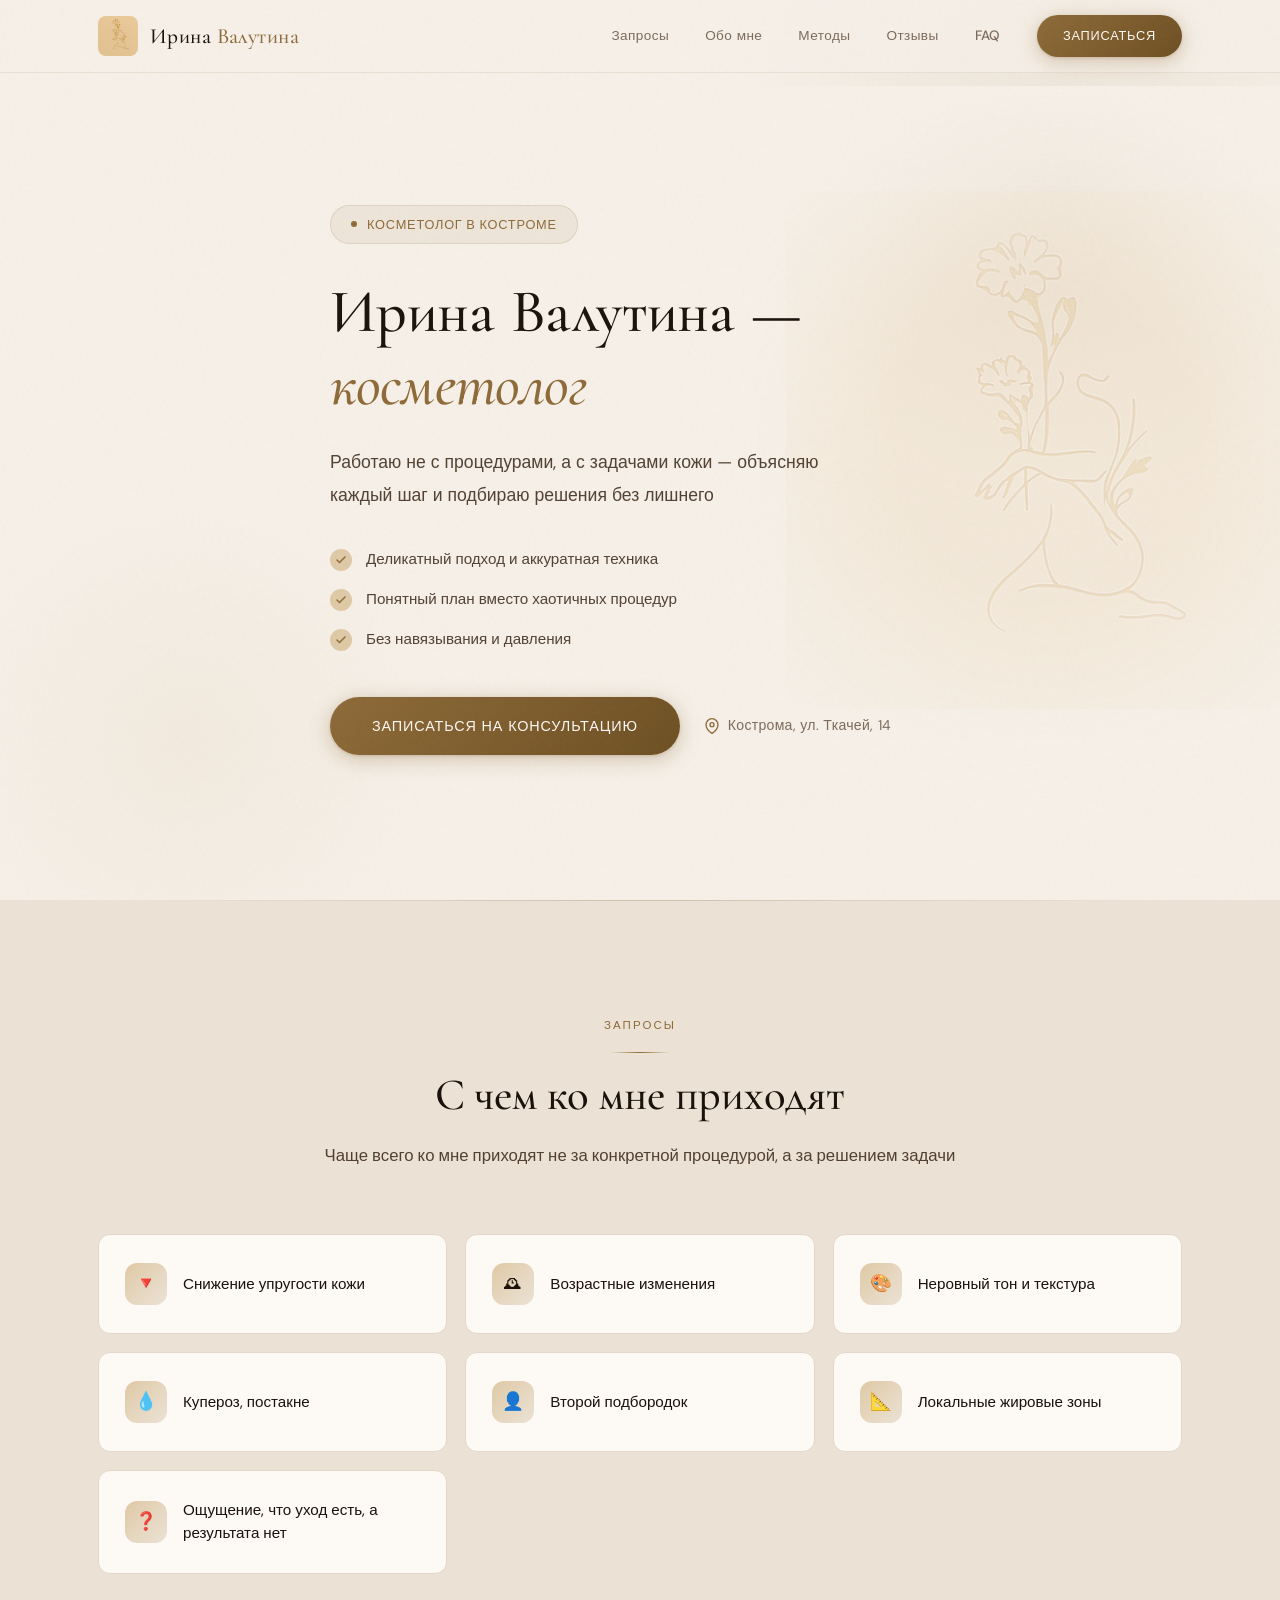
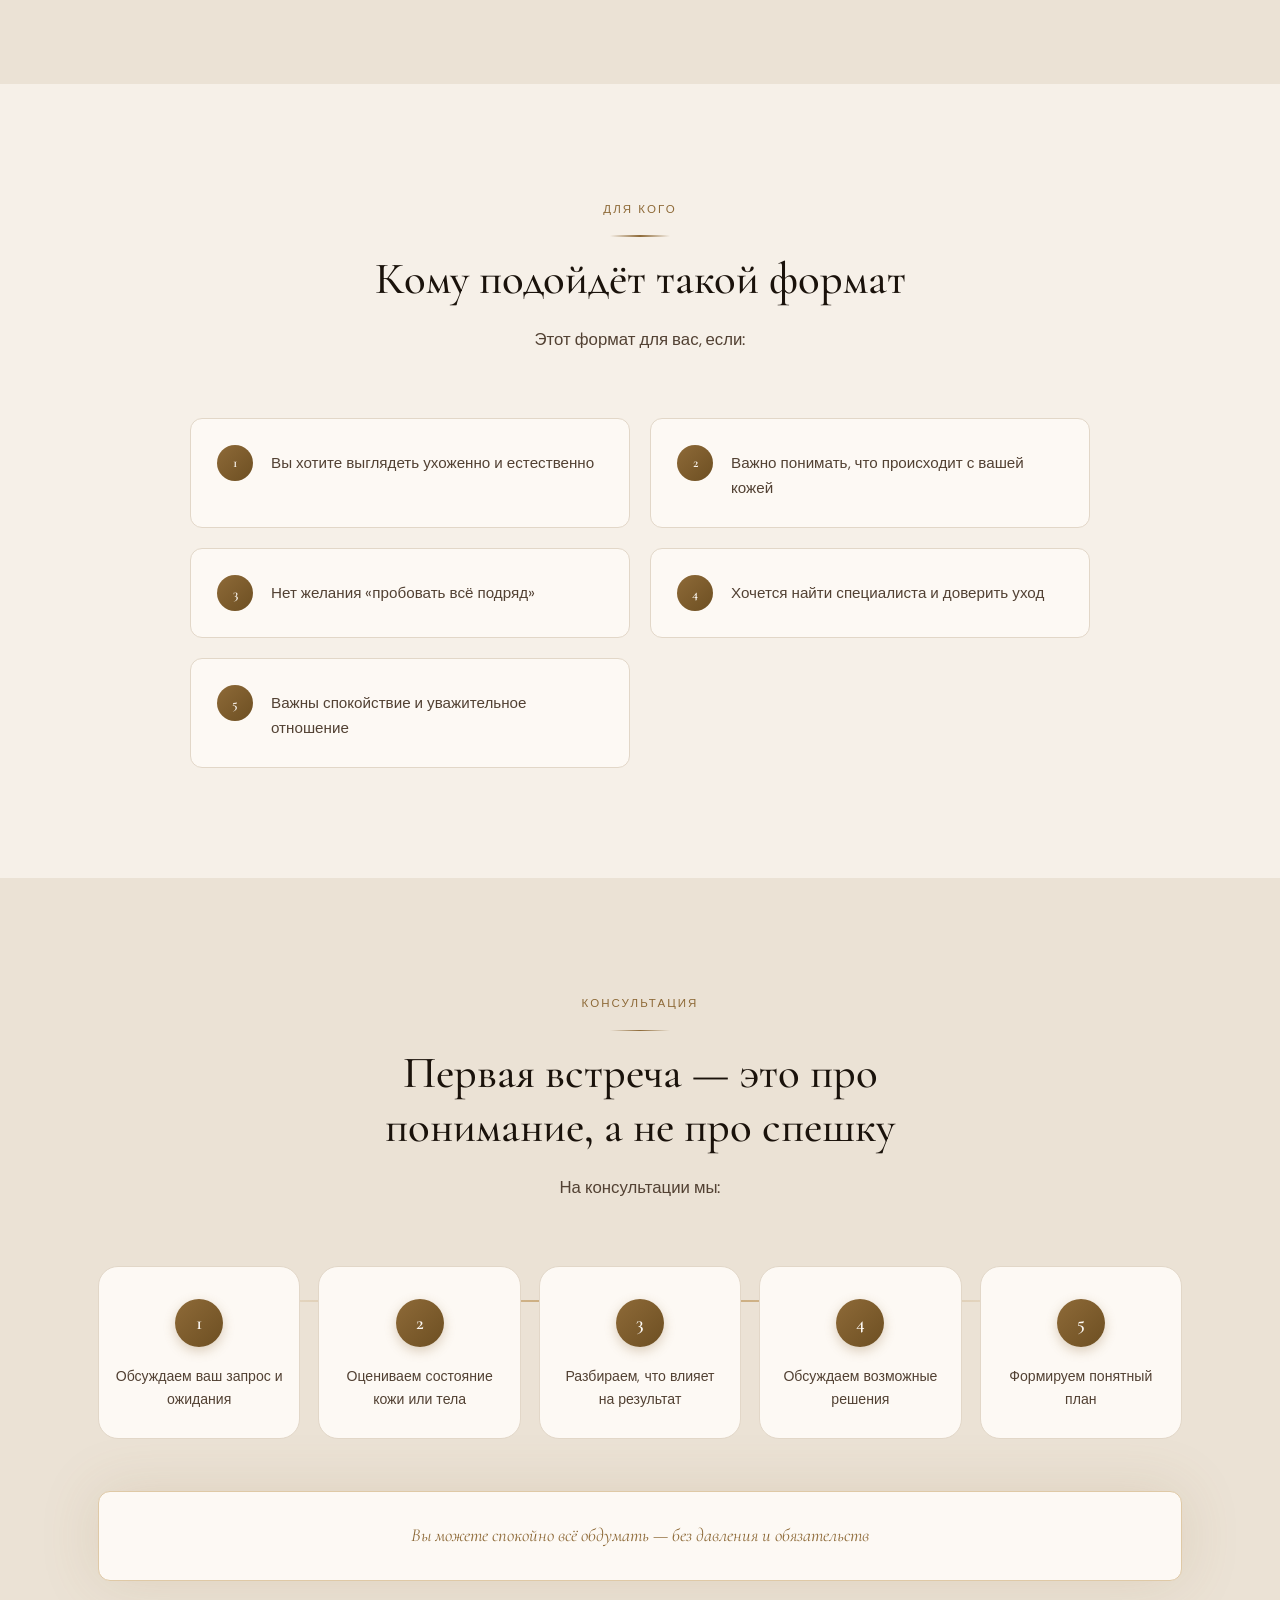
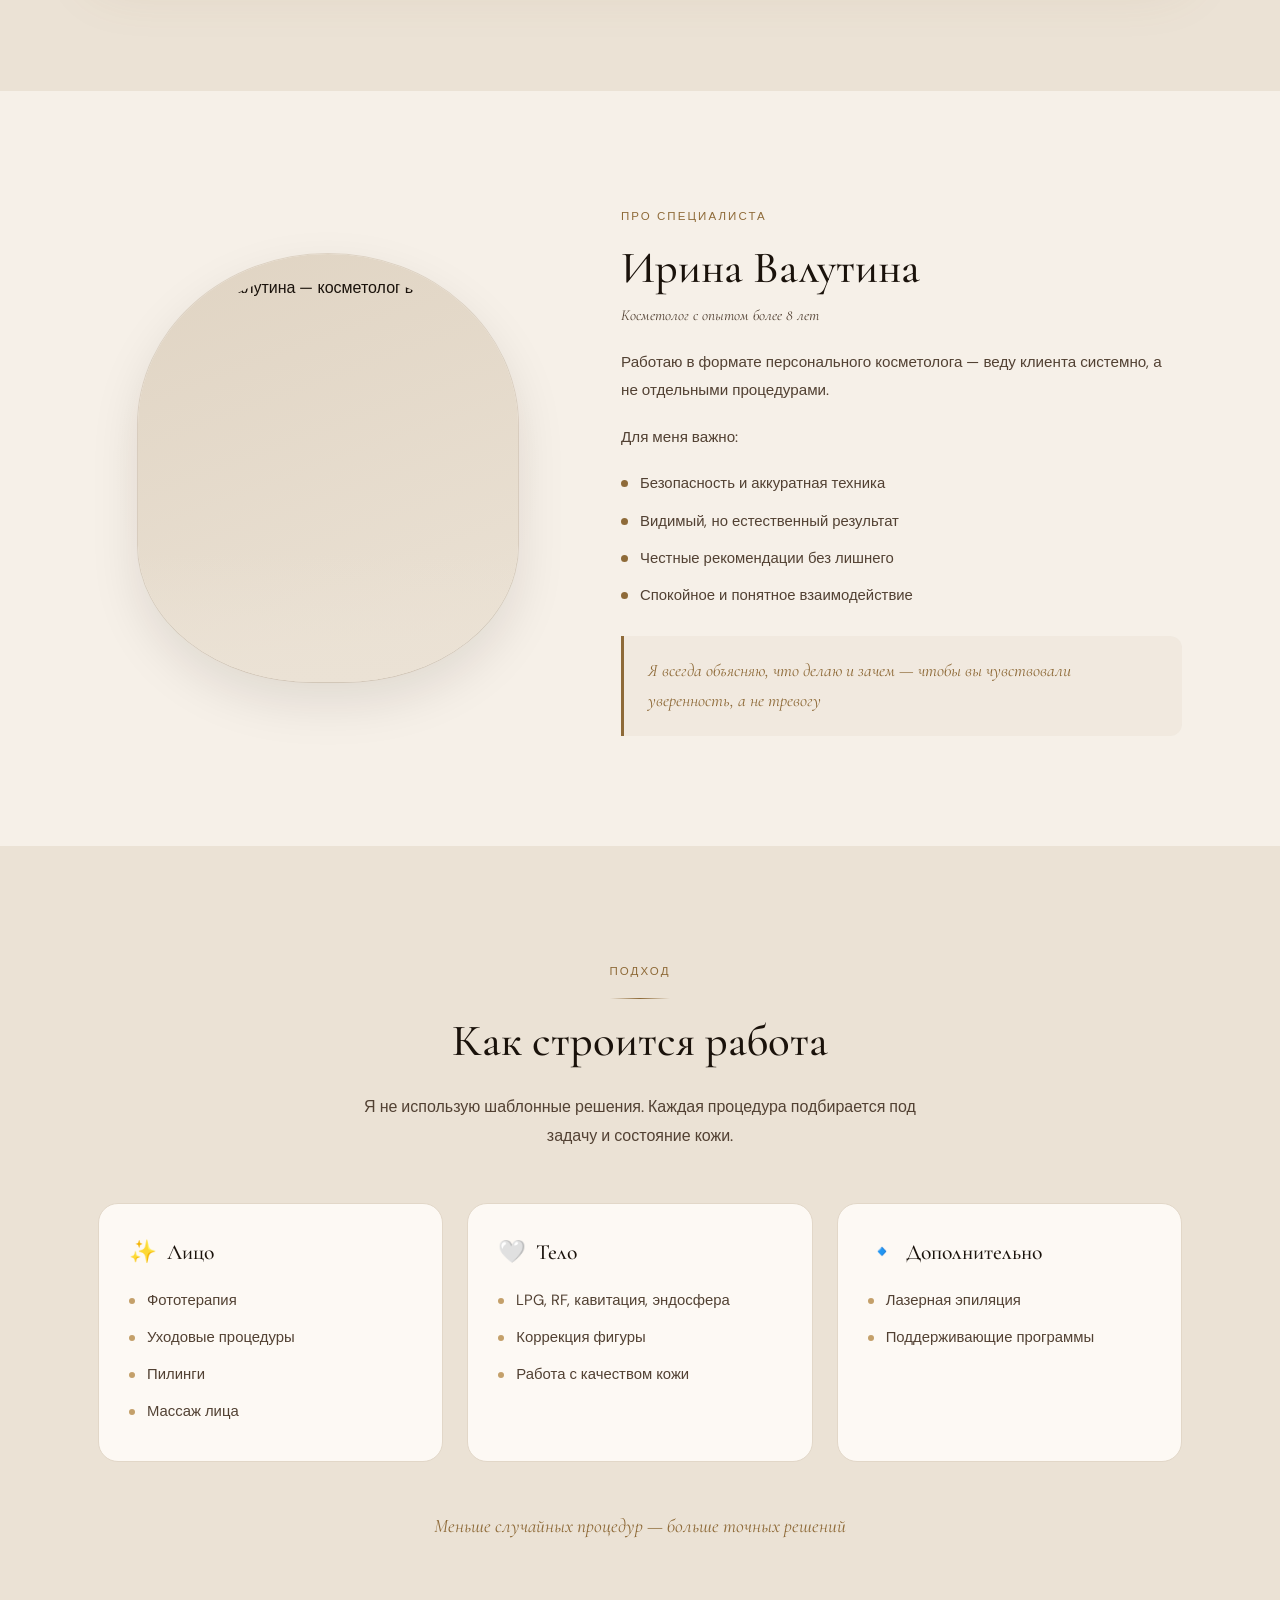
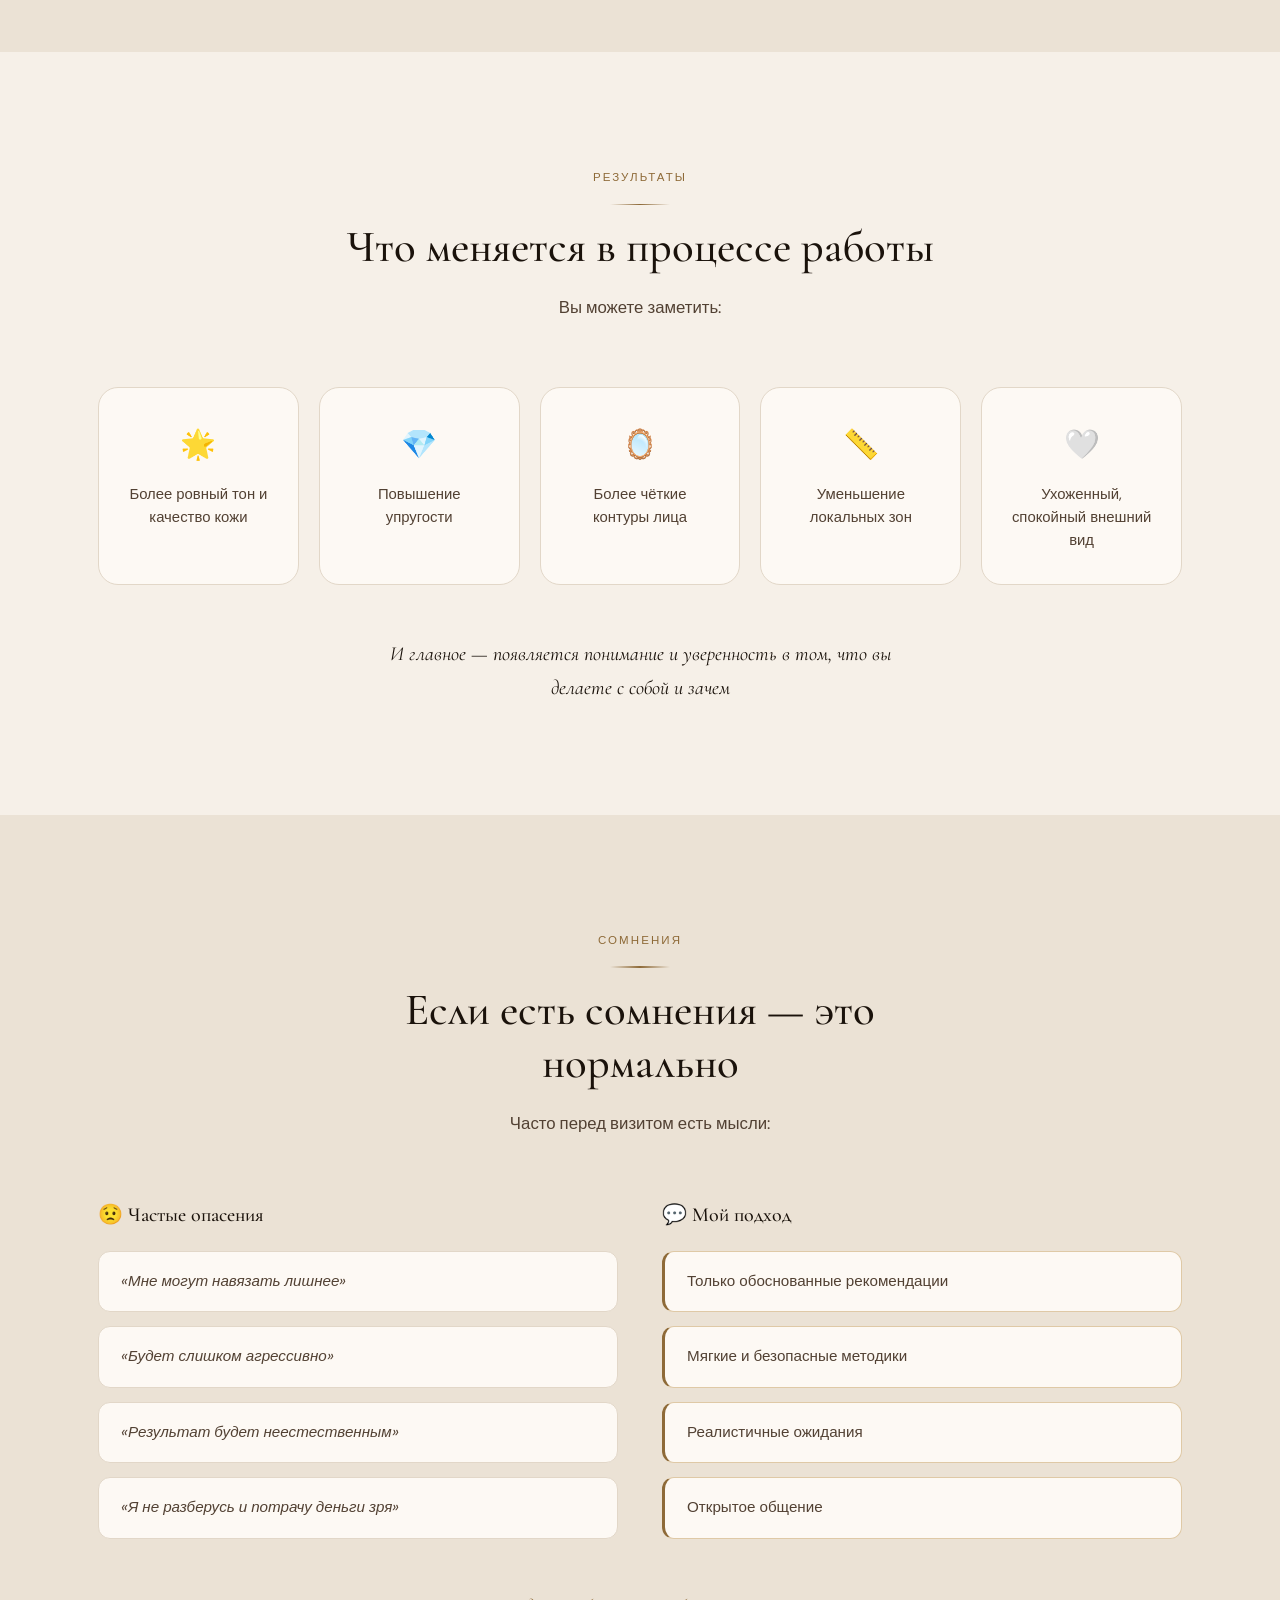
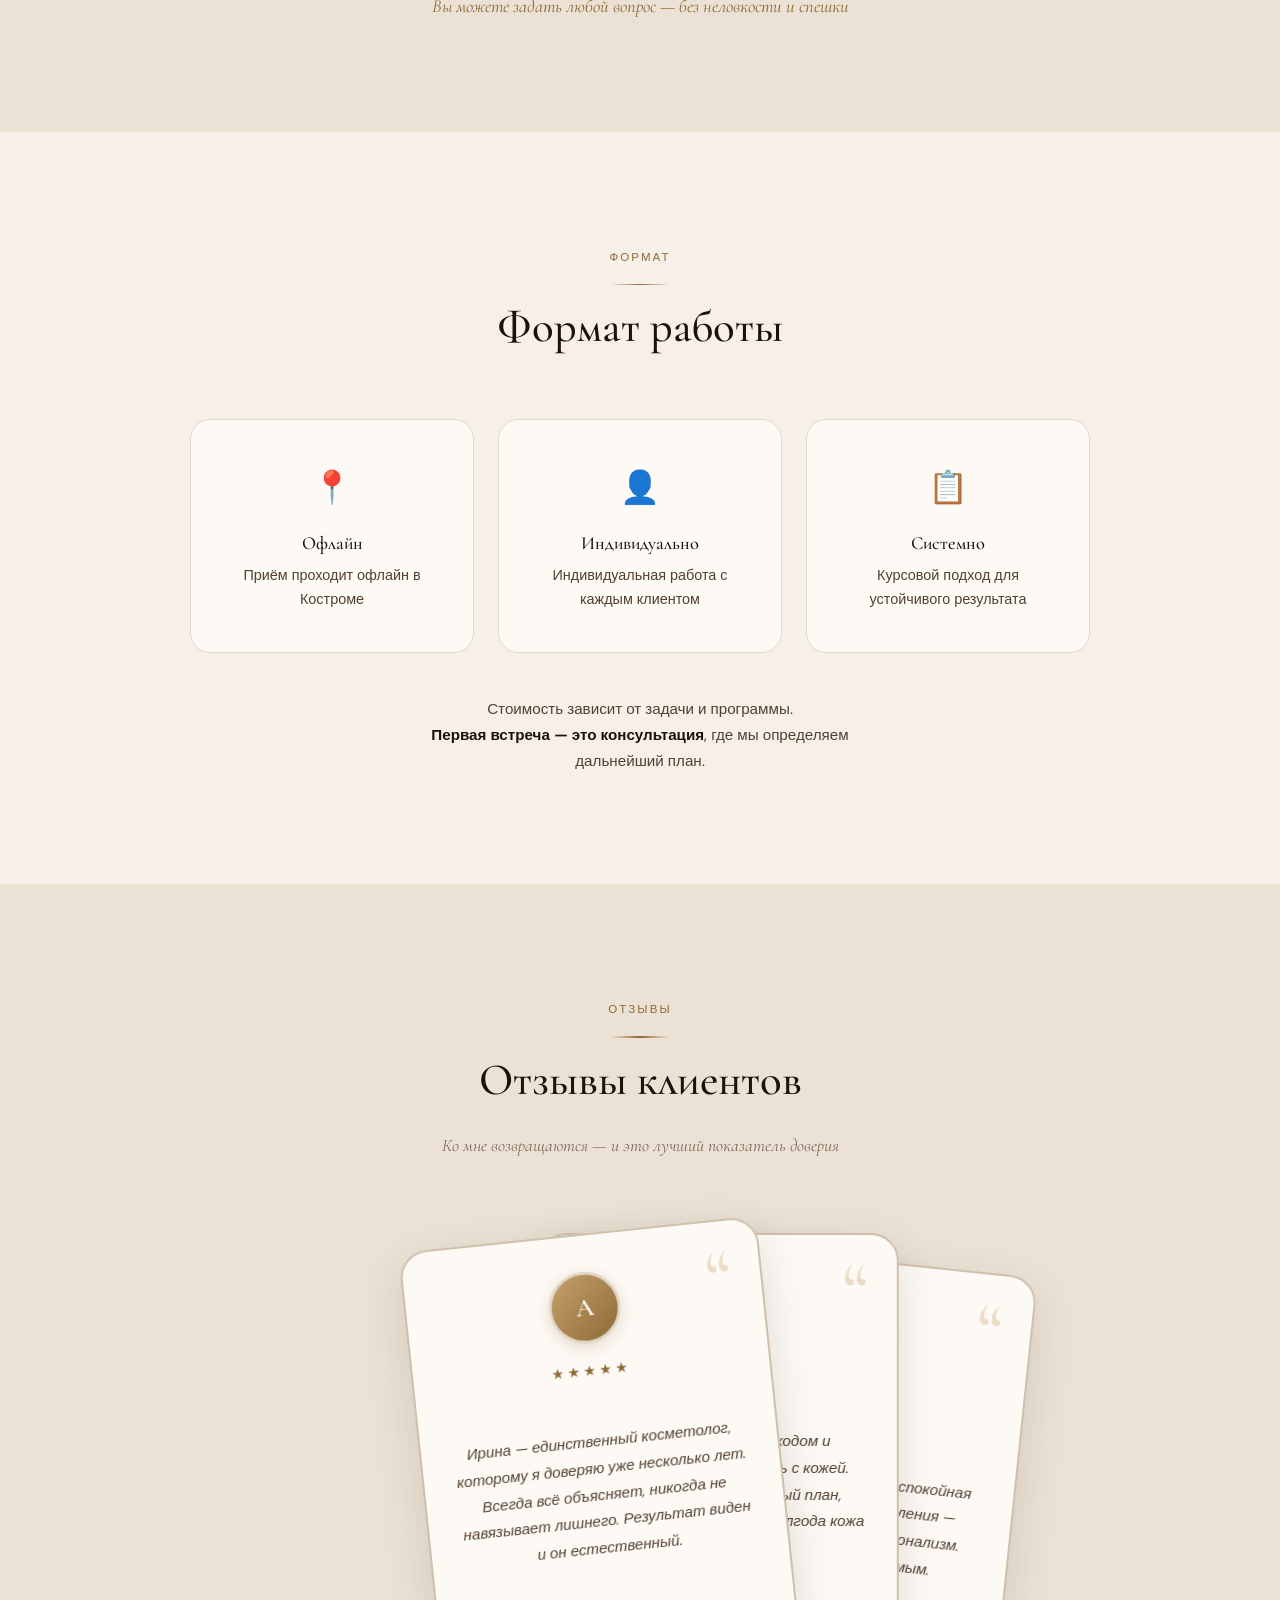
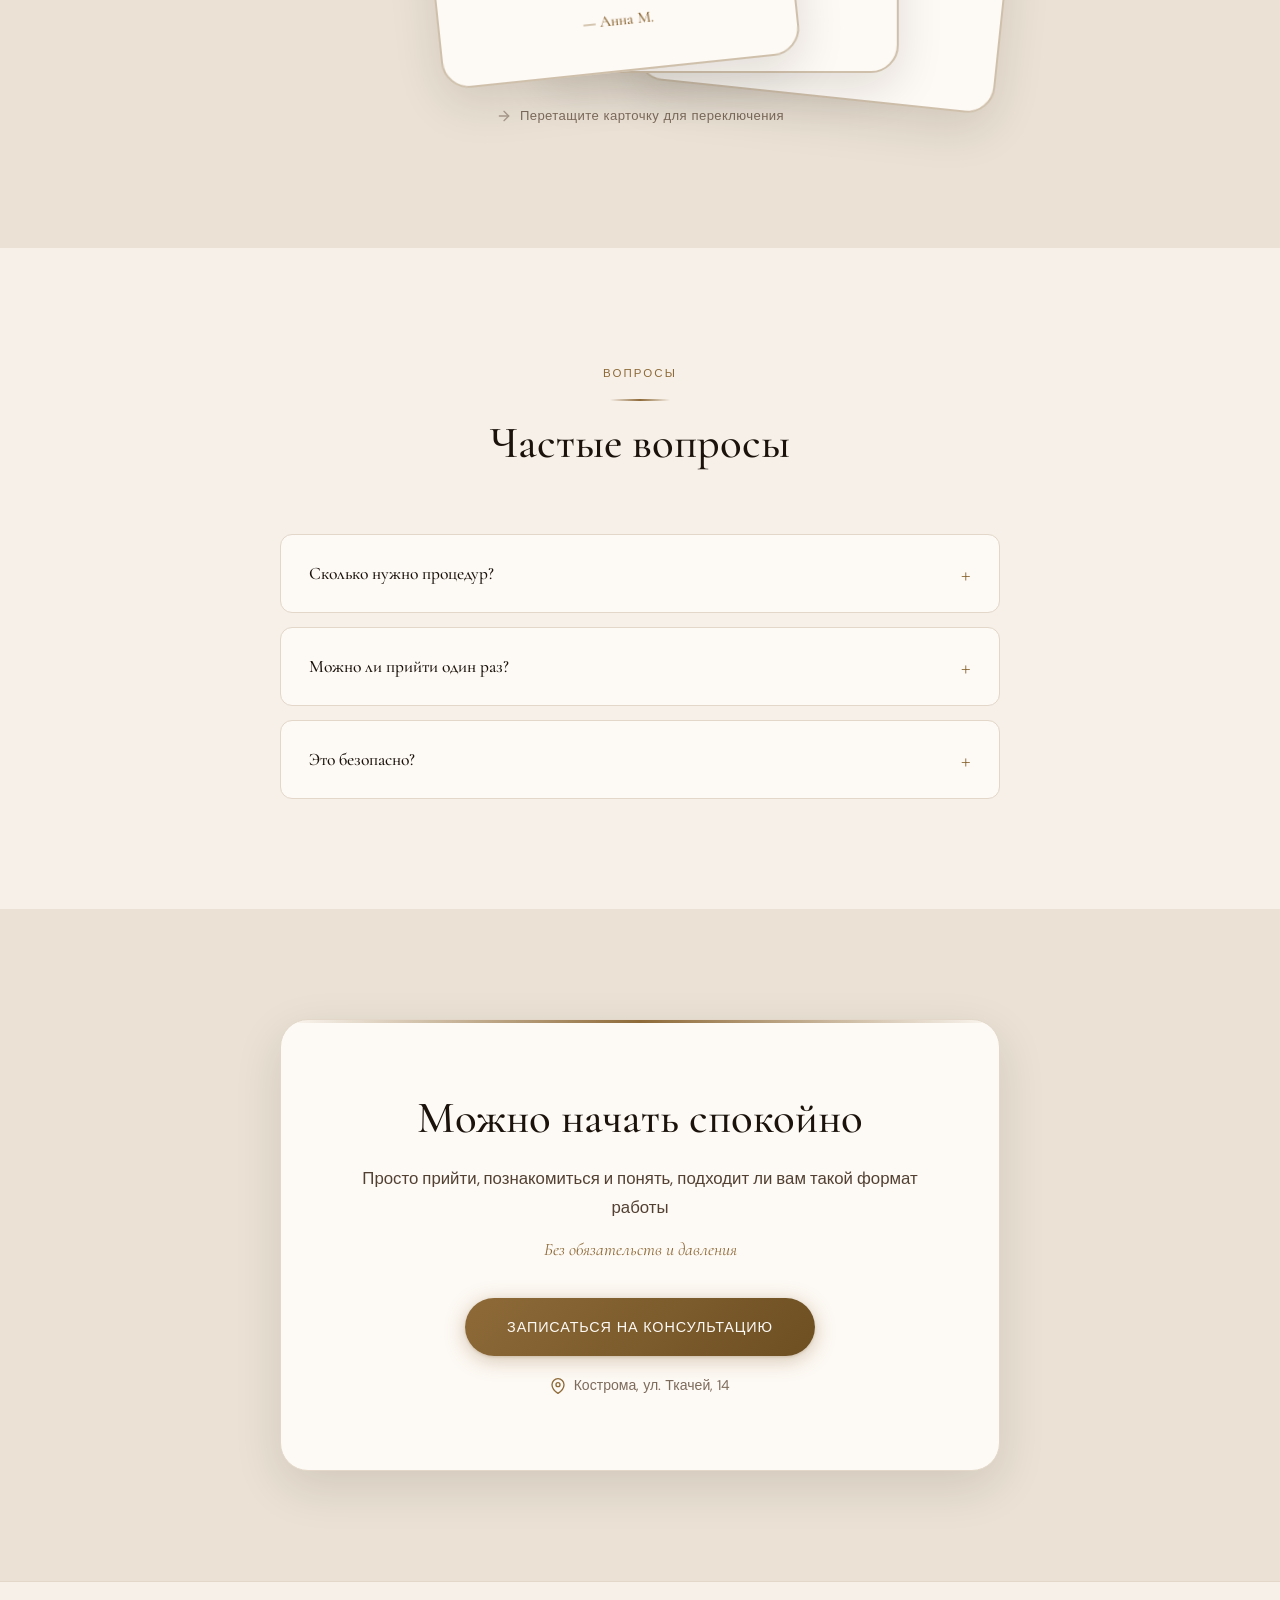
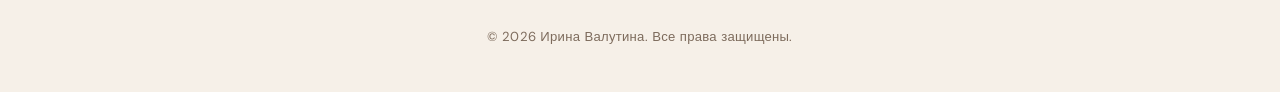
==== index.html @ 719c7b72 "new загрузка последней версии" ====
<!DOCTYPE html>
<html lang="ru">
<head>
  <meta charset="UTF-8">
  <meta name="viewport" content="width=device-width, initial-scale=1.0">
  <title>Ирина Валутина — косметолог в Костроме</title>
  <meta name="description" content="Персональный уход за кожей и телом в Костроме. Косметолог Ирина Валутина — деликатный подход, понятный план, видимый результат.">
  <link rel="preconnect" href="https://fonts.googleapis.com">
  <link rel="preconnect" href="https://fonts.gstatic.com" crossorigin>
  <link href="https://fonts.googleapis.com/css2?family=Cormorant+Garamond:ital,wght@0,400;0,500;0,600;1,400;1,500&family=DM+Sans:wght@400;500;600&display=swap" rel="stylesheet">
  <link rel="stylesheet" href="style.css">
</head>
<body>

  <!-- Header -->
  <header class="header" id="header">
    <div class="container header-inner">
      <a href="#" class="logo">
        <img src="для постов.png" alt="Логотип" class="logo-img">
        <span class="logo-text">Ирина <span>Валутина</span></span>
      </a>
      <nav id="mainNav">
        <a href="#requests">Запросы</a>
        <a href="#about">Обо мне</a>
        <a href="#methods">Методы</a>
        <a href="#reviews">Отзывы</a>
        <a href="#faq">FAQ</a>
        <a href="#cta" class="btn btn-primary nav-btn">Записаться</a>
      </nav>
      <button class="burger" aria-label="Меню" id="burger">
        <span></span><span></span><span></span>
      </button>
    </div>
  </header>

  <!-- Hero -->
  <section class="hero">
    <div class="container">
      <div class="hero-illustration">
        <img src="для постов.png" alt="" class="hero-logo-img" aria-hidden="true">
      </div>
      <div class="hero-content">
        <div class="hero-badge">Косметолог в Костроме</div>
        <h1><span class="blur-word" style="--i:0">Ирина</span><span class="blur-word" style="--i:1">Валутина</span><span class="blur-word" style="--i:2">—</span><span class="blur-word" style="--i:3"><em>косметолог</em></span></h1>
        <p class="hero-subtitle">Работаю не с процедурами, а с задачами кожи — объясняю каждый шаг и подбираю решения без лишнего</p>
        <ul class="hero-features">
          <li>Деликатный подход и аккуратная техника</li>
          <li>Понятный план вместо хаотичных процедур</li>
          <li>Без навязывания и давления</li>
        </ul>
        <div class="hero-actions">
          <a href="#cta" class="btn btn-primary">Записаться на консультацию</a>
          <div class="hero-location">
            <svg xmlns="http://www.w3.org/2000/svg" viewBox="0 0 24 24" fill="none" stroke="currentColor" stroke-width="2" stroke-linecap="round" stroke-linejoin="round"><path d="M21 10c0 7-9 13-9 13s-9-6-9-13a9 9 0 0 1 18 0z"/><circle cx="12" cy="10" r="3"/></svg>
            Кострома, ул. Ткачей, 14
          </div>
        </div>
      </div>
    </div>
  </section>

  <!-- Requests -->
  <section class="requests" id="requests">
    <div class="container">
      <div class="section-header reveal">
        <span class="section-label">Запросы</span>
        <div class="section-divider"></div>
        <h2>С чем ко мне приходят</h2>
        <p>Чаще всего ко мне приходят не за конкретной процедурой, а за решением задачи</p>
      </div>
      <div class="requests-grid">
        <div class="request-card reveal stagger-1">
          <div class="request-icon">🔻</div>
          <p>Снижение упругости кожи</p>
        </div>
        <div class="request-card reveal stagger-2">
          <div class="request-icon">🕰</div>
          <p>Возрастные изменения</p>
        </div>
        <div class="request-card reveal stagger-3">
          <div class="request-icon">🎨</div>
          <p>Неровный тон и текстура</p>
        </div>
        <div class="request-card reveal stagger-4">
          <div class="request-icon">💧</div>
          <p>Купероз, постакне</p>
        </div>
        <div class="request-card reveal stagger-5">
          <div class="request-icon">👤</div>
          <p>Второй подбородок</p>
        </div>
        <div class="request-card reveal stagger-6">
          <div class="request-icon">📐</div>
          <p>Локальные жировые зоны</p>
        </div>
        <div class="request-card reveal stagger-7">
          <div class="request-icon">❓</div>
          <p>Ощущение, что уход есть, а результата нет</p>
        </div>
      </div>
    </div>
  </section>

  <!-- For whom -->
  <section class="whom" id="whom">
    <div class="container">
      <div class="section-header reveal">
        <span class="section-label">Для кого</span>
        <div class="section-divider"></div>
        <h2>Кому подойдёт такой формат</h2>
        <p>Этот формат для вас, если:</p>
      </div>
      <div class="whom-list">
        <div class="whom-item reveal stagger-1">
          <div class="whom-num">1</div>
          <p>Вы хотите выглядеть ухоженно и естественно</p>
        </div>
        <div class="whom-item reveal stagger-2">
          <div class="whom-num">2</div>
          <p>Важно понимать, что происходит с вашей кожей</p>
        </div>
        <div class="whom-item reveal stagger-3">
          <div class="whom-num">3</div>
          <p>Нет желания «пробовать всё подряд»</p>
        </div>
        <div class="whom-item reveal stagger-4">
          <div class="whom-num">4</div>
          <p>Хочется найти специалиста и доверить уход</p>
        </div>
        <div class="whom-item reveal stagger-5">
          <div class="whom-num">5</div>
          <p>Важны спокойствие и уважительное отношение</p>
        </div>
      </div>
    </div>
  </section>

  <!-- Consultation -->
  <section class="consultation" id="consultation">
    <div class="container">
      <div class="section-header reveal">
        <span class="section-label">Консультация</span>
        <div class="section-divider"></div>
        <h2>Первая встреча — это про понимание, а&nbsp;не&nbsp;про спешку</h2>
        <p>На консультации мы:</p>
      </div>
      <div class="steps">
        <div class="step reveal stagger-1">
          <div class="step-num">1</div>
          <p>Обсуждаем ваш запрос и ожидания</p>
        </div>
        <div class="step reveal stagger-2">
          <div class="step-num">2</div>
          <p>Оцениваем состояние кожи или тела</p>
        </div>
        <div class="step reveal stagger-3">
          <div class="step-num">3</div>
          <p>Разбираем, что влияет на результат</p>
        </div>
        <div class="step reveal stagger-4">
          <div class="step-num">4</div>
          <p>Обсуждаем возможные решения</p>
        </div>
        <div class="step reveal stagger-5">
          <div class="step-num">5</div>
          <p>Формируем понятный план</p>
        </div>
      </div>
      <div class="consultation-note reveal">
        Вы можете спокойно всё обдумать — без давления и обязательств
      </div>
    </div>
  </section>

  <!-- About -->
  <section class="about" id="about">
    <div class="container">
      <div class="about-grid">
        <div class="about-photo-wrapper reveal-left">
          <div class="about-photo">
            <img src="фото мастера.PNG" alt="Ирина Валутина — косметолог в Костроме">
          </div>
        </div>
        <div class="about-text reveal-right">
          <span class="section-label">Про специалиста</span>
          <h2>Ирина Валутина</h2>
          <p class="about-role">Косметолог с опытом более 8 лет</p>
          <p>Работаю в формате персонального косметолога — веду клиента системно, а не отдельными процедурами.</p>
          <p>Для меня важно:</p>
          <ul class="about-values">
            <li>Безопасность и аккуратная техника</li>
            <li>Видимый, но естественный результат</li>
            <li>Честные рекомендации без лишнего</li>
            <li>Спокойное и понятное взаимодействие</li>
          </ul>
          <div class="about-quote">
            Я всегда объясняю, что делаю и зачем — чтобы вы чувствовали уверенность, а не тревогу
          </div>
        </div>
      </div>
    </div>
  </section>

  <!-- Methods -->
  <section class="methods" id="methods">
    <div class="container">
      <div class="section-header reveal">
        <span class="section-label">Подход</span>
        <div class="section-divider"></div>
        <h2>Как строится работа</h2>
      </div>
      <p class="methods-intro reveal">Я не использую шаблонные решения. Каждая процедура подбирается под задачу и состояние кожи.</p>
      <div class="methods-columns">
        <div class="method-group reveal stagger-1">
          <h3><span class="method-emoji">✨</span> Лицо</h3>
          <ul>
            <li>Фототерапия</li>
            <li>Уходовые процедуры</li>
            <li>Пилинги</li>
            <li>Массаж лица</li>
          </ul>
        </div>
        <div class="method-group reveal stagger-2">
          <h3><span class="method-emoji">🤍</span> Тело</h3>
          <ul>
            <li>LPG, RF, кавитация, эндосфера</li>
            <li>Коррекция фигуры</li>
            <li>Работа с качеством кожи</li>
          </ul>
        </div>
        <div class="method-group reveal stagger-3">
          <h3><span class="method-emoji">🔹</span> Дополнительно</h3>
          <ul>
            <li>Лазерная эпиляция</li>
            <li>Поддерживающие программы</li>
          </ul>
        </div>
      </div>
      <p class="methods-tagline reveal">Меньше случайных процедур — больше точных решений</p>
    </div>
  </section>

  <!-- Results -->
  <section class="results" id="results">
    <div class="container">
      <div class="section-header reveal">
        <span class="section-label">Результаты</span>
        <div class="section-divider"></div>
        <h2>Что меняется в процессе работы</h2>
        <p>Вы можете заметить:</p>
      </div>
      <div class="results-list">
        <div class="result-item reveal stagger-1">
          <div class="result-icon">🌟</div>
          <p>Более ровный тон и качество кожи</p>
        </div>
        <div class="result-item reveal stagger-2">
          <div class="result-icon">💎</div>
          <p>Повышение упругости</p>
        </div>
        <div class="result-item reveal stagger-3">
          <div class="result-icon">🪞</div>
          <p>Более чёткие контуры лица</p>
        </div>
        <div class="result-item reveal stagger-4">
          <div class="result-icon">📏</div>
          <p>Уменьшение локальных зон</p>
        </div>
        <div class="result-item reveal stagger-5">
          <div class="result-icon">🤍</div>
          <p>Ухоженный, спокойный внешний вид</p>
        </div>
      </div>
      <p class="results-main reveal">И главное — появляется понимание и уверенность в том, что вы делаете с собой и зачем</p>
    </div>
  </section>

  <!-- Fears -->
  <section class="fears" id="fears">
    <div class="container">
      <div class="section-header reveal">
        <span class="section-label">Сомнения</span>
        <div class="section-divider"></div>
        <h2>Если есть сомнения — это нормально</h2>
        <p>Часто перед визитом есть мысли:</p>
      </div>
      <div class="fears-grid">
        <div class="fears-col fears-worries reveal-left">
          <h3>😟 Частые опасения</h3>
          <ul>
            <li>«Мне могут навязать лишнее»</li>
            <li>«Будет слишком агрессивно»</li>
            <li>«Результат будет неестественным»</li>
            <li>«Я не разберусь и потрачу деньги зря»</li>
          </ul>
        </div>
        <div class="fears-col fears-answers reveal-right">
          <h3>💬 Мой подход</h3>
          <ul>
            <li>Только обоснованные рекомендации</li>
            <li>Мягкие и безопасные методики</li>
            <li>Реалистичные ожидания</li>
            <li>Открытое общение</li>
          </ul>
        </div>
      </div>
      <p class="fears-bottom reveal">Вы можете задать любой вопрос — без неловкости и спешки</p>
    </div>
  </section>

  <!-- Format -->
  <section class="format" id="format">
    <div class="container">
      <div class="section-header reveal">
        <span class="section-label">Формат</span>
        <div class="section-divider"></div>
        <h2>Формат работы</h2>
      </div>
      <div class="format-cards">
        <div class="format-card reveal stagger-1">
          <div class="format-icon">📍</div>
          <h3>Офлайн</h3>
          <p>Приём проходит офлайн в Костроме</p>
        </div>
        <div class="format-card reveal stagger-2">
          <div class="format-icon">👤</div>
          <h3>Индивидуально</h3>
          <p>Индивидуальная работа с каждым клиентом</p>
        </div>
        <div class="format-card reveal stagger-3">
          <div class="format-icon">📋</div>
          <h3>Системно</h3>
          <p>Курсовой подход для устойчивого результата</p>
        </div>
      </div>
      <p class="format-note reveal">Стоимость зависит от задачи и программы. <br><strong>Первая встреча — это консультация</strong>, где мы определяем дальнейший план.</p>
    </div>
  </section>

  <!-- Reviews -->
  <section class="reviews" id="reviews">
    <div class="container">
      <div class="section-header reveal">
        <span class="section-label">Отзывы</span>
        <div class="section-divider"></div>
        <h2>Отзывы клиентов</h2>
      </div>
      <p class="reviews-subtitle reveal">Ко мне возвращаются — и это лучший показатель доверия</p>
      <div class="shuffle-wrapper reveal-scale">
        <div class="shuffle-deck" id="shuffleDeck">
          <div class="shuffle-card" data-index="0">
            <div class="shuffle-quote-mark">&ldquo;</div>
            <div class="shuffle-avatar">А</div>
            <div class="shuffle-stars">★★★★★</div>
            <p class="shuffle-text">Ирина — единственный косметолог, которому я доверяю уже несколько лет. Всегда всё объясняет, никогда не навязывает лишнего. Результат виден и он естественный.</p>
            <span class="shuffle-author">— Анна М.</span>
          </div>
          <div class="shuffle-card" data-index="1">
            <div class="shuffle-quote-mark">&ldquo;</div>
            <div class="shuffle-avatar">Е</div>
            <div class="shuffle-stars">★★★★★</div>
            <p class="shuffle-text">Пришла с хаотичным уходом и непониманием, что делать с кожей. Ирина составила понятный план, объяснила каждый шаг. За полгода кожа преобразилась.</p>
            <span class="shuffle-author">— Елена К.</span>
          </div>
          <div class="shuffle-card" data-index="2">
            <div class="shuffle-quote-mark">&ldquo;</div>
            <div class="shuffle-avatar">О</div>
            <div class="shuffle-stars">★★★★★</div>
            <p class="shuffle-text">Очень деликатный подход, спокойная атмосфера. Никакого давления — только забота и профессионализм. Рекомендую всем знакомым.</p>
            <span class="shuffle-author">— Ольга Д.</span>
          </div>
        </div>
        <p class="shuffle-hint">
          <svg xmlns="http://www.w3.org/2000/svg" width="16" height="16" viewBox="0 0 24 24" fill="none" stroke="currentColor" stroke-width="2" stroke-linecap="round" stroke-linejoin="round"><path d="M5 12h14"/><path d="m12 5 7 7-7 7"/></svg>
          Перетащите карточку для переключения
        </p>
      </div>
    </div>
  </section>

  <!-- FAQ -->
  <section class="faq" id="faq">
    <div class="container">
      <div class="section-header reveal">
        <span class="section-label">Вопросы</span>
        <div class="section-divider"></div>
        <h2>Частые вопросы</h2>
      </div>
      <div class="faq-list">
        <div class="faq-item reveal stagger-1">
          <button class="faq-question">Сколько нужно процедур?</button>
          <div class="faq-answer">
            <p>Зависит от задачи — я предлагаю план после консультации</p>
          </div>
        </div>
        <div class="faq-item reveal stagger-2">
          <button class="faq-question">Можно ли прийти один раз?</button>
          <div class="faq-answer">
            <p>Да, но системный подход даёт более устойчивый результат</p>
          </div>
        </div>
        <div class="faq-item reveal stagger-3">
          <button class="faq-question">Это безопасно?</button>
          <div class="faq-answer">
            <p>Я подбираю методы индивидуально и работаю аккуратно</p>
          </div>
        </div>
      </div>
    </div>
  </section>

  <!-- CTA -->
  <section class="cta" id="cta">
    <div class="container">
      <div class="cta-box reveal-scale">
        <h2>Можно начать спокойно</h2>
        <p>Просто прийти, познакомиться и понять, подходит ли вам такой формат работы</p>
        <p class="cta-subtle">Без обязательств и давления</p>
        <div class="cta-actions">
          <a href="#" class="btn btn-primary">Записаться на консультацию</a>
          <div class="cta-location">
            <svg xmlns="http://www.w3.org/2000/svg" viewBox="0 0 24 24" fill="none" stroke="currentColor" stroke-width="2" stroke-linecap="round" stroke-linejoin="round"><path d="M21 10c0 7-9 13-9 13s-9-6-9-13a9 9 0 0 1 18 0z"/><circle cx="12" cy="10" r="3"/></svg>
            Кострома, ул. Ткачей, 14
          </div>
        </div>
      </div>
    </div>
  </section>

  <!-- Footer -->
  <footer>
    <div class="container">
      <p>&copy; 2026 Ирина Валутина. Все права защищены.</p>
    </div>
  </footer>

  <script>
    const observer = new IntersectionObserver((entries) => {
      entries.forEach(entry => {
        if (entry.isIntersecting) {
          entry.target.classList.add('visible');
        }
      });
    }, {
      threshold: 0.12,
      rootMargin: '0px 0px -40px 0px'
    });

    document.querySelectorAll('.reveal, .reveal-left, .reveal-right, .reveal-scale').forEach(el => {
      observer.observe(el);
    });

    document.querySelectorAll('.faq-question').forEach(btn => {
      btn.addEventListener('click', () => {
        const item = btn.parentElement;
        const isOpen = item.classList.contains('active');
        document.querySelectorAll('.faq-item').forEach(i => i.classList.remove('active'));
        if (!isOpen) item.classList.add('active');
      });
    });

    const header = document.getElementById('header');
    window.addEventListener('scroll', () => {
      header.classList.toggle('scrolled', window.scrollY > 40);
    }, { passive: true });

    document.getElementById('burger').addEventListener('click', () => {
      document.getElementById('mainNav').classList.toggle('open');
    });

    document.querySelectorAll('#mainNav a').forEach(link => {
      link.addEventListener('click', () => {
        document.getElementById('mainNav').classList.remove('open');
      });
    });

    // Shuffle Cards
    (() => {
      const cards = Array.from(document.querySelectorAll('.shuffle-card'));
      const positions = ['front', 'middle', 'back'];
      let order = [0, 1, 2];
      let dragStartX = 0;
      let isDragging = false;
      let currentDragCard = null;
      let dragOffsetX = 0;

      function applyPositions() {
        order.forEach((cardIdx, posIdx) => {
          cards[cardIdx].setAttribute('data-pos', positions[posIdx]);
        });
      }

      function shuffle() {
        order.unshift(order.pop());
        applyPositions();
      }

      function getFrontCard() {
        return cards[order[0]];
      }

      function onPointerDown(e) {
        const front = getFrontCard();
        if (e.target.closest('.shuffle-card') !== front) return;
        isDragging = true;
        currentDragCard = front;
        dragStartX = e.type === 'touchstart' ? e.touches[0].clientX : e.clientX;
        dragOffsetX = 0;
        front.classList.add('dragging');
      }

      function onPointerMove(e) {
        if (!isDragging || !currentDragCard) return;
        const clientX = e.type === 'touchmove' ? e.touches[0].clientX : e.clientX;
        dragOffsetX = clientX - dragStartX;
        const rotate = -6 + dragOffsetX * 0.04;
        currentDragCard.style.transform = `rotate(${rotate}deg) translateX(${dragOffsetX}px)`;
      }

      function onPointerUp() {
        if (!isDragging || !currentDragCard) return;
        currentDragCard.classList.remove('dragging');

        if (Math.abs(dragOffsetX) > 120) {
          shuffle();
        } else {
          currentDragCard.style.transform = '';
          requestAnimationFrame(() => {
            applyPositions();
          });
        }

        currentDragCard.style.transform = '';
        isDragging = false;
        currentDragCard = null;
        dragOffsetX = 0;
      }

      applyPositions();

      const deck = document.getElementById('shuffleDeck');
      deck.addEventListener('mousedown', onPointerDown);
      deck.addEventListener('touchstart', onPointerDown, { passive: true });
      window.addEventListener('mousemove', onPointerMove);
      window.addEventListener('touchmove', onPointerMove, { passive: true });
      window.addEventListener('mouseup', onPointerUp);
      window.addEventListener('touchend', onPointerUp);
    })();
  </script>

</body>
</html>
---- style.css ----
*,
*::before,
*::after {
  margin: 0;
  padding: 0;
  box-sizing: border-box;
}

:root {
  --color-bg: #f6f0e8;
  --color-bg-alt: #ebe2d5;
  --color-bg-warm: #e0d4c3;
  --color-text: #1a120b;
  --color-text-light: #524133;
  --color-text-muted: #7d6b5c;
  --color-accent: #8e6a38;
  --color-accent-deep: #6d4f22;
  --color-accent-light: #c4a06a;
  --color-accent-pale: #dfc9a6;
  --color-white: #fdf9f4;
  --color-border: #cfc0ab;
  --color-border-light: #e2d7c8;
  --font-heading: "Cormorant Garamond", "Georgia", serif;
  --font-body: "DM Sans", -apple-system, BlinkMacSystemFont, sans-serif;
  --shadow-soft: 0 2px 12px rgba(26, 18, 11, 0.06);
  --shadow-md: 0 8px 32px rgba(26, 18, 11, 0.09);
  --shadow-lg: 0 16px 48px rgba(26, 18, 11, 0.12);
  --shadow-glow: 0 0 60px rgba(142, 106, 56, 0.15);
  --radius: 20px;
  --radius-sm: 12px;
  --radius-lg: 28px;
  --ease: cubic-bezier(0.4, 0, 0.2, 1);
  --ease-out: cubic-bezier(0, 0, 0.2, 1);
  --ease-spring: cubic-bezier(0.34, 1.56, 0.64, 1);
}

html {
  scroll-behavior: smooth;
  font-size: 16px;
}

body {
  font-family: var(--font-body);
  color: var(--color-text);
  background-color: var(--color-bg);
  line-height: 1.7;
  -webkit-font-smoothing: antialiased;
  -moz-osx-font-smoothing: grayscale;
  overflow-x: hidden;
}

body::before {
  content: "";
  position: fixed;
  inset: 0;
  background: url("data:image/svg+xml,%3Csvg viewBox='0 0 256 256' xmlns='http://www.w3.org/2000/svg'%3E%3Cfilter id='noise'%3E%3CfeTurbulence type='fractalNoise' baseFrequency='0.9' numOctaves='4' stitchTiles='stitch'/%3E%3C/filter%3E%3Crect width='100%25' height='100%25' filter='url(%23noise)' opacity='0.03'/%3E%3C/svg%3E");
  pointer-events: none;
  z-index: 1000;
}

img {
  max-width: 100%;
  display: block;
}

a {
  color: inherit;
  text-decoration: none;
}

/* ── Typography ── */

h1, h2, h3 {
  font-family: var(--font-heading);
  font-weight: 500;
  line-height: 1.2;
  color: var(--color-text);
}

h1 {
  font-size: clamp(2.4rem, 5.5vw, 3.8rem);
  letter-spacing: -0.01em;
}

h2 {
  font-size: clamp(1.8rem, 4vw, 2.8rem);
  letter-spacing: 0;
}

h3 {
  font-size: 1.35rem;
  font-weight: 500;
}

/* ── Layout ── */

.container {
  max-width: 1140px;
  margin: 0 auto;
  padding: 0 28px;
}

section {
  padding: 110px 0;
  position: relative;
}

/* ── Scroll Animations ── */

.reveal {
  opacity: 0;
  transform: translateY(36px);
  transition: opacity 0.8s var(--ease-out), transform 0.8s var(--ease-out);
}

.reveal.visible {
  opacity: 1;
  transform: translateY(0);
}

.reveal-left {
  opacity: 0;
  transform: translateX(-40px);
  transition: opacity 0.8s var(--ease-out), transform 0.8s var(--ease-out);
}

.reveal-left.visible {
  opacity: 1;
  transform: translateX(0);
}

.reveal-right {
  opacity: 0;
  transform: translateX(40px);
  transition: opacity 0.8s var(--ease-out), transform 0.8s var(--ease-out);
}

.reveal-right.visible {
  opacity: 1;
  transform: translateX(0);
}

.reveal-scale {
  opacity: 0;
  transform: scale(0.92);
  transition: opacity 0.7s var(--ease-out), transform 0.7s var(--ease-out);
}

.reveal-scale.visible {
  opacity: 1;
  transform: scale(1);
}

.stagger-1 { transition-delay: 0.05s; }
.stagger-2 { transition-delay: 0.12s; }
.stagger-3 { transition-delay: 0.19s; }
.stagger-4 { transition-delay: 0.26s; }
.stagger-5 { transition-delay: 0.33s; }
.stagger-6 { transition-delay: 0.40s; }
.stagger-7 { transition-delay: 0.47s; }

/* ── Buttons ── */

.btn {
  display: inline-flex;
  align-items: center;
  justify-content: center;
  padding: 17px 42px;
  font-family: var(--font-body);
  font-size: 0.9rem;
  font-weight: 500;
  letter-spacing: 0.06em;
  text-transform: uppercase;
  border: none;
  border-radius: 50px;
  cursor: pointer;
  transition: all 0.4s var(--ease);
  text-decoration: none;
  position: relative;
  overflow: hidden;
}

.btn::before {
  content: "";
  position: absolute;
  inset: 0;
  background: linear-gradient(135deg, rgba(255,255,255,0.2) 0%, transparent 50%);
  opacity: 0;
  transition: opacity 0.4s var(--ease);
}

.btn:hover::before {
  opacity: 1;
}

.btn-primary {
  background: linear-gradient(135deg, var(--color-accent) 0%, var(--color-accent-deep) 100%);
  color: #fdf9f4;
  box-shadow: 0 4px 20px rgba(142, 106, 56, 0.35), 0 1px 3px rgba(109, 79, 34, 0.2);
}

.btn-primary:hover {
  transform: translateY(-3px);
  box-shadow: 0 8px 32px rgba(142, 106, 56, 0.45), 0 2px 6px rgba(109, 79, 34, 0.25);
}

.btn-primary:active {
  transform: translateY(-1px);
}

/* ── Header ── */

.header {
  position: fixed;
  top: 0;
  left: 0;
  right: 0;
  z-index: 100;
  background: rgba(246, 240, 232, 0.82);
  backdrop-filter: blur(20px) saturate(1.2);
  -webkit-backdrop-filter: blur(20px) saturate(1.2);
  border-bottom: 1px solid rgba(207, 192, 171, 0.35);
  transition: all 0.4s var(--ease);
}

.header.scrolled {
  box-shadow: 0 2px 20px rgba(26, 18, 11, 0.07);
}

.header-inner {
  display: flex;
  align-items: center;
  justify-content: space-between;
  height: 72px;
}

.logo {
  display: flex;
  align-items: center;
  gap: 12px;
}

.logo-img {
  width: 40px;
  height: 40px;
  object-fit: contain;
  border-radius: 8px;
}

.logo-text {
  font-family: var(--font-heading);
  font-size: 1.35rem;
  font-weight: 500;
  color: var(--color-text);
  letter-spacing: 0.02em;
}

.logo-text span {
  color: var(--color-accent);
}

nav {
  display: flex;
  align-items: center;
  gap: 36px;
}

nav a {
  font-size: 0.85rem;
  font-weight: 500;
  color: var(--color-text-muted);
  transition: color 0.3s var(--ease);
  letter-spacing: 0.03em;
  position: relative;
}

nav a:not(.btn)::after {
  content: "";
  position: absolute;
  bottom: -4px;
  left: 0;
  width: 0;
  height: 1.5px;
  background: var(--color-accent);
  transition: width 0.3s var(--ease);
}

nav a:not(.btn):hover::after {
  width: 100%;
}

nav a:hover {
  color: var(--color-accent);
}

.nav-btn {
  padding: 10px 26px;
  font-size: 0.8rem;
}

.burger {
  display: none;
  flex-direction: column;
  gap: 5px;
  cursor: pointer;
  background: none;
  border: none;
  padding: 4px;
}

.burger span {
  display: block;
  width: 24px;
  height: 1.5px;
  background: var(--color-text);
  border-radius: 2px;
  transition: all 0.3s var(--ease);
}

/* ── Hero ── */

.hero {
  padding: 170px 0 110px;
  position: relative;
  overflow: hidden;
  min-height: 100vh;
  display: flex;
  align-items: center;
}

.hero::before {
  content: "";
  position: absolute;
  top: -20%;
  right: -10%;
  width: 700px;
  height: 700px;
  background: radial-gradient(circle, rgba(142, 106, 56, 0.09) 0%, transparent 65%);
  pointer-events: none;
  animation: float-slow 20s ease-in-out infinite;
}

.hero::after {
  content: "";
  position: absolute;
  bottom: -10%;
  left: -5%;
  width: 500px;
  height: 500px;
  background: radial-gradient(circle, rgba(196, 160, 106, 0.08) 0%, transparent 65%);
  pointer-events: none;
  animation: float-slow 25s ease-in-out infinite reverse;
}

@keyframes float-slow {
  0%, 100% { transform: translate(0, 0) scale(1); }
  33% { transform: translate(30px, -20px) scale(1.05); }
  66% { transform: translate(-20px, 15px) scale(0.97); }
}

.hero-illustration {
  position: absolute;
  right: -2%;
  top: 50%;
  transform: translateY(-50%);
  width: 520px;
  height: 520px;
  pointer-events: none;
  z-index: 1;
  animation: hero-illus-enter 1.6s var(--ease-out) 0.2s both;
}

.hero-illustration::after {
  content: "";
  position: absolute;
  inset: -20%;
  background: radial-gradient(circle, transparent 30%, var(--color-bg) 72%);
  pointer-events: none;
  z-index: 2;
}

.hero-logo-img {
  width: 100%;
  height: 100%;
  object-fit: contain;
  opacity: 0.18;
  filter: drop-shadow(0 0 40px rgba(142, 106, 56, 0.1));
  mix-blend-mode: multiply;
}

@keyframes hero-illus-enter {
  from {
    opacity: 0;
    transform: translateY(-50%) scale(0.88);
  }
  to {
    opacity: 1;
    transform: translateY(-50%) scale(1);
  }
}

.hero-content {
  max-width: 620px;
  position: relative;
  z-index: 3;
}

.hero-badge {
  display: inline-flex;
  align-items: center;
  gap: 10px;
  padding: 8px 20px;
  background: rgba(142, 106, 56, 0.08);
  border-radius: 50px;
  font-size: 0.8rem;
  font-weight: 500;
  color: var(--color-accent);
  margin-bottom: 32px;
  letter-spacing: 0.06em;
  text-transform: uppercase;
  border: 1px solid rgba(142, 106, 56, 0.15);
  animation: hero-badge-enter 0.8s var(--ease-out) 0.1s both;
}

@keyframes hero-badge-enter {
  from {
    opacity: 0;
    transform: translateY(12px);
  }
  to {
    opacity: 1;
    transform: translateY(0);
  }
}

.hero-badge::before {
  content: "";
  width: 6px;
  height: 6px;
  background: var(--color-accent);
  border-radius: 50%;
  animation: pulse-dot 2s ease-in-out infinite;
}

@keyframes pulse-dot {
  0%, 100% { opacity: 1; transform: scale(1); }
  50% { opacity: 0.5; transform: scale(0.7); }
}

.hero h1 {
  margin-bottom: 24px;
  display: flex;
  flex-wrap: wrap;
  gap: 0;
}

.hero h1 em {
  font-style: italic;
  color: var(--color-accent);
}

/* ── BlurText Animation ── */

.blur-word {
  display: inline-block;
  opacity: 0;
  filter: blur(12px);
  transform: translateY(-40px);
  animation: blur-text-in 0.7s var(--ease-out) forwards;
  animation-delay: calc(var(--i) * 0.18s + 0.25s);
  margin-right: 0.28em;
}

.blur-word:last-child {
  margin-right: 0;
}

@keyframes blur-text-in {
  0% {
    opacity: 0;
    filter: blur(12px);
    transform: translateY(-40px);
  }
  55% {
    opacity: 0.6;
    filter: blur(4px);
    transform: translateY(4px);
  }
  100% {
    opacity: 1;
    filter: blur(0px);
    transform: translateY(0);
  }
}

.hero-subtitle {
  font-size: 1.1rem;
  color: var(--color-text-light);
  margin-bottom: 36px;
  max-width: 520px;
  line-height: 1.85;
  animation: hero-text-enter 0.9s var(--ease-out) 0.35s both;
}

@keyframes hero-text-enter {
  from {
    opacity: 0;
    transform: translateY(20px);
  }
  to {
    opacity: 1;
    transform: translateY(0);
  }
}

.hero-features {
  display: flex;
  flex-direction: column;
  gap: 14px;
  margin-bottom: 44px;
}

.hero-features li {
  display: flex;
  align-items: center;
  gap: 14px;
  font-size: 0.95rem;
  color: var(--color-text-light);
  list-style: none;
  animation: hero-text-enter 0.8s var(--ease-out) both;
}

.hero-features li:nth-child(1) { animation-delay: 0.45s; }
.hero-features li:nth-child(2) { animation-delay: 0.55s; }
.hero-features li:nth-child(3) { animation-delay: 0.65s; }

.hero-features li::before {
  content: "";
  flex-shrink: 0;
  width: 22px;
  height: 22px;
  background: var(--color-accent-pale);
  border-radius: 50%;
  background-image: url("data:image/svg+xml,%3Csvg xmlns='http://www.w3.org/2000/svg' width='12' height='12' viewBox='0 0 24 24' fill='none' stroke='%238e6a38' stroke-width='3' stroke-linecap='round' stroke-linejoin='round'%3E%3Cpolyline points='20 6 9 17 4 12'%3E%3C/polyline%3E%3C/svg%3E");
  background-repeat: no-repeat;
  background-position: center;
}

.hero-actions {
  display: flex;
  align-items: center;
  gap: 24px;
  flex-wrap: wrap;
  animation: hero-text-enter 0.8s var(--ease-out) 0.75s both;
}

.hero-location {
  display: flex;
  align-items: center;
  gap: 8px;
  font-size: 0.88rem;
  color: var(--color-text-muted);
  letter-spacing: 0.02em;
}

.hero-location svg {
  width: 16px;
  height: 16px;
  color: var(--color-accent);
}

/* ── Decorative Line ── */

.section-divider {
  width: 60px;
  height: 1.5px;
  background: linear-gradient(90deg, transparent, var(--color-accent), transparent);
  margin: 0 auto 16px;
}

/* ── Section shared ── */

.section-header {
  text-align: center;
  max-width: 640px;
  margin: 0 auto 64px;
}

.section-header p {
  margin-top: 18px;
  color: var(--color-text-light);
  font-size: 1.05rem;
  line-height: 1.75;
}

.section-label {
  display: inline-block;
  font-size: 0.72rem;
  font-weight: 500;
  letter-spacing: 0.18em;
  text-transform: uppercase;
  color: var(--color-accent);
  margin-bottom: 16px;
}

/* ── Requests ── */

.requests {
  background: var(--color-bg-alt);
}

.requests::before {
  content: "";
  position: absolute;
  top: 0;
  left: 0;
  right: 0;
  height: 1px;
  background: linear-gradient(90deg, transparent 10%, var(--color-border) 50%, transparent 90%);
}

.requests-grid {
  display: grid;
  grid-template-columns: repeat(auto-fill, minmax(300px, 1fr));
  gap: 18px;
}

.request-card {
  background: var(--color-white);
  padding: 28px 26px;
  border-radius: var(--radius-sm);
  border: 1px solid var(--color-border-light);
  transition: all 0.4s var(--ease);
  display: flex;
  align-items: center;
  gap: 16px;
}

.request-card:hover {
  transform: translateY(-4px);
  box-shadow: var(--shadow-md);
  border-color: var(--color-accent-pale);
}

.request-icon {
  flex-shrink: 0;
  width: 42px;
  height: 42px;
  background: linear-gradient(135deg, var(--color-accent-pale) 0%, var(--color-bg-alt) 100%);
  border-radius: 12px;
  display: flex;
  align-items: center;
  justify-content: center;
  font-size: 1.1rem;
  transition: transform 0.4s var(--ease-spring);
}

.request-card:hover .request-icon {
  transform: scale(1.12) rotate(-3deg);
}

.request-card p {
  font-size: 0.95rem;
  color: var(--color-text);
  line-height: 1.5;
}

/* ── For whom ── */

.whom-list {
  display: grid;
  grid-template-columns: repeat(auto-fill, minmax(300px, 1fr));
  gap: 20px;
  max-width: 900px;
  margin: 0 auto;
}

.whom-item {
  display: flex;
  align-items: flex-start;
  gap: 18px;
  padding: 26px;
  background: var(--color-white);
  border-radius: var(--radius-sm);
  border: 1px solid var(--color-border-light);
  transition: all 0.4s var(--ease);
}

.whom-item:hover {
  box-shadow: var(--shadow-soft);
  transform: translateY(-2px);
  border-color: var(--color-accent-pale);
}

.whom-num {
  flex-shrink: 0;
  width: 36px;
  height: 36px;
  background: linear-gradient(135deg, var(--color-accent) 0%, var(--color-accent-deep) 100%);
  color: var(--color-white);
  border-radius: 50%;
  display: flex;
  align-items: center;
  justify-content: center;
  font-size: 0.85rem;
  font-weight: 600;
  font-family: var(--font-heading);
}

.whom-item p {
  font-size: 0.95rem;
  color: var(--color-text-light);
  line-height: 1.65;
  padding-top: 6px;
}

/* ── Consultation steps ── */

.consultation {
  background: var(--color-bg-alt);
}

.steps {
  display: grid;
  grid-template-columns: repeat(5, 1fr);
  gap: 18px;
  margin-bottom: 52px;
  position: relative;
}

.steps::before {
  content: "";
  position: absolute;
  top: 34px;
  left: 10%;
  right: 10%;
  height: 1.5px;
  background: linear-gradient(90deg, transparent, var(--color-accent-light), transparent);
  z-index: 0;
}

.step {
  text-align: center;
  padding: 32px 16px 28px;
  background: var(--color-white);
  border-radius: var(--radius);
  border: 1px solid var(--color-border-light);
  position: relative;
  z-index: 1;
  transition: all 0.4s var(--ease);
}

.step:hover {
  transform: translateY(-4px);
  box-shadow: var(--shadow-md);
}

.step-num {
  width: 48px;
  height: 48px;
  margin: 0 auto 18px;
  background: linear-gradient(135deg, var(--color-accent) 0%, var(--color-accent-deep) 100%);
  color: var(--color-white);
  border-radius: 50%;
  display: flex;
  align-items: center;
  justify-content: center;
  font-family: var(--font-heading);
  font-size: 1.2rem;
  font-weight: 600;
  box-shadow: 0 4px 12px rgba(142, 106, 56, 0.3);
}

.step p {
  font-size: 0.88rem;
  color: var(--color-text-light);
  line-height: 1.6;
}

.consultation-note {
  text-align: center;
  font-size: 1.15rem;
  color: var(--color-accent);
  font-style: italic;
  font-family: var(--font-heading);
  padding: 28px 32px;
  background: var(--color-white);
  border-radius: var(--radius-sm);
  border: 1px solid var(--color-accent-pale);
  box-shadow: var(--shadow-glow);
}

/* ── About ── */

.about {
  overflow: hidden;
}

.about-grid {
  display: grid;
  grid-template-columns: 0.9fr 1.1fr;
  gap: 64px;
  align-items: center;
}

.about-photo-wrapper {
  position: relative;
  display: flex;
  justify-content: center;
}

.about-photo-wrapper::before {
  content: "";
  position: absolute;
  top: 50%;
  left: 50%;
  width: 110%;
  height: 110%;
  transform: translate(-50%, -50%);
  background: radial-gradient(ellipse, var(--color-accent-pale) 0%, transparent 60%);
  opacity: 0.35;
  pointer-events: none;
  z-index: 0;
}

.about-photo {
  position: relative;
  z-index: 1;
  width: 100%;
  max-width: 380px;
  background: linear-gradient(160deg, var(--color-bg-warm) 0%, var(--color-bg-alt) 100%);
  border-radius: 50% 50% 46% 46% / 40% 40% 32% 32%;
  padding: 20px 20px 0;
  overflow: hidden;
  box-shadow:
    0 20px 50px rgba(26, 18, 11, 0.1),
    0 0 0 1px var(--color-border-light);
  transition: box-shadow 0.5s var(--ease);
}

.about-photo:hover {
  box-shadow:
    0 24px 60px rgba(26, 18, 11, 0.14),
    0 0 0 1px var(--color-accent-pale);
}

.about-photo img {
  width: 100%;
  display: block;
  border-radius: 46% 46% 0 0 / 36% 36% 0 0;
  object-fit: cover;
  aspect-ratio: 5/6;
  object-position: center 15%;
  transition: transform 0.6s var(--ease);
}

.about-photo:hover img {
  transform: scale(1.02);
}

.about-photo::after {
  content: "";
  position: absolute;
  left: 0;
  right: 0;
  bottom: 0;
  height: 30%;
  background: linear-gradient(180deg, transparent 0%, var(--color-bg-alt) 100%);
  pointer-events: none;
  z-index: 2;
}

.about-text h2 {
  margin-bottom: 6px;
}

.about-role {
  font-size: 1.05rem;
  color: var(--color-accent);
  margin-bottom: 28px;
  font-family: var(--font-heading);
  font-style: italic;
  font-size: 1.15rem;
}

.about-text > p {
  color: var(--color-text-light);
  margin-bottom: 20px;
  font-size: 0.95rem;
  line-height: 1.8;
}

.about-values {
  list-style: none;
  display: flex;
  flex-direction: column;
  gap: 12px;
  margin-bottom: 28px;
}

.about-values li {
  display: flex;
  align-items: center;
  gap: 12px;
  font-size: 0.93rem;
  color: var(--color-text-light);
  transition: all 0.3s var(--ease);
}

.about-values li:hover {
  color: var(--color-text);
  transform: translateX(4px);
}

.about-values li::before {
  content: "";
  flex-shrink: 0;
  width: 7px;
  height: 7px;
  background: var(--color-accent);
  border-radius: 50%;
  transition: transform 0.3s var(--ease-spring);
}

.about-values li:hover::before {
  transform: scale(1.4);
}

.about-quote {
  font-family: var(--font-heading);
  font-style: italic;
  color: var(--color-accent);
  font-size: 1.1rem;
  padding: 20px 24px;
  border-left: 3px solid var(--color-accent);
  margin-top: 24px;
  background: rgba(142, 106, 56, 0.05);
  border-radius: 0 var(--radius-sm) var(--radius-sm) 0;
  line-height: 1.7;
}

/* ── Methods ── */

.methods {
  background: var(--color-bg-alt);
}

.methods-intro {
  text-align: center;
  color: var(--color-text-light);
  max-width: 560px;
  margin: -40px auto 52px;
  font-size: 1rem;
  line-height: 1.8;
}

.methods-columns {
  display: grid;
  grid-template-columns: repeat(3, 1fr);
  gap: 24px;
  margin-bottom: 48px;
}

.method-group {
  background: var(--color-white);
  border-radius: var(--radius);
  padding: 36px 30px;
  border: 1px solid var(--color-border-light);
  transition: all 0.4s var(--ease);
  position: relative;
  overflow: hidden;
}

.method-group::before {
  content: "";
  position: absolute;
  top: 0;
  left: 0;
  right: 0;
  height: 3px;
  background: linear-gradient(90deg, var(--color-accent-light), var(--color-accent), var(--color-accent-light));
  transform: scaleX(0);
  transition: transform 0.4s var(--ease);
}

.method-group:hover::before {
  transform: scaleX(1);
}

.method-group:hover {
  transform: translateY(-4px);
  box-shadow: var(--shadow-md);
}

.method-group h3 {
  margin-bottom: 22px;
  display: flex;
  align-items: center;
  gap: 10px;
  font-family: var(--font-heading);
}

.method-group h3 .method-emoji {
  font-size: 1.4rem;
  line-height: 1;
}

.method-group ul {
  list-style: none;
  display: flex;
  flex-direction: column;
  gap: 12px;
}

.method-group ul li {
  font-size: 0.93rem;
  color: var(--color-text-light);
  padding-left: 18px;
  position: relative;
  transition: color 0.3s var(--ease);
}

.method-group ul li:hover {
  color: var(--color-text);
}

.method-group ul li::before {
  content: "";
  position: absolute;
  left: 0;
  top: 10px;
  width: 6px;
  height: 6px;
  background: var(--color-accent-light);
  border-radius: 50%;
  transition: all 0.3s var(--ease-spring);
}

.method-group ul li:hover::before {
  background: var(--color-accent);
  transform: scale(1.3);
}

.methods-tagline {
  text-align: center;
  font-family: var(--font-heading);
  font-style: italic;
  color: var(--color-accent);
  font-size: 1.2rem;
}

/* ── Results ── */

.results-list {
  display: grid;
  grid-template-columns: repeat(auto-fill, minmax(200px, 1fr));
  gap: 20px;
  margin-bottom: 52px;
}

.result-item {
  background: var(--color-white);
  padding: 32px 24px;
  border-radius: var(--radius);
  border: 1px solid var(--color-border-light);
  text-align: center;
  transition: all 0.4s var(--ease);
  position: relative;
  overflow: hidden;
}

.result-item::after {
  content: "";
  position: absolute;
  bottom: 0;
  left: 50%;
  width: 0;
  height: 2px;
  background: var(--color-accent);
  transition: all 0.4s var(--ease);
  transform: translateX(-50%);
}

.result-item:hover::after {
  width: 60%;
}

.result-item:hover {
  transform: translateY(-5px);
  box-shadow: var(--shadow-md);
}

.result-item .result-icon {
  font-size: 1.8rem;
  margin-bottom: 14px;
  display: inline-block;
  transition: transform 0.4s var(--ease-spring);
}

.result-item:hover .result-icon {
  transform: scale(1.2) rotate(-5deg);
}

.result-item p {
  font-size: 0.93rem;
  color: var(--color-text-light);
  line-height: 1.55;
}

.results-main {
  text-align: center;
  font-family: var(--font-heading);
  font-size: 1.25rem;
  color: var(--color-text);
  max-width: 540px;
  margin: 0 auto;
  line-height: 1.7;
  font-style: italic;
}

/* ── Fears ── */

.fears {
  background: var(--color-bg-alt);
}

.fears-grid {
  display: grid;
  grid-template-columns: 1fr 1fr;
  gap: 44px;
}

.fears-col h3 {
  font-family: var(--font-heading);
  margin-bottom: 24px;
  font-size: 1.25rem;
  display: flex;
  align-items: center;
  gap: 10px;
}

.fears-col ul {
  list-style: none;
  display: flex;
  flex-direction: column;
  gap: 14px;
}

.fears-col ul li {
  font-size: 0.95rem;
  color: var(--color-text-light);
  padding: 18px 22px;
  border-radius: var(--radius-sm);
  line-height: 1.55;
  transition: all 0.3s var(--ease);
}

.fears-worries li {
  background: var(--color-white);
  border: 1px solid var(--color-border-light);
  font-style: italic;
}

.fears-worries li:hover {
  border-color: var(--color-border);
  transform: translateX(-4px);
}

.fears-answers li {
  background: var(--color-white);
  border: 1px solid var(--color-accent-pale);
  border-left: 3px solid var(--color-accent);
}

.fears-answers li:hover {
  transform: translateX(4px);
  box-shadow: var(--shadow-soft);
}

.fears-bottom {
  text-align: center;
  margin-top: 52px;
  font-size: 1.15rem;
  color: var(--color-accent);
  font-family: var(--font-heading);
  font-style: italic;
}

/* ── Format ── */

.format-cards {
  display: grid;
  grid-template-columns: repeat(3, 1fr);
  gap: 24px;
  max-width: 900px;
  margin: 0 auto;
}

.format-card {
  background: var(--color-white);
  padding: 40px 28px;
  border-radius: var(--radius);
  border: 1px solid var(--color-border-light);
  text-align: center;
  transition: all 0.4s var(--ease);
}

.format-card:hover {
  transform: translateY(-5px);
  box-shadow: var(--shadow-md);
  border-color: var(--color-accent-pale);
}

.format-card .format-icon {
  font-size: 2rem;
  margin-bottom: 18px;
  display: inline-block;
  transition: transform 0.4s var(--ease-spring);
}

.format-card:hover .format-icon {
  transform: scale(1.15);
}

.format-card h3 {
  font-family: var(--font-heading);
  font-size: 1.15rem;
  margin-bottom: 10px;
}

.format-card p {
  font-size: 0.9rem;
  color: var(--color-text-light);
  line-height: 1.65;
}

.format-note {
  text-align: center;
  margin-top: 44px;
  color: var(--color-text-light);
  font-size: 0.95rem;
  max-width: 500px;
  margin-left: auto;
  margin-right: auto;
  line-height: 1.7;
}

.format-note strong {
  color: var(--color-text);
}

/* ── Reviews ── */

.reviews {
  background: var(--color-bg-alt);
  overflow: hidden;
}

.reviews-subtitle {
  text-align: center;
  color: var(--color-text-muted);
  font-style: italic;
  font-family: var(--font-heading);
  margin: -40px auto 52px;
  font-size: 1.1rem;
}

.shuffle-wrapper {
  display: flex;
  flex-direction: column;
  align-items: center;
  padding: 20px 0 10px;
}

.shuffle-deck {
  position: relative;
  width: 360px;
  height: 440px;
  margin-left: -80px;
}

.shuffle-card {
  position: absolute;
  left: 0;
  top: 0;
  width: 360px;
  height: 440px;
  background: var(--color-white);
  border: 2px solid var(--color-border);
  border-radius: var(--radius-lg);
  padding: 36px 32px;
  display: flex;
  flex-direction: column;
  align-items: center;
  justify-content: center;
  gap: 16px;
  user-select: none;
  box-shadow: var(--shadow-lg);
  backdrop-filter: blur(12px);
  transition: transform 0.4s var(--ease), z-index 0s;
  will-change: transform;
  touch-action: pan-y;
}

.shuffle-card[data-pos="front"] {
  z-index: 3;
  transform: rotate(-6deg) translateX(0);
  cursor: grab;
}

.shuffle-card[data-pos="front"]:active {
  cursor: grabbing;
}

.shuffle-card[data-pos="middle"] {
  z-index: 2;
  transform: rotate(0deg) translateX(33%);
}

.shuffle-card[data-pos="back"] {
  z-index: 1;
  transform: rotate(6deg) translateX(66%);
}

.shuffle-card.dragging {
  transition: none;
}

.shuffle-quote-mark {
  position: absolute;
  top: 16px;
  right: 28px;
  font-family: var(--font-heading);
  font-size: 5rem;
  line-height: 1;
  color: var(--color-accent-pale);
  pointer-events: none;
  opacity: 0.6;
}

.shuffle-avatar {
  width: 72px;
  height: 72px;
  border-radius: 50%;
  background: linear-gradient(135deg, var(--color-accent-light) 0%, var(--color-accent) 100%);
  color: var(--color-white);
  display: flex;
  align-items: center;
  justify-content: center;
  font-family: var(--font-heading);
  font-size: 1.6rem;
  font-weight: 600;
  border: 3px solid var(--color-border-light);
  box-shadow: 0 4px 16px rgba(142, 106, 56, 0.2);
  flex-shrink: 0;
}

.shuffle-stars {
  color: var(--color-accent);
  font-size: 0.85rem;
  letter-spacing: 3px;
}

.shuffle-text {
  font-size: 0.95rem;
  color: var(--color-text-light);
  line-height: 1.75;
  font-style: italic;
  text-align: center;
  flex-grow: 1;
  display: flex;
  align-items: center;
}

.shuffle-author {
  font-family: var(--font-heading);
  font-size: 1rem;
  color: var(--color-accent);
  font-weight: 500;
}

.shuffle-hint {
  display: flex;
  align-items: center;
  gap: 8px;
  margin-top: 32px;
  font-size: 0.82rem;
  color: var(--color-text-muted);
  letter-spacing: 0.03em;
  animation: hint-sway 2.5s ease-in-out infinite;
}

.shuffle-hint svg {
  opacity: 0.6;
}

@keyframes hint-sway {
  0%, 100% { transform: translateX(0); }
  50% { transform: translateX(6px); }
}

@media (max-width: 600px) {
  .shuffle-deck {
    width: 280px;
    height: 400px;
    margin-left: -40px;
  }

  .shuffle-card {
    width: 280px;
    height: 400px;
    padding: 28px 24px;
  }

  .shuffle-card[data-pos="middle"] {
    transform: rotate(0deg) translateX(20%);
  }

  .shuffle-card[data-pos="back"] {
    transform: rotate(6deg) translateX(40%);
  }

  .shuffle-text {
    font-size: 0.88rem;
  }
}

/* ── FAQ ── */

.faq-list {
  max-width: 720px;
  margin: 0 auto;
  display: flex;
  flex-direction: column;
  gap: 14px;
}

.faq-item {
  background: var(--color-white);
  border-radius: var(--radius-sm);
  border: 1px solid var(--color-border-light);
  overflow: hidden;
  transition: all 0.3s var(--ease);
}

.faq-item:hover {
  border-color: var(--color-accent-pale);
}

.faq-item.active {
  border-color: var(--color-accent-light);
  box-shadow: var(--shadow-soft);
}

.faq-question {
  width: 100%;
  background: none;
  border: none;
  padding: 24px 28px;
  font-family: var(--font-heading);
  font-size: 1.1rem;
  font-weight: 500;
  color: var(--color-text);
  cursor: pointer;
  display: flex;
  align-items: center;
  justify-content: space-between;
  gap: 16px;
  text-align: left;
  transition: color 0.3s var(--ease);
}

.faq-question:hover {
  color: var(--color-accent);
}

.faq-question::after {
  content: "+";
  font-size: 1.5rem;
  font-weight: 300;
  color: var(--color-accent);
  transition: transform 0.4s var(--ease-spring);
  flex-shrink: 0;
}

.faq-item.active .faq-question::after {
  transform: rotate(45deg);
}

.faq-answer {
  max-height: 0;
  overflow: hidden;
  transition: max-height 0.5s var(--ease);
}

.faq-answer p {
  padding: 0 28px 24px;
  font-size: 0.95rem;
  color: var(--color-text-light);
  line-height: 1.75;
}

.faq-item.active .faq-answer {
  max-height: 200px;
}

/* ── CTA ── */

.cta {
  background: var(--color-bg-alt);
  text-align: center;
}

.cta-box {
  background: var(--color-white);
  border-radius: var(--radius-lg);
  padding: 72px 56px;
  border: 1px solid var(--color-border-light);
  max-width: 720px;
  margin: 0 auto;
  box-shadow: var(--shadow-lg);
  position: relative;
  overflow: hidden;
}

.cta-box::before {
  content: "";
  position: absolute;
  top: 0;
  left: 0;
  right: 0;
  height: 3px;
  background: linear-gradient(90deg, transparent, var(--color-accent), transparent);
}

.cta-box h2 {
  margin-bottom: 18px;
}

.cta-box > p {
  color: var(--color-text-light);
  font-size: 1.05rem;
  margin-bottom: 12px;
  line-height: 1.75;
}

.cta-subtle {
  font-size: 0.95rem !important;
  color: var(--color-accent) !important;
  font-style: italic;
  font-family: var(--font-heading);
  margin-bottom: 32px !important;
  font-size: 1.1rem !important;
}

.cta-actions {
  display: flex;
  flex-direction: column;
  align-items: center;
  gap: 18px;
}

.cta-location {
  font-size: 0.88rem;
  color: var(--color-text-muted);
  display: flex;
  align-items: center;
  gap: 8px;
}

.cta-location svg {
  width: 16px;
  height: 16px;
  color: var(--color-accent);
}

/* ── Footer ── */

footer {
  padding: 44px 0;
  text-align: center;
  border-top: 1px solid var(--color-border-light);
  background: var(--color-bg);
}

footer p {
  font-size: 0.82rem;
  color: var(--color-text-muted);
  letter-spacing: 0.02em;
}

/* ── Mobile nav overlay ── */

nav.open {
  display: flex !important;
  position: fixed;
  top: 72px;
  left: 0;
  right: 0;
  bottom: 0;
  flex-direction: column;
  background: rgba(246, 240, 232, 0.97);
  backdrop-filter: blur(20px);
  padding: 40px 28px;
  gap: 24px;
  z-index: 99;
  animation: nav-open 0.35s var(--ease-out);
}

@keyframes nav-open {
  from {
    opacity: 0;
    transform: translateY(-12px);
  }
  to {
    opacity: 1;
    transform: translateY(0);
  }
}

nav.open a {
  font-size: 1.1rem;
}

nav.open .nav-btn {
  font-size: 0.9rem;
  width: 100%;
  text-align: center;
}

/* ── Responsive ── */

@media (max-width: 1024px) {
  .hero-content {
    max-width: 100%;
    text-align: center;
  }

  .hero h1 {
    justify-content: center;
  }

  .hero-features {
    align-items: center;
  }

  .hero-actions {
    justify-content: center;
  }

  .hero-subtitle {
    margin-left: auto;
    margin-right: auto;
  }

  .hero-badge {
    margin-left: auto;
    margin-right: auto;
  }

  .hero-illustration {
    right: -10%;
    width: 420px;
    height: 420px;
  }

  .hero-logo-img {
    opacity: 0.12;
  }
}

@media (max-width: 900px) {
  .about-grid {
    grid-template-columns: 1fr;
    gap: 48px;
  }

  .about-photo-wrapper {
    max-width: 320px;
    margin: 0 auto;
  }

  .about-photo {
    max-width: 320px;
  }

  .methods-columns {
    grid-template-columns: 1fr;
  }

  .fears-grid {
    grid-template-columns: 1fr;
    gap: 32px;
  }

  .format-cards {
    grid-template-columns: 1fr;
    max-width: 380px;
  }

  .steps {
    grid-template-columns: repeat(3, 1fr);
  }

  .steps::before {
    display: none;
  }

  nav {
    display: none;
  }

  .burger {
    display: flex;
  }
}

@media (max-width: 600px) {
  section {
    padding: 80px 0;
  }

  .hero {
    padding: 140px 0 80px;
    min-height: auto;
  }

  .hero-illustration {
    right: -20%;
    top: 40%;
    width: 340px;
    height: 340px;
  }

  .hero-logo-img {
    opacity: 0.1;
  }

  .steps {
    grid-template-columns: 1fr 1fr;
  }

  .hero-actions {
    flex-direction: column;
    align-items: center;
  }

  .cta-box {
    padding: 48px 24px;
  }

  .about-grid {
    gap: 36px;
  }

  .requests-grid {
    grid-template-columns: 1fr;
  }
}
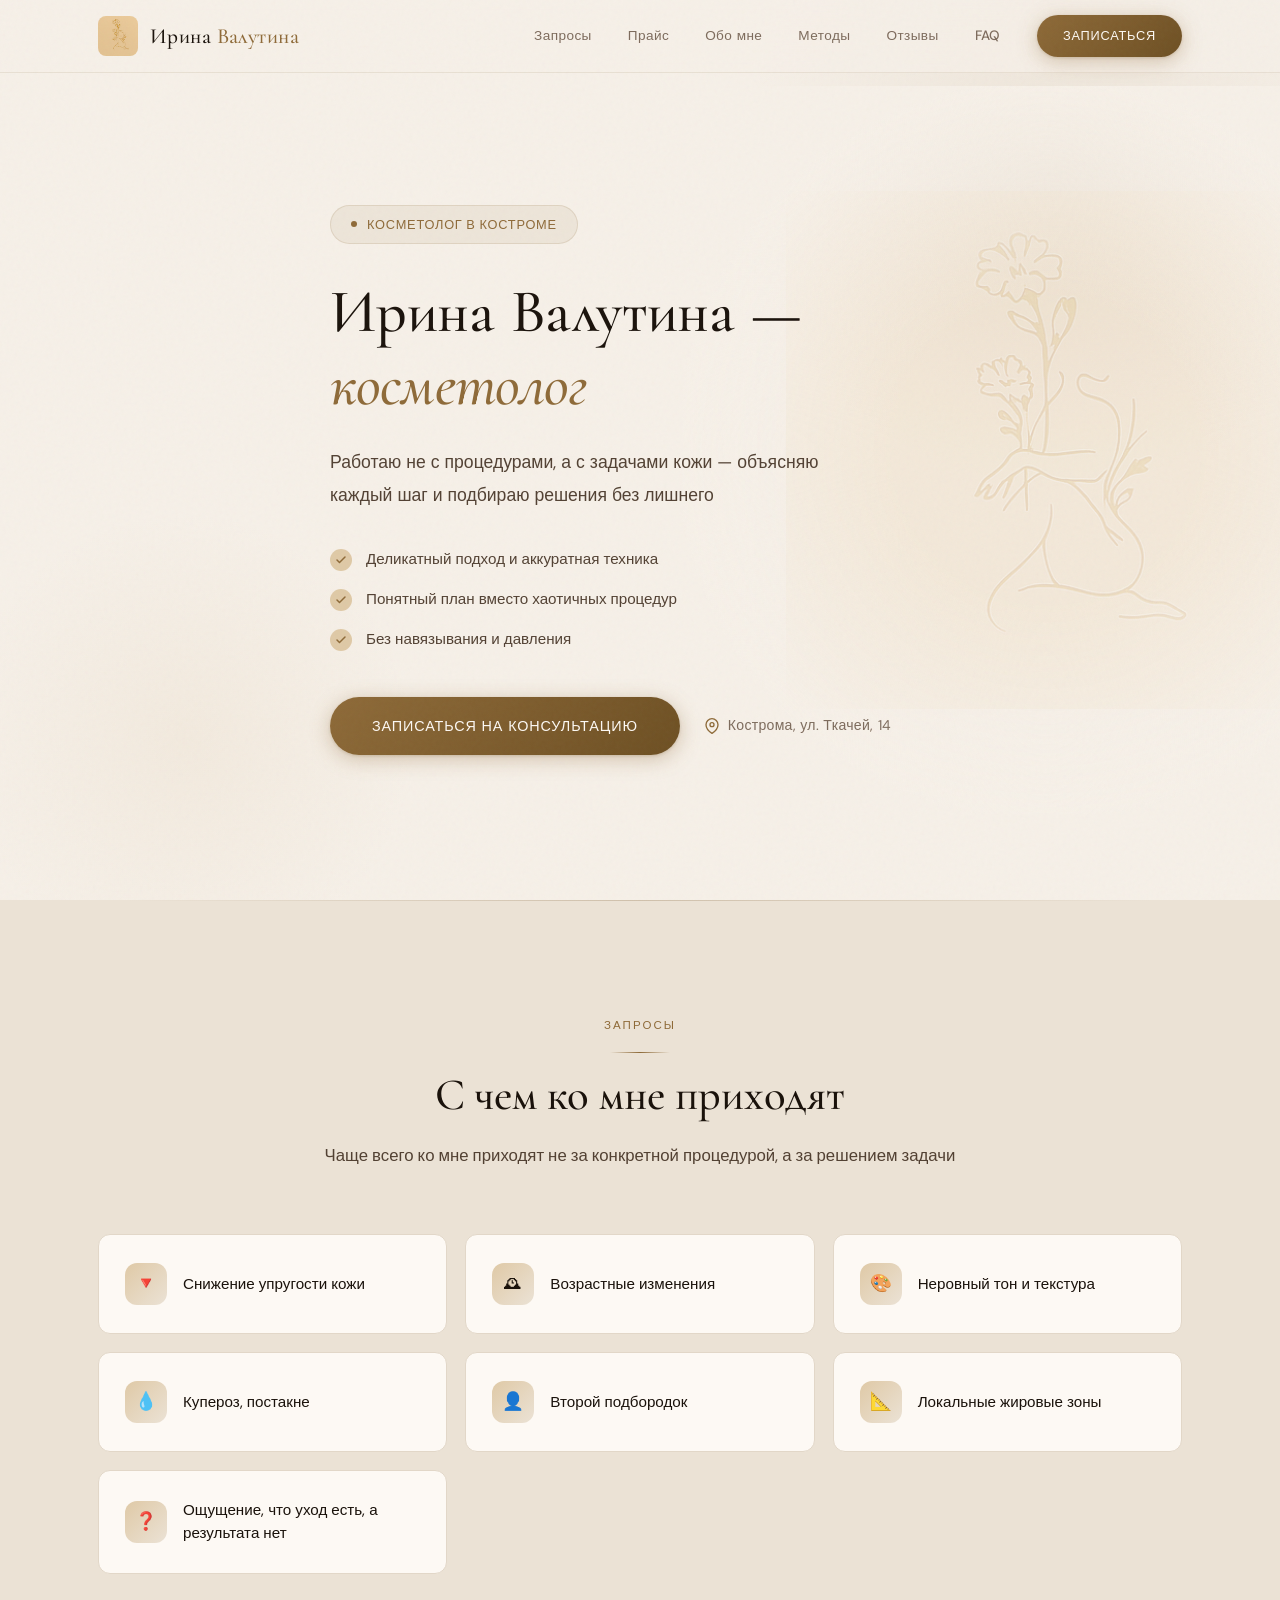
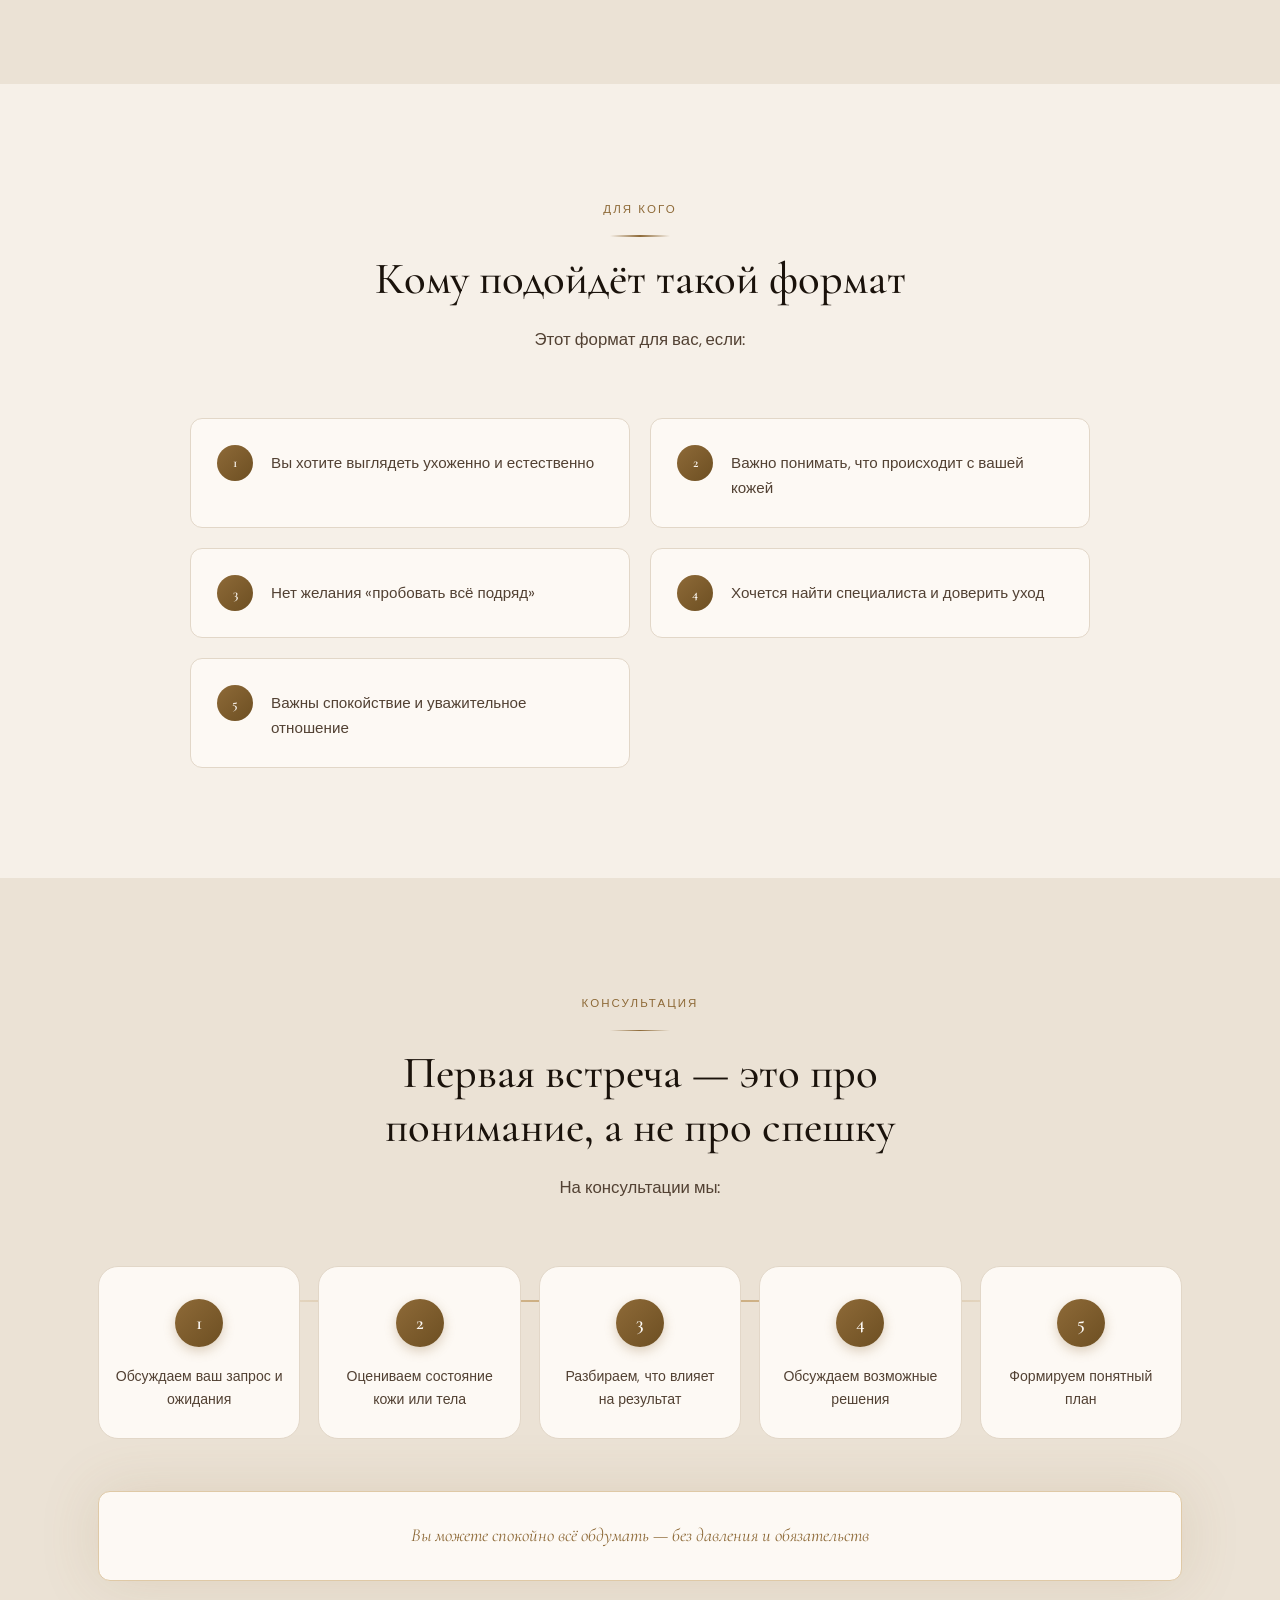
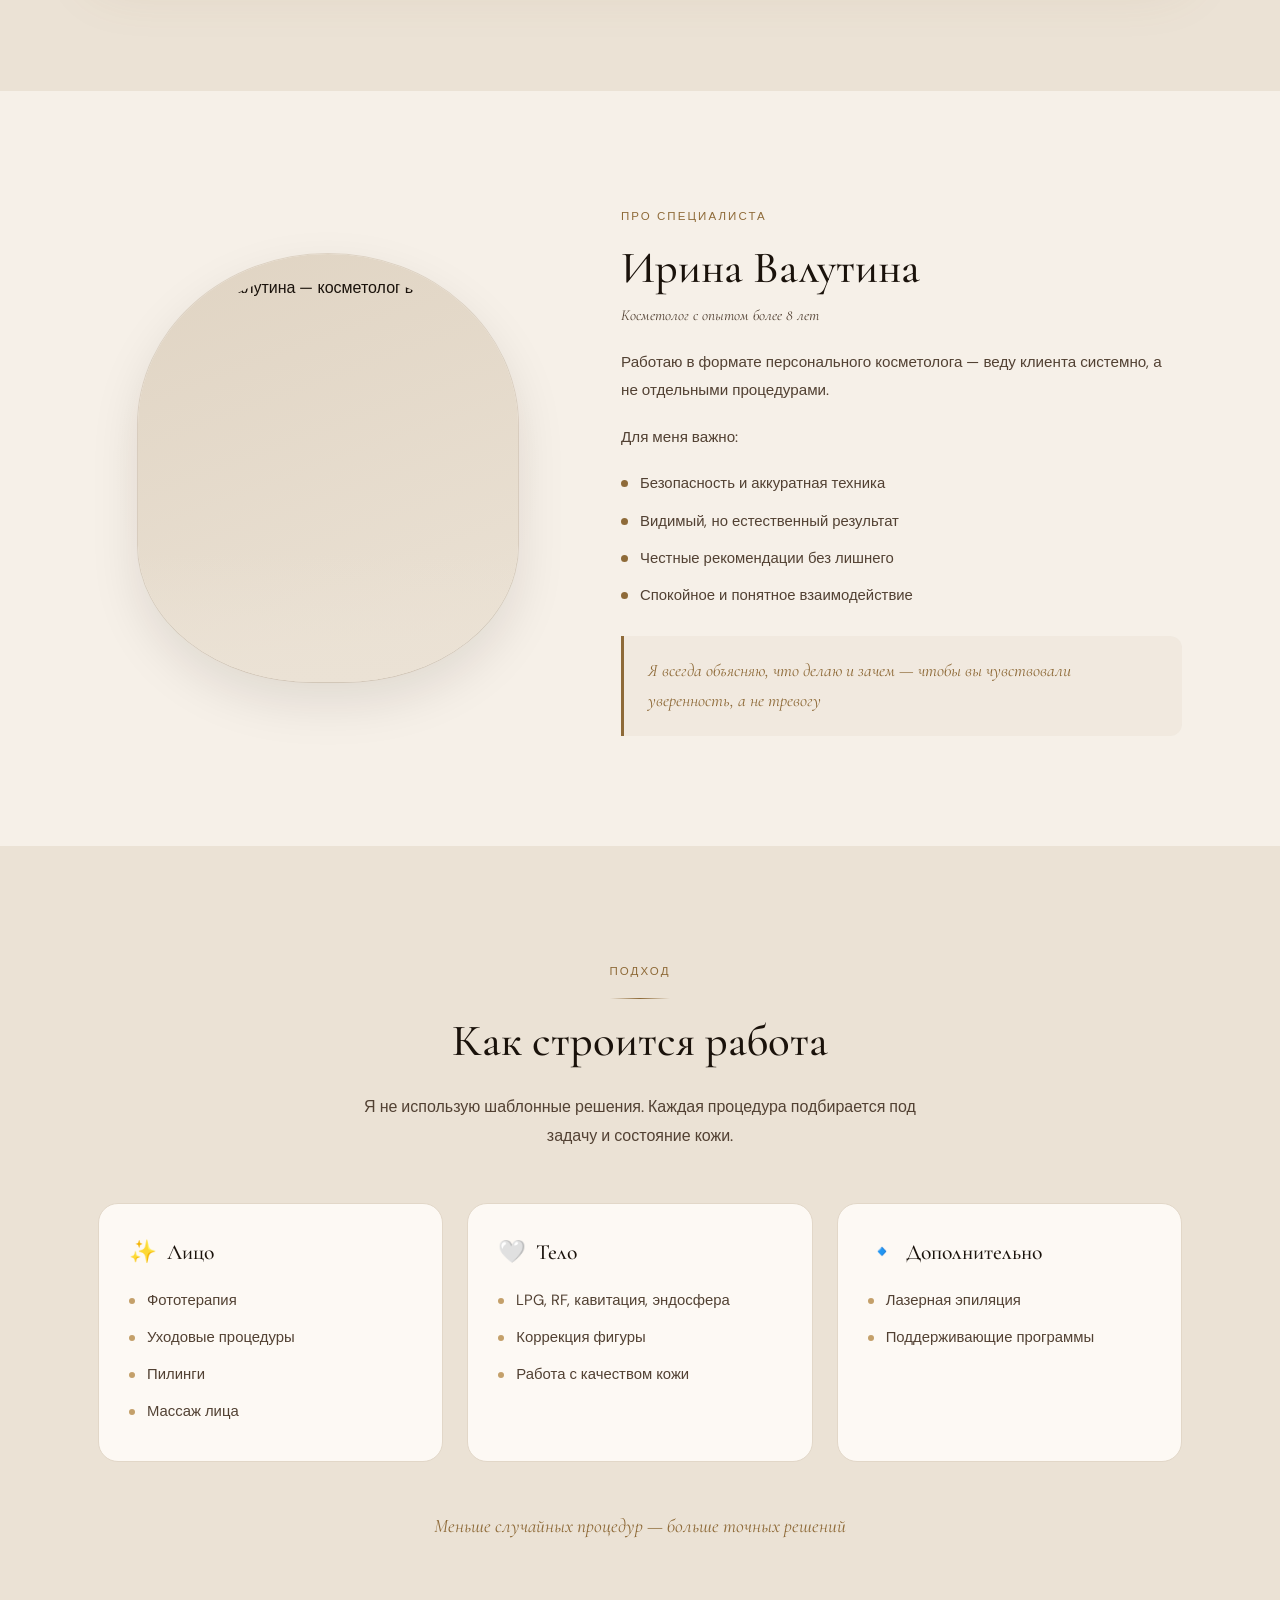
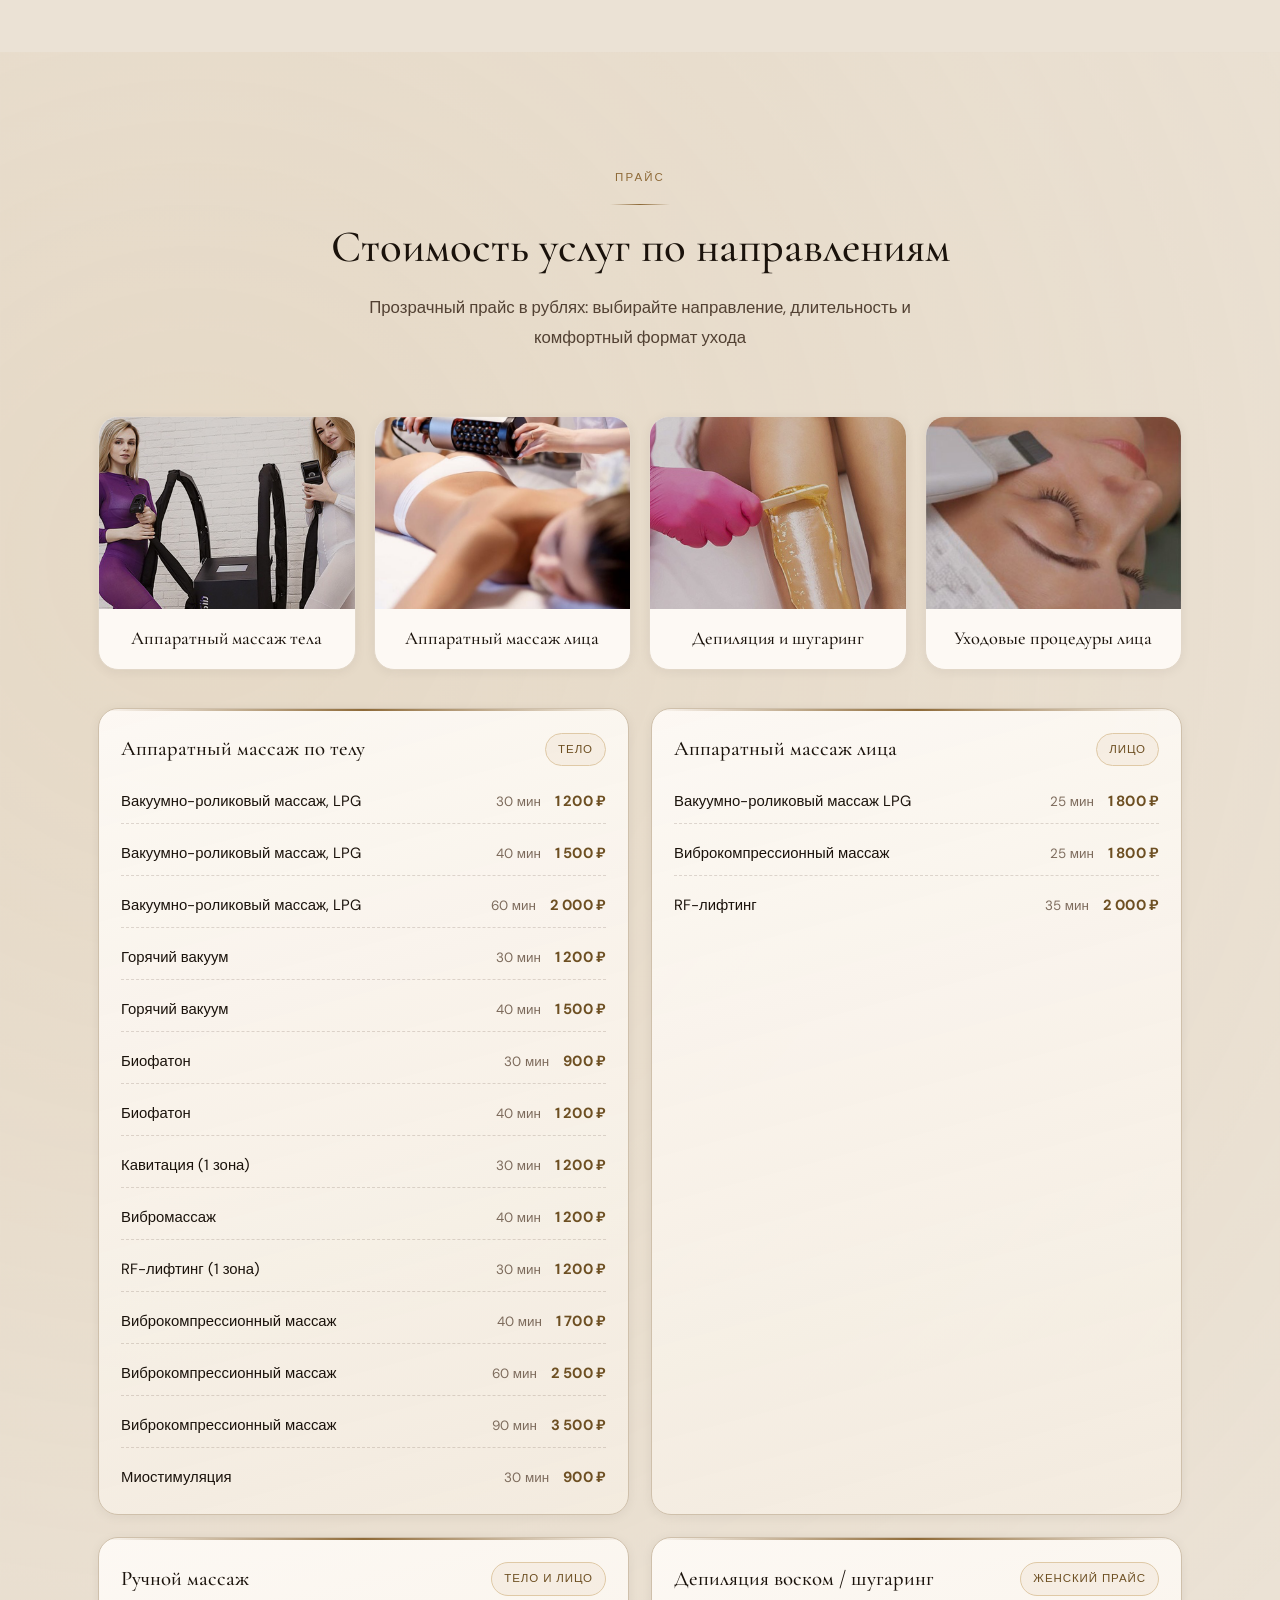
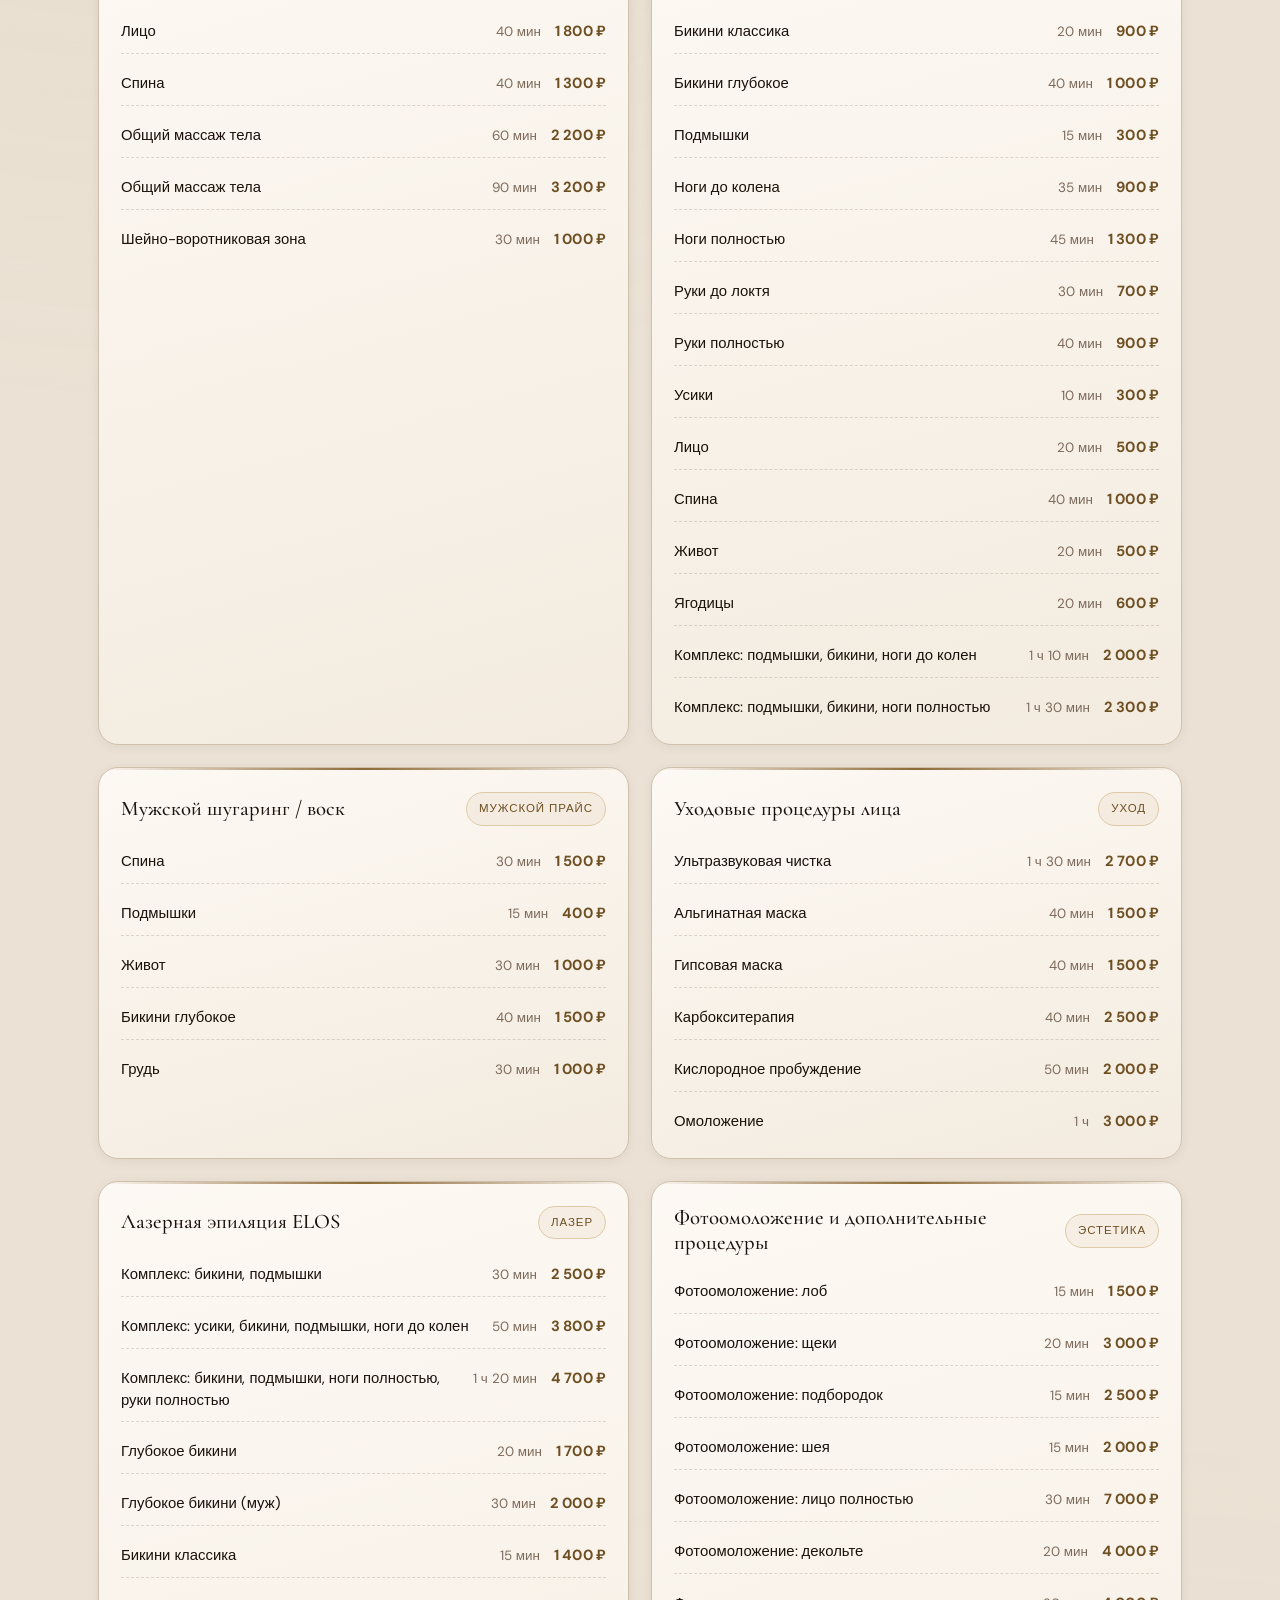
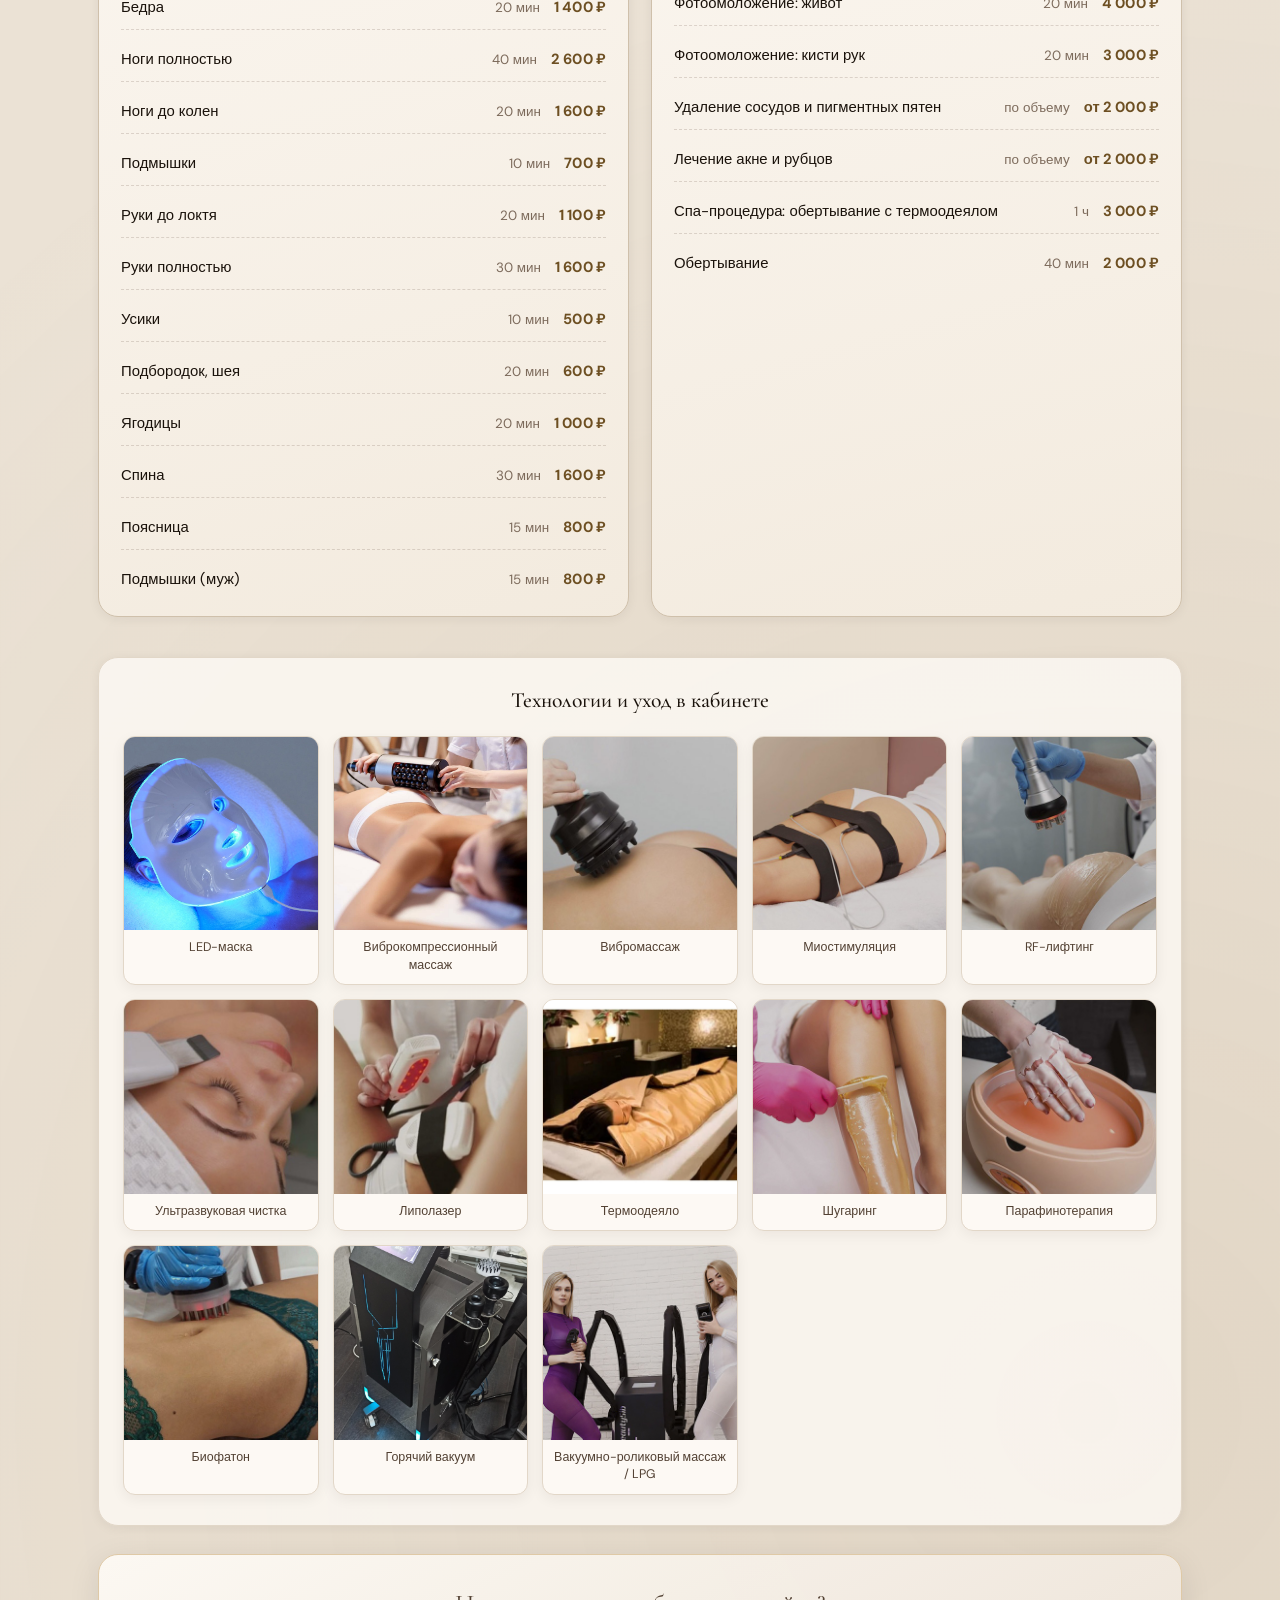
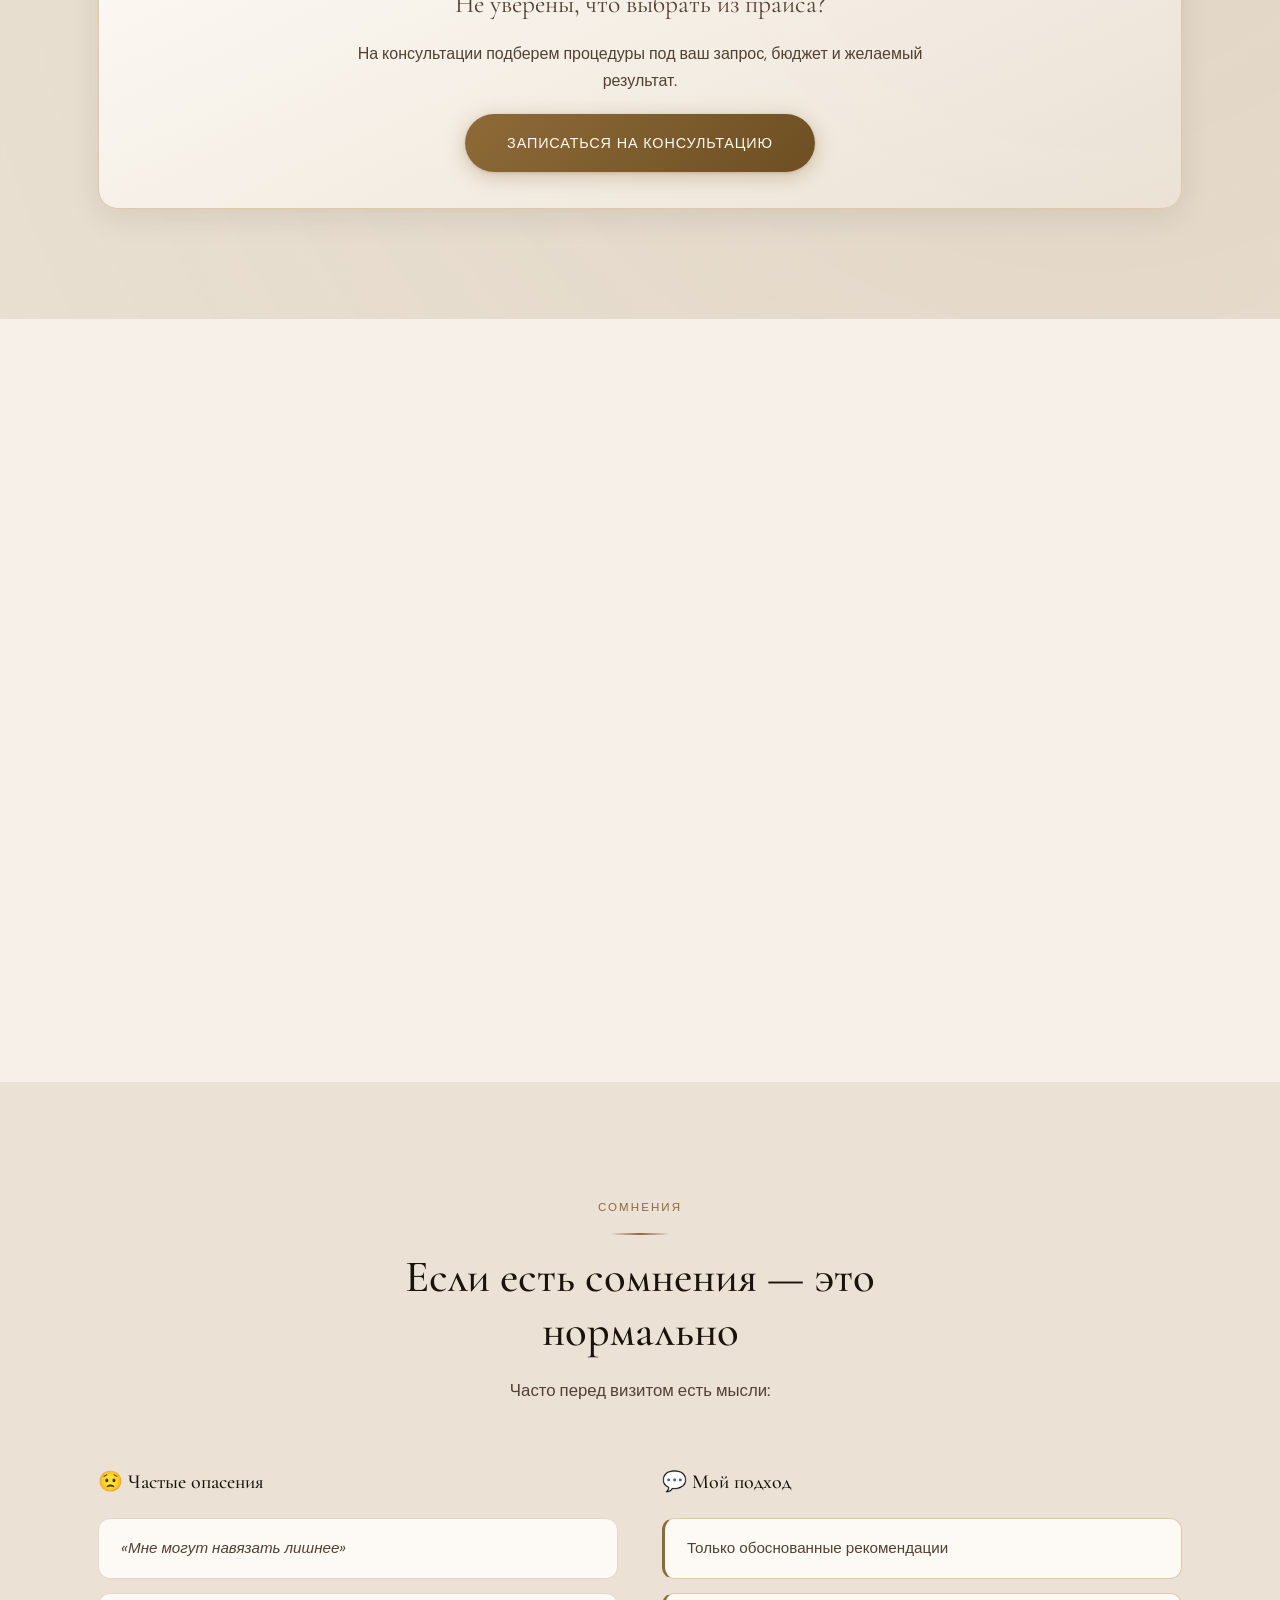
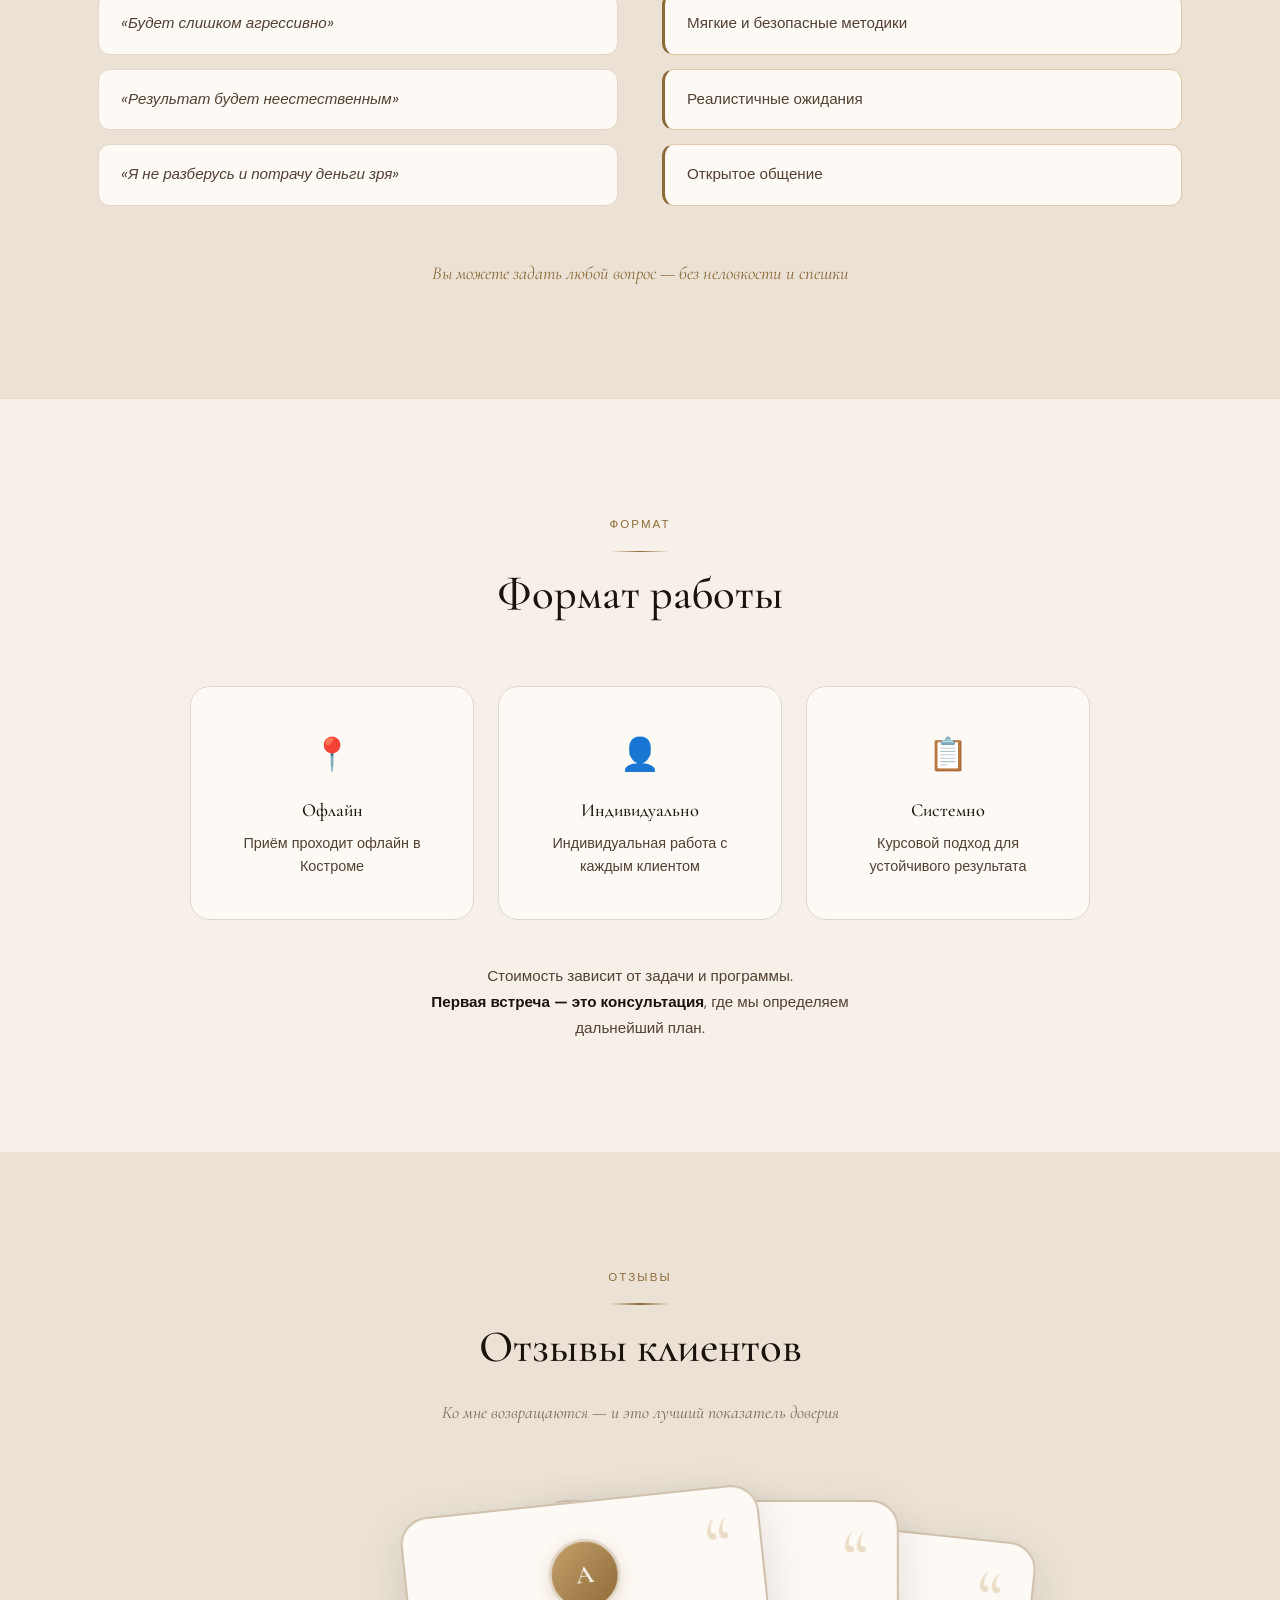
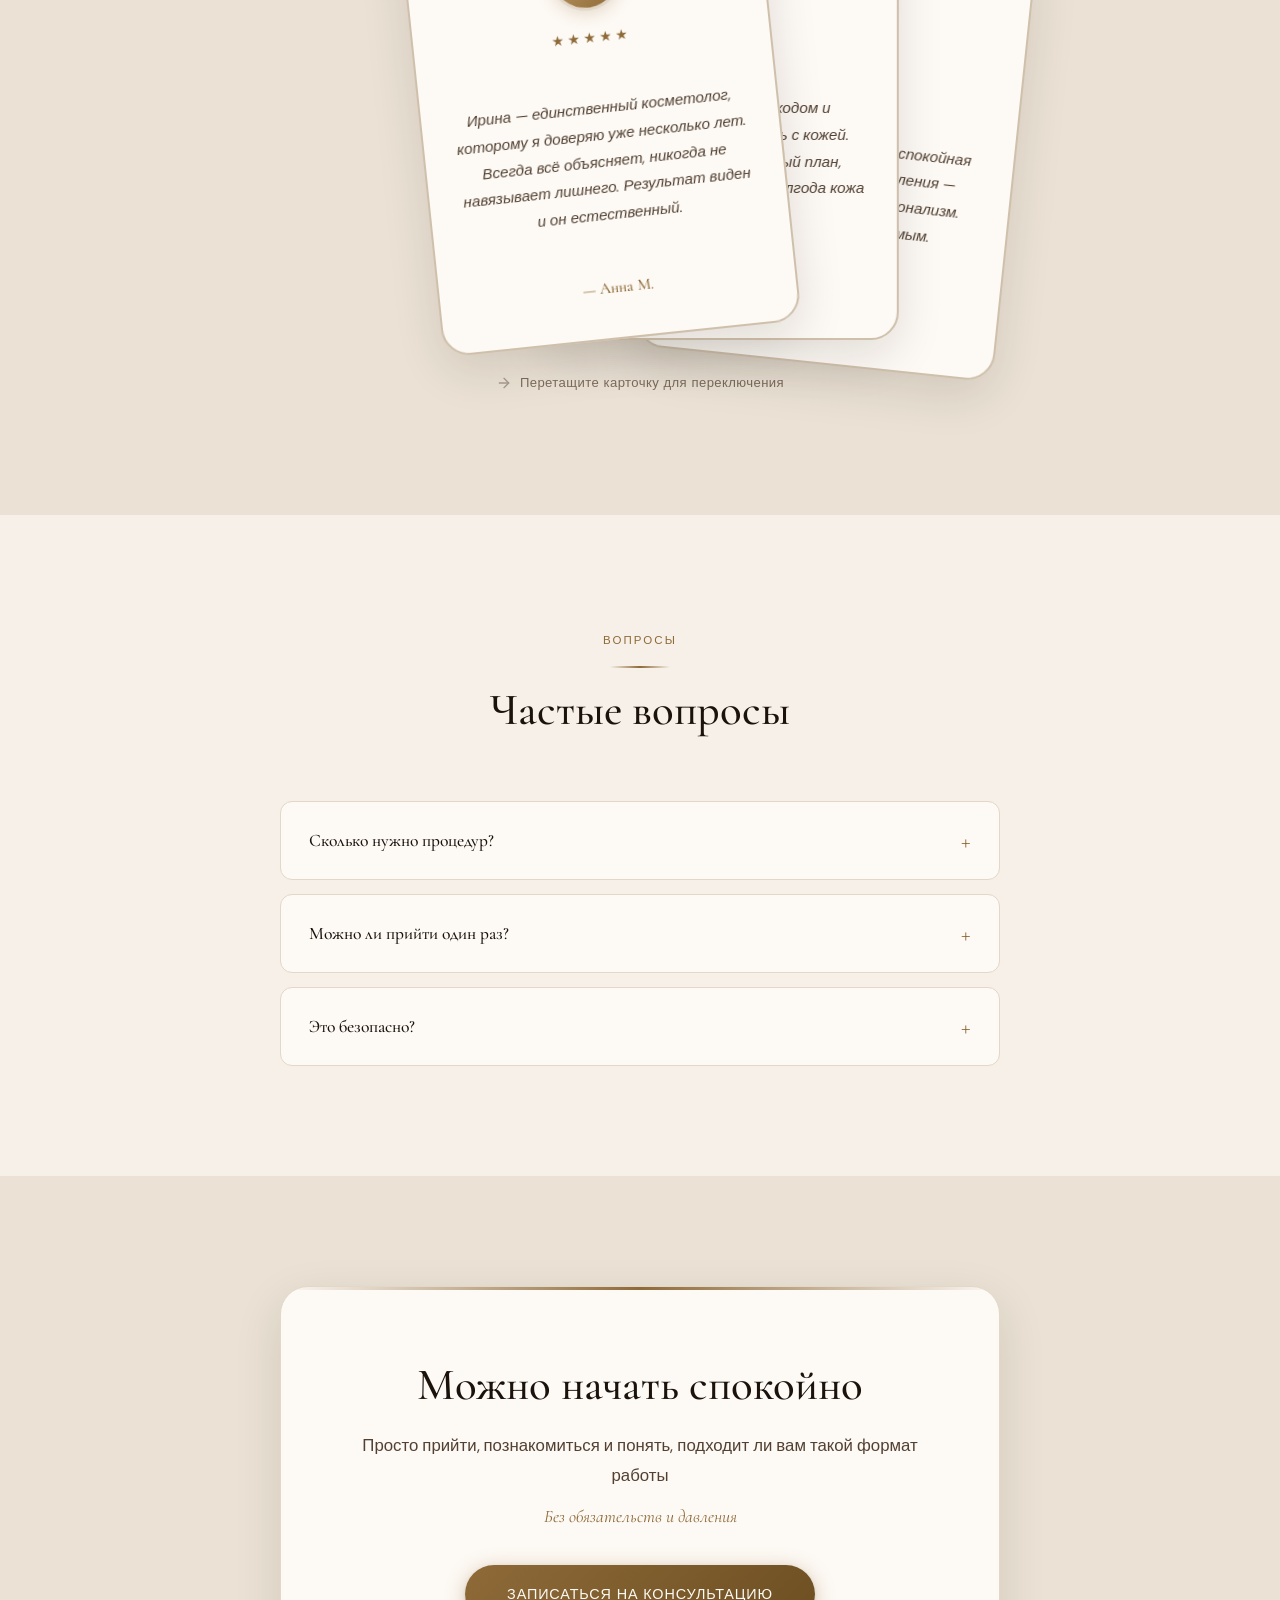
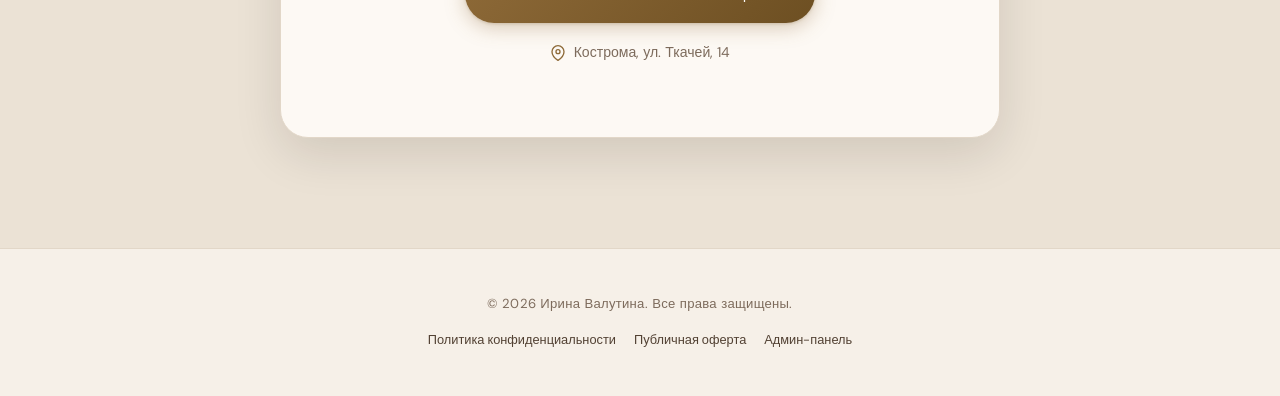
==== commit d896fc92: "price / photo Добавлен прайс-лист и фото" ====
--- a/index.html
+++ b/index.html
@@ -21,6 +21,7 @@
       </a>
       <nav id="mainNav">
         <a href="#requests">Запросы</a>
+        <a href="#price">Прайс</a>
         <a href="#about">Обо мне</a>
         <a href="#methods">Методы</a>
         <a href="#reviews">Отзывы</a>
@@ -240,6 +241,64 @@
     </div>
   </section>
 
+  <!-- Price -->
+  <section class="price" id="price">
+    <div class="container">
+      <div class="section-header reveal">
+        <span class="section-label">Прайс</span>
+        <div class="section-divider"></div>
+        <h2>Стоимость услуг по направлениям</h2>
+        <p>Прозрачный прайс в рублях: выбирайте направление, длительность и комфортный формат ухода</p>
+      </div>
+
+      <div class="price-showcase">
+        <article class="price-visual-card reveal stagger-1">
+          <img src="13.PNG" alt="Вакуумно-роликовый массаж LPG">
+          <h3>Аппаратный массаж тела</h3>
+        </article>
+        <article class="price-visual-card reveal stagger-2">
+          <img src="2.PNG" alt="Виброкомпрессионный массаж">
+          <h3>Аппаратный массаж лица</h3>
+        </article>
+        <article class="price-visual-card reveal stagger-3">
+          <img src="9.PNG" alt="Шугаринг">
+          <h3>Депиляция и шугаринг</h3>
+        </article>
+        <article class="price-visual-card reveal stagger-4">
+          <img src="6.PNG" alt="Ультразвуковая чистка лица">
+          <h3>Уходовые процедуры лица</h3>
+        </article>
+      </div>
+
+      <div class="price-groups" id="priceGroups"></div>
+
+      <div class="price-tech-gallery reveal-scale">
+        <h3>Технологии и уход в кабинете</h3>
+        <div class="tech-grid">
+          <figure><img src="1.PNG" alt="LED-маска"><figcaption>LED-маска</figcaption></figure>
+          <figure><img src="2.PNG" alt="Виброкомпрессионный массаж"><figcaption>Виброкомпрессионный массаж</figcaption></figure>
+          <figure><img src="3.PNG" alt="Вибромассаж"><figcaption>Вибромассаж</figcaption></figure>
+          <figure><img src="4.PNG" alt="Миостимуляция"><figcaption>Миостимуляция</figcaption></figure>
+          <figure><img src="5.PNG" alt="RF-лифтинг"><figcaption>RF-лифтинг</figcaption></figure>
+          <figure><img src="6.PNG" alt="Ультразвуковая чистка"><figcaption>Ультразвуковая чистка</figcaption></figure>
+          <figure><img src="7.PNG" alt="Липолазер"><figcaption>Липолазер</figcaption></figure>
+          <figure><img src="8.PNG" alt="Термоодеяло"><figcaption>Термоодеяло</figcaption></figure>
+          <figure><img src="9.PNG" alt="Шугаринг"><figcaption>Шугаринг</figcaption></figure>
+          <figure><img src="10.PNG" alt="Парафинотерапия"><figcaption>Парафинотерапия</figcaption></figure>
+          <figure><img src="11.PNG" alt="Биофатон"><figcaption>Биофатон</figcaption></figure>
+          <figure><img src="12.PNG" alt="Горячий вакуум"><figcaption>Горячий вакуум</figcaption></figure>
+          <figure><img src="13.PNG" alt="Вакуумно-роликовый массаж LPG"><figcaption>Вакуумно-роликовый массаж / LPG</figcaption></figure>
+        </div>
+      </div>
+
+      <div class="price-cta reveal">
+        <p class="price-cta-lead">Не уверены, что выбрать из прайса?</p>
+        <p>На консультации подберем процедуры под ваш запрос, бюджет и желаемый результат.</p>
+        <a href="#cta" class="btn btn-primary">Записаться на консультацию</a>
+      </div>
+    </div>
+  </section>
+
   <!-- Results -->
   <section class="results" id="results">
     <div class="container">
@@ -431,10 +490,42 @@
   <footer>
     <div class="container">
       <p>&copy; 2026 Ирина Валутина. Все права защищены.</p>
+      <div class="footer-links">
+        <a href="privacy.html">Политика конфиденциальности</a>
+        <a href="offer.html">Публичная оферта</a>
+        <a href="admin.html">Админ-панель</a>
+      </div>
     </div>
   </footer>
 
+  <script src="services-data.js"></script>
   <script>
+    function renderPriceGroups() {
+      const wrap = document.getElementById('priceGroups');
+      if (!wrap) return;
+      const groups = getPriceGroups();
+      wrap.innerHTML = groups.map(group => {
+        const items = (group.items || []).map(item => `
+          <li>
+            <span>${item.name || ''}</span>
+            <span>${item.duration || ''}</span>
+            <strong>${item.price || ''}</strong>
+          </li>
+        `).join('');
+        return `
+          <article class="price-group reveal">
+            <div class="price-group-head">
+              <h3>${group.title || 'Раздел'}</h3>
+              <div class="price-group-badge">${group.badge || 'Прайс'}</div>
+            </div>
+            <ul class="price-list">${items}</ul>
+          </article>
+        `;
+      }).join('');
+    }
+
+    renderPriceGroups();
+
     const observer = new IntersectionObserver((entries) => {
       entries.forEach(entry => {
         if (entry.isIntersecting) {
--- a/style.css
+++ b/style.css
@@ -1049,6 +1049,215 @@
   font-size: 1.2rem;
 }
 
+/* ── Price ── */
+
+.price {
+  background:
+    radial-gradient(circle at 15% 10%, rgba(196, 160, 106, 0.14), transparent 32%),
+    radial-gradient(circle at 85% 90%, rgba(142, 106, 56, 0.1), transparent 34%),
+    var(--color-bg-alt);
+}
+
+.price-showcase {
+  display: grid;
+  grid-template-columns: repeat(4, 1fr);
+  gap: 18px;
+  margin-bottom: 38px;
+}
+
+.price-visual-card {
+  background: var(--color-white);
+  border: 1px solid var(--color-border-light);
+  border-radius: var(--radius);
+  overflow: hidden;
+  box-shadow: var(--shadow-soft);
+  transition: transform 0.35s var(--ease), box-shadow 0.35s var(--ease), border-color 0.35s var(--ease);
+}
+
+.price-visual-card:hover {
+  transform: translateY(-6px);
+  box-shadow: var(--shadow-md);
+  border-color: var(--color-accent-pale);
+}
+
+.price-visual-card img {
+  width: 100%;
+  aspect-ratio: 4 / 3;
+  object-fit: cover;
+}
+
+.price-visual-card h3 {
+  padding: 18px 18px 20px;
+  font-size: 1.15rem;
+  text-align: center;
+}
+
+.price-groups {
+  display: grid;
+  grid-template-columns: repeat(2, minmax(0, 1fr));
+  gap: 22px;
+}
+
+.price-group {
+  background: linear-gradient(165deg, rgba(253, 249, 244, 0.98), rgba(244, 236, 224, 0.9));
+  border: 1px solid var(--color-border);
+  border-radius: var(--radius);
+  padding: 24px 22px;
+  box-shadow: var(--shadow-soft);
+  position: relative;
+  overflow: hidden;
+}
+
+.price-group::before {
+  content: "";
+  position: absolute;
+  top: 0;
+  left: 0;
+  right: 0;
+  height: 2px;
+  background: linear-gradient(90deg, transparent, var(--color-accent), transparent);
+}
+
+.price-group-head {
+  display: flex;
+  align-items: center;
+  justify-content: space-between;
+  gap: 12px;
+  margin-bottom: 14px;
+}
+
+.price-group-head h3 {
+  font-size: 1.3rem;
+}
+
+.price-group-badge {
+  flex-shrink: 0;
+  padding: 6px 12px;
+  border-radius: 999px;
+  border: 1px solid var(--color-accent-pale);
+  color: var(--color-accent-deep);
+  background: rgba(196, 160, 106, 0.1);
+  font-size: 0.72rem;
+  letter-spacing: 0.08em;
+  text-transform: uppercase;
+}
+
+.price-list {
+  list-style: none;
+  display: flex;
+  flex-direction: column;
+  gap: 8px;
+}
+
+.price-list li {
+  display: grid;
+  grid-template-columns: 1.8fr auto auto;
+  align-items: baseline;
+  gap: 14px;
+  padding: 9px 0;
+  border-bottom: 1px dashed rgba(125, 107, 92, 0.24);
+}
+
+.price-list li:last-child {
+  border-bottom: none;
+  padding-bottom: 0;
+}
+
+.price-list span:first-child {
+  color: var(--color-text);
+  font-size: 0.93rem;
+  line-height: 1.45;
+}
+
+.price-list span:nth-child(2) {
+  color: var(--color-text-muted);
+  font-size: 0.84rem;
+  white-space: nowrap;
+}
+
+.price-list strong {
+  color: var(--color-accent-deep);
+  font-size: 0.92rem;
+  letter-spacing: 0.01em;
+  white-space: nowrap;
+}
+
+.price-tech-gallery {
+  margin-top: 40px;
+  background: rgba(253, 249, 244, 0.82);
+  border: 1px solid var(--color-border-light);
+  border-radius: var(--radius);
+  padding: 30px 24px;
+  box-shadow: var(--shadow-soft);
+}
+
+.price-tech-gallery h3 {
+  text-align: center;
+  margin-bottom: 22px;
+}
+
+.tech-grid {
+  display: grid;
+  grid-template-columns: repeat(5, minmax(0, 1fr));
+  gap: 14px;
+}
+
+.tech-grid figure {
+  background: var(--color-white);
+  border: 1px solid var(--color-border-light);
+  border-radius: var(--radius-sm);
+  overflow: hidden;
+  box-shadow: 0 4px 14px rgba(26, 18, 11, 0.06);
+  transition: transform 0.3s var(--ease), box-shadow 0.3s var(--ease);
+}
+
+.tech-grid figure:hover {
+  transform: translateY(-3px);
+  box-shadow: 0 9px 22px rgba(26, 18, 11, 0.11);
+}
+
+.tech-grid img {
+  width: 100%;
+  aspect-ratio: 1 / 1;
+  object-fit: cover;
+}
+
+.tech-grid figcaption {
+  padding: 9px 8px 10px;
+  text-align: center;
+  font-size: 0.78rem;
+  line-height: 1.4;
+  color: var(--color-text-light);
+}
+
+.price-cta {
+  margin-top: 28px;
+  text-align: center;
+  background: linear-gradient(155deg, rgba(253, 249, 244, 0.96), rgba(235, 226, 213, 0.96));
+  border: 1px solid var(--color-accent-pale);
+  border-radius: var(--radius);
+  padding: 34px 24px 36px;
+  box-shadow: var(--shadow-md);
+}
+
+.price-cta-lead {
+  font-family: var(--font-heading);
+  font-size: 1.6rem;
+  line-height: 1.2;
+  color: var(--color-text);
+  margin-bottom: 10px;
+}
+
+.price-cta p {
+  color: var(--color-text-light);
+  max-width: 600px;
+  margin: 0 auto 20px;
+}
+
+.price-cta .btn {
+  min-width: 280px;
+}
+
 /* ── Results ── */
 
 .results-list {
@@ -1587,6 +1796,26 @@
   font-size: 0.82rem;
   color: var(--color-text-muted);
   letter-spacing: 0.02em;
+}
+
+.footer-links {
+  margin-top: 14px;
+  display: flex;
+  justify-content: center;
+  gap: 18px;
+  flex-wrap: wrap;
+}
+
+.footer-links a {
+  font-size: 0.8rem;
+  color: var(--color-text-light);
+  border-bottom: 1px solid transparent;
+  transition: color 0.25s var(--ease), border-color 0.25s var(--ease);
+}
+
+.footer-links a:hover {
+  color: var(--color-accent);
+  border-color: var(--color-accent-pale);
 }
 
 /* ── Mobile nav overlay ── */
@@ -1667,6 +1896,18 @@
   .hero-logo-img {
     opacity: 0.12;
   }
+
+  .price-showcase {
+    grid-template-columns: repeat(2, 1fr);
+  }
+
+  .price-groups {
+    grid-template-columns: 1fr;
+  }
+
+  .tech-grid {
+    grid-template-columns: repeat(4, minmax(0, 1fr));
+  }
 }
 
 @media (max-width: 900px) {
@@ -1712,6 +1953,10 @@
 
   .burger {
     display: flex;
+  }
+
+  .tech-grid {
+    grid-template-columns: repeat(3, minmax(0, 1fr));
   }
 }
 
@@ -1756,4 +2001,54 @@
   .requests-grid {
     grid-template-columns: 1fr;
   }
-}
+
+  .footer-links {
+    gap: 12px;
+  }
+
+  .price-showcase {
+    grid-template-columns: 1fr;
+    margin-bottom: 24px;
+  }
+
+  .price-group {
+    padding: 20px 16px;
+  }
+
+  .price-group-head {
+    flex-direction: column;
+    align-items: flex-start;
+  }
+
+  .price-list li {
+    grid-template-columns: 1fr;
+    gap: 3px;
+    padding: 10px 0;
+  }
+
+  .price-list strong {
+    font-size: 1rem;
+  }
+
+  .price-tech-gallery {
+    padding: 22px 14px;
+  }
+
+  .tech-grid {
+    grid-template-columns: repeat(2, minmax(0, 1fr));
+    gap: 10px;
+  }
+
+  .price-cta {
+    padding: 26px 16px 28px;
+  }
+
+  .price-cta-lead {
+    font-size: 1.35rem;
+  }
+
+  .price-cta .btn {
+    width: 100%;
+    min-width: 0;
+  }
+}
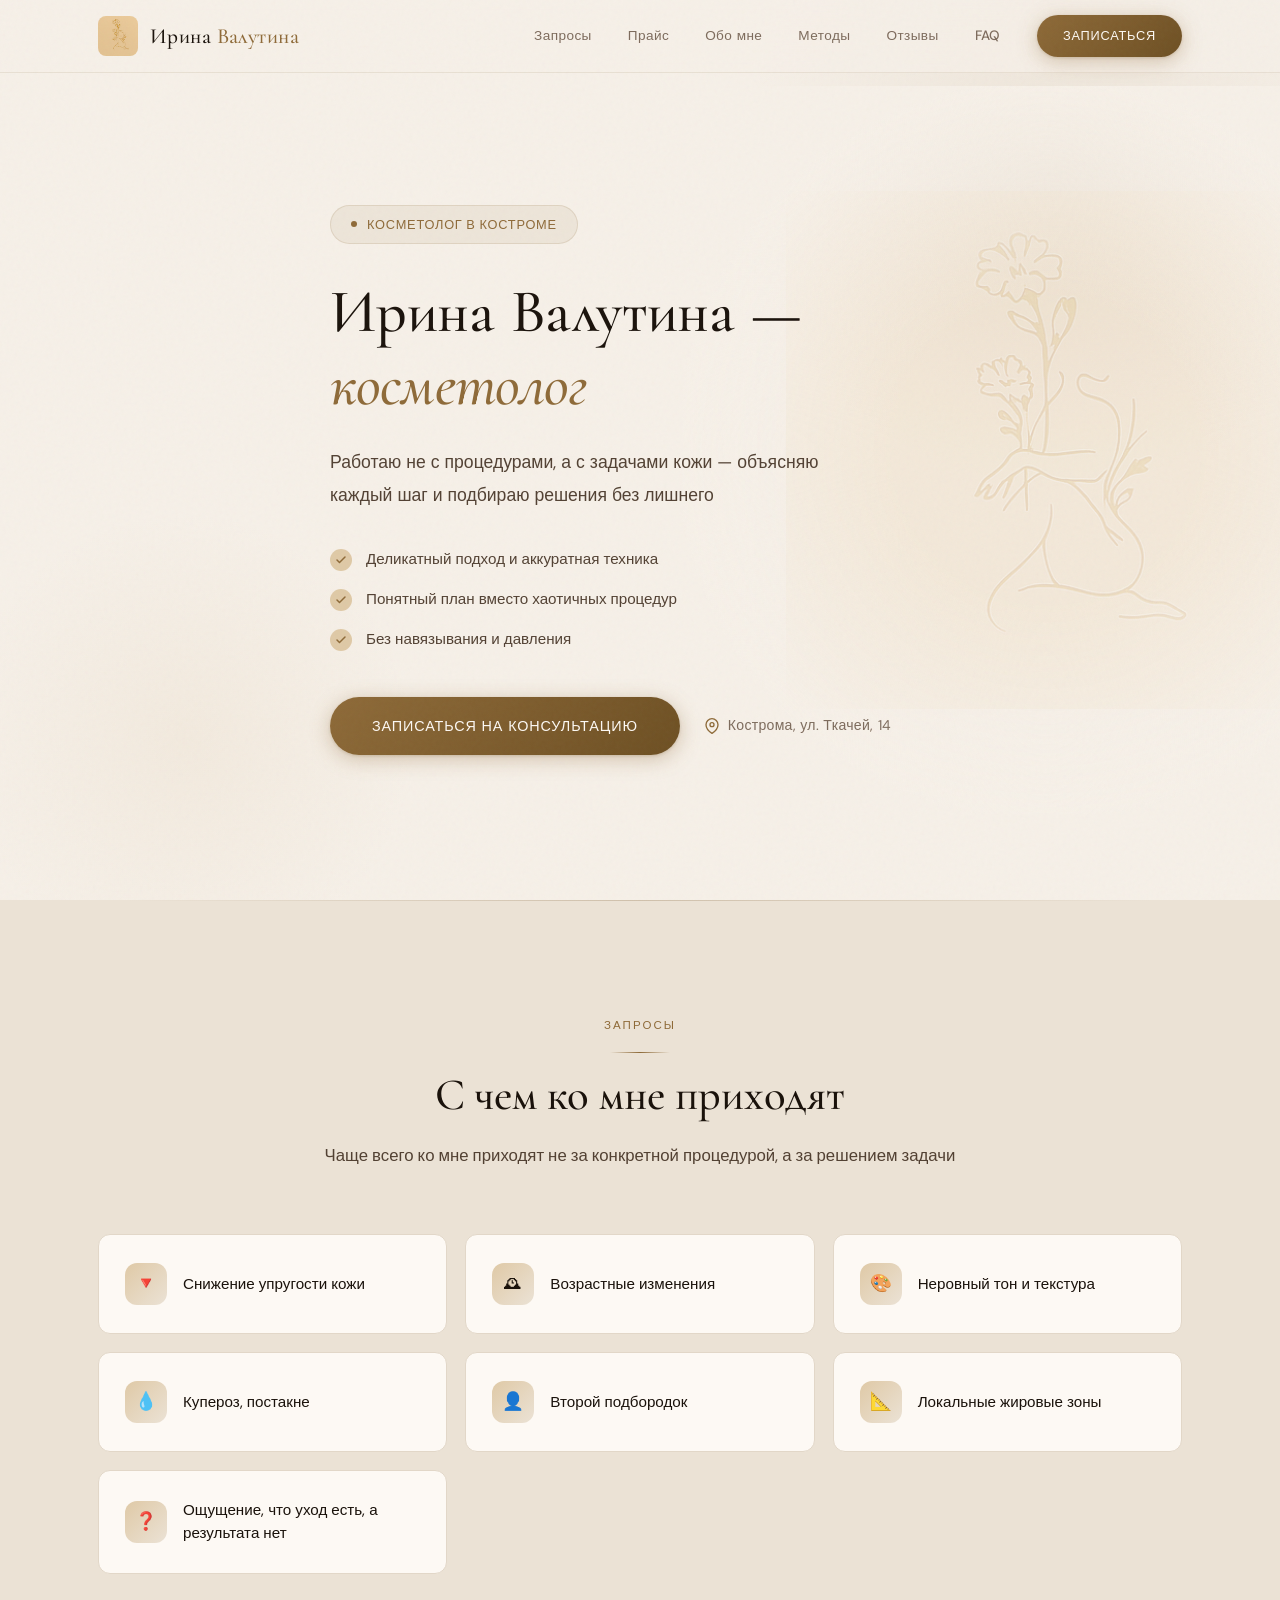
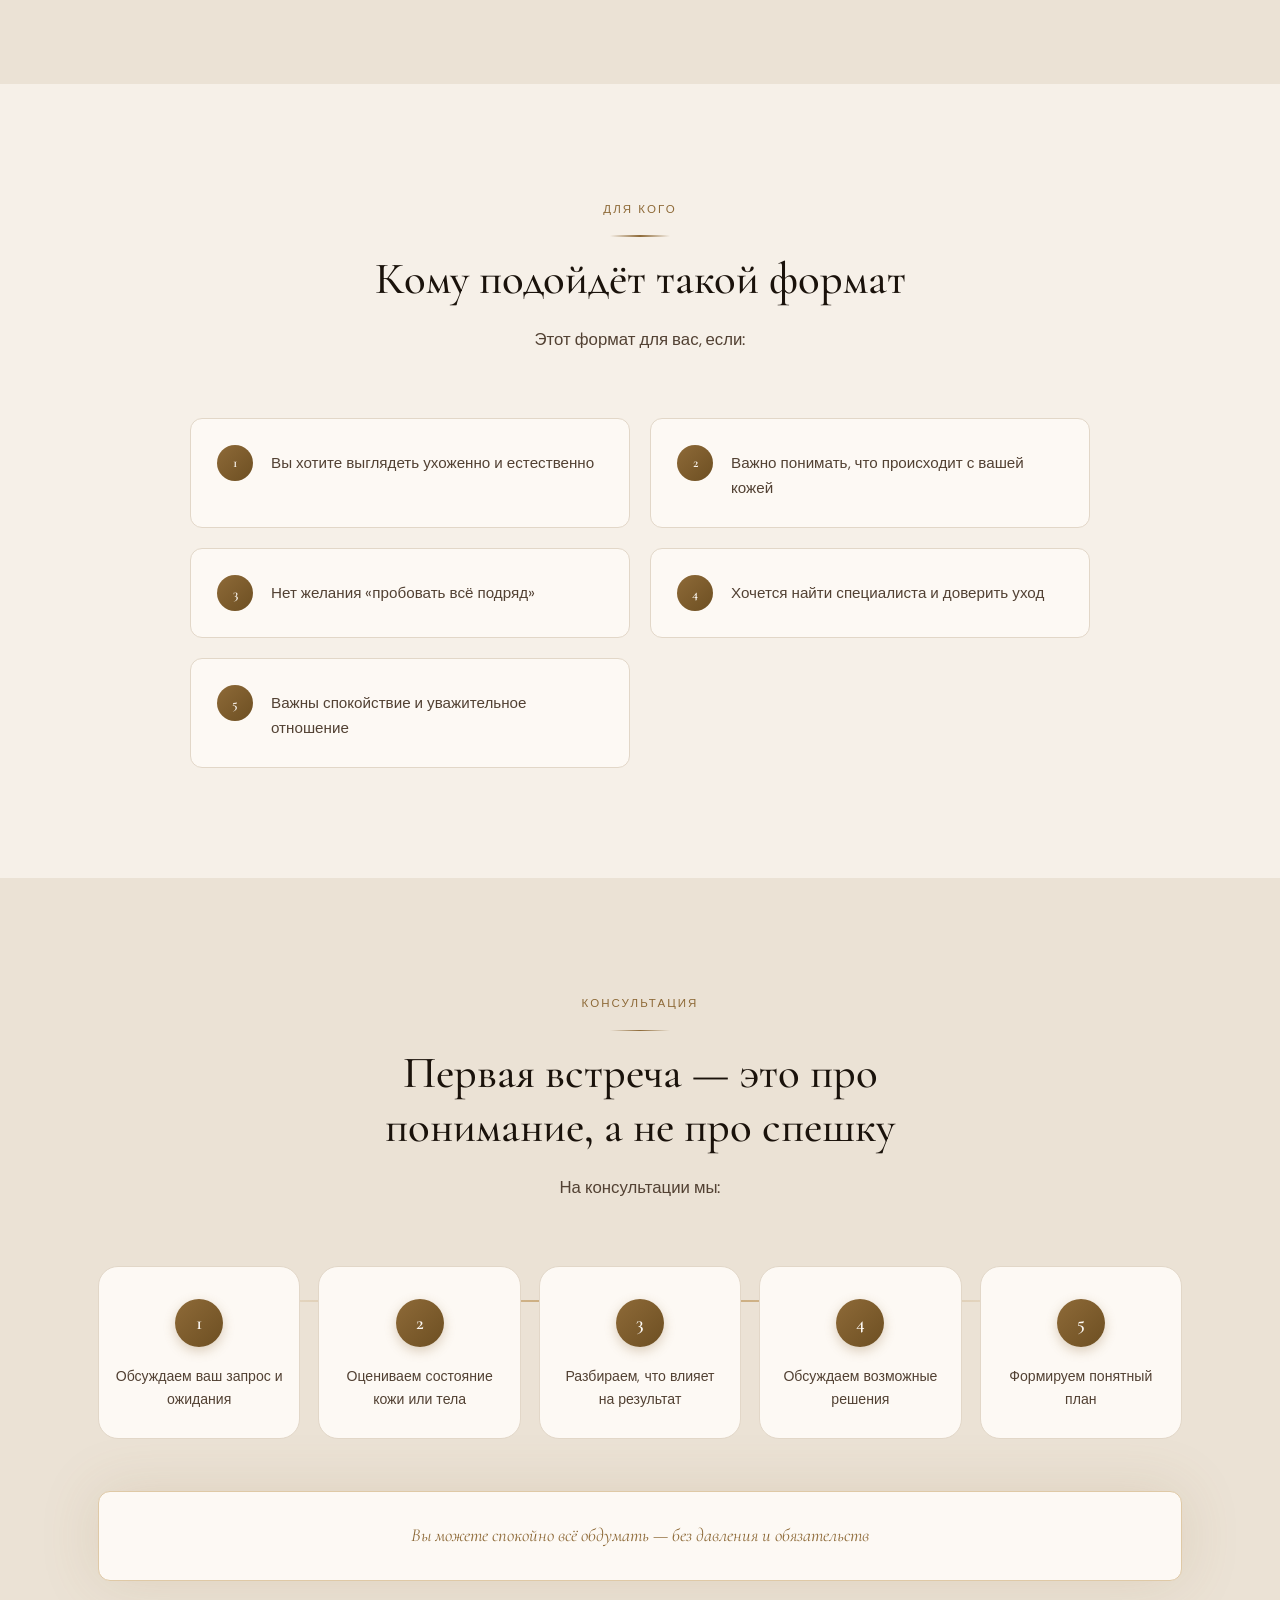
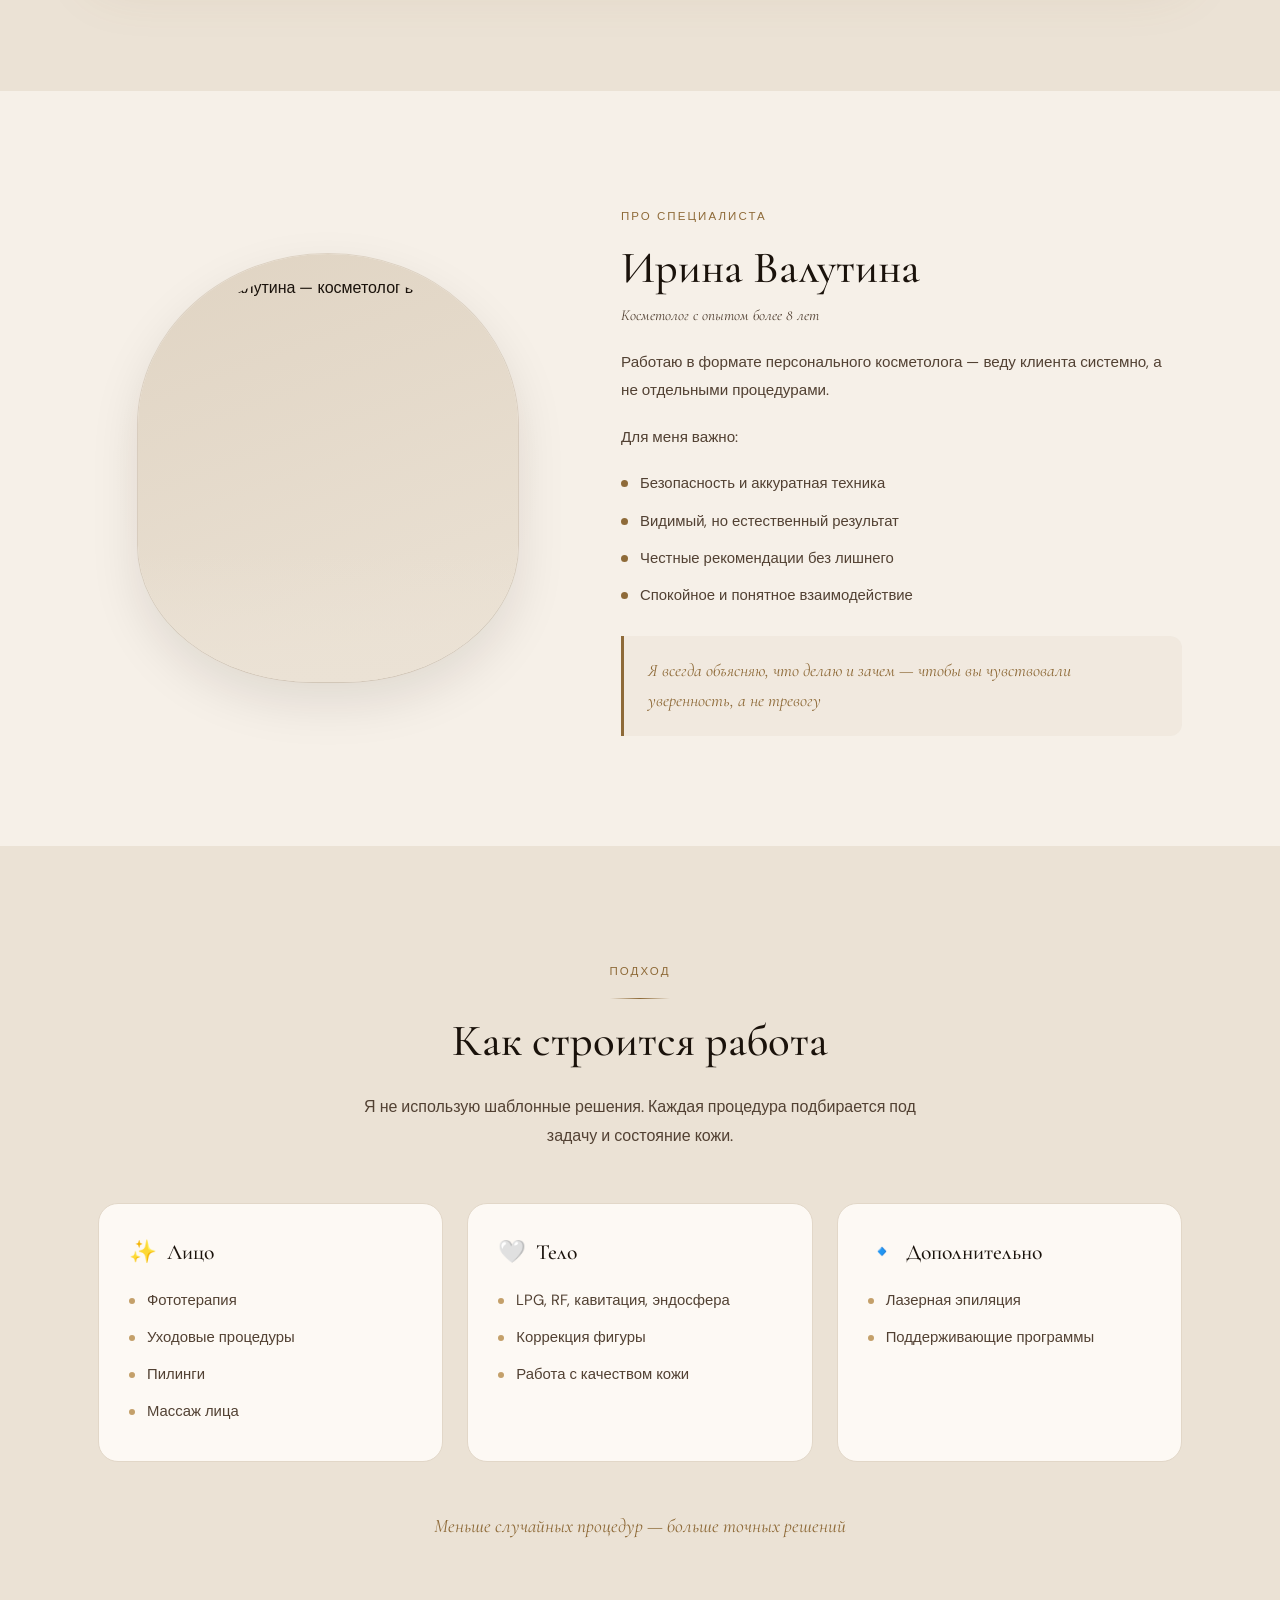
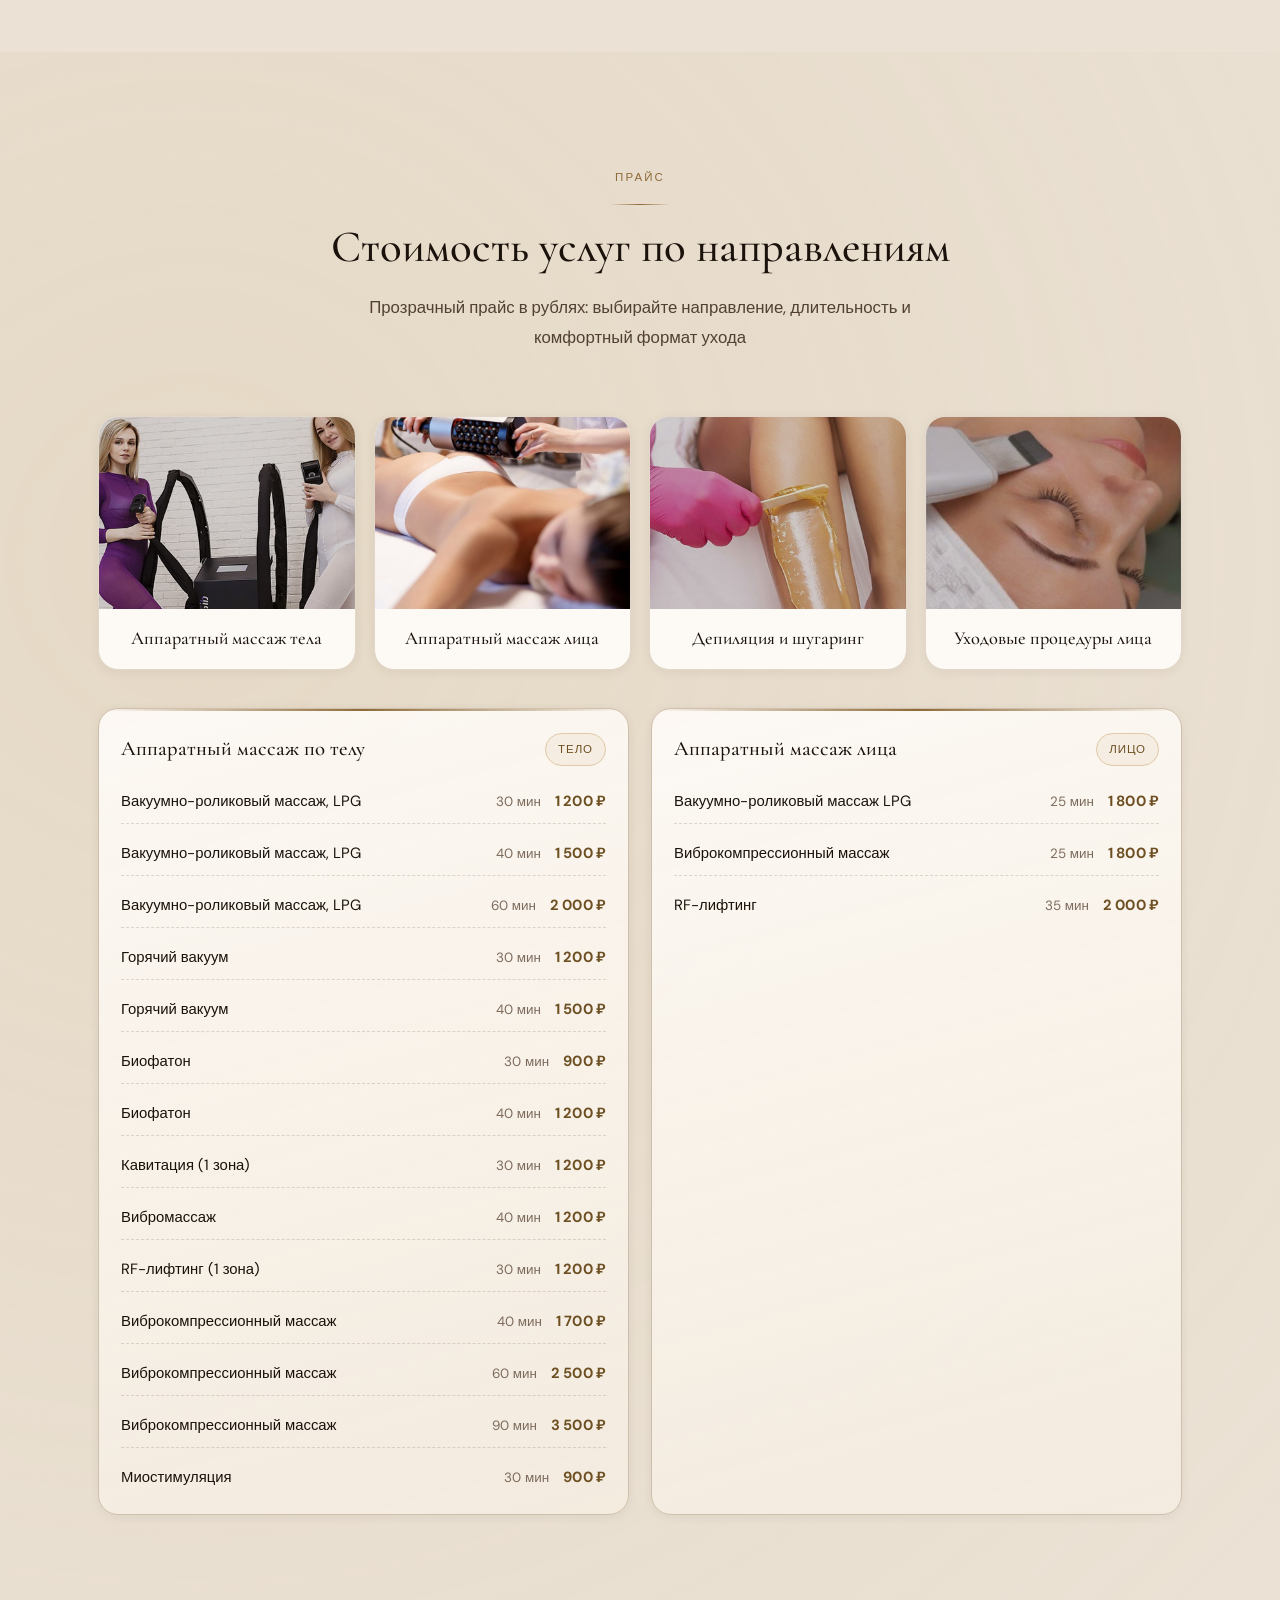
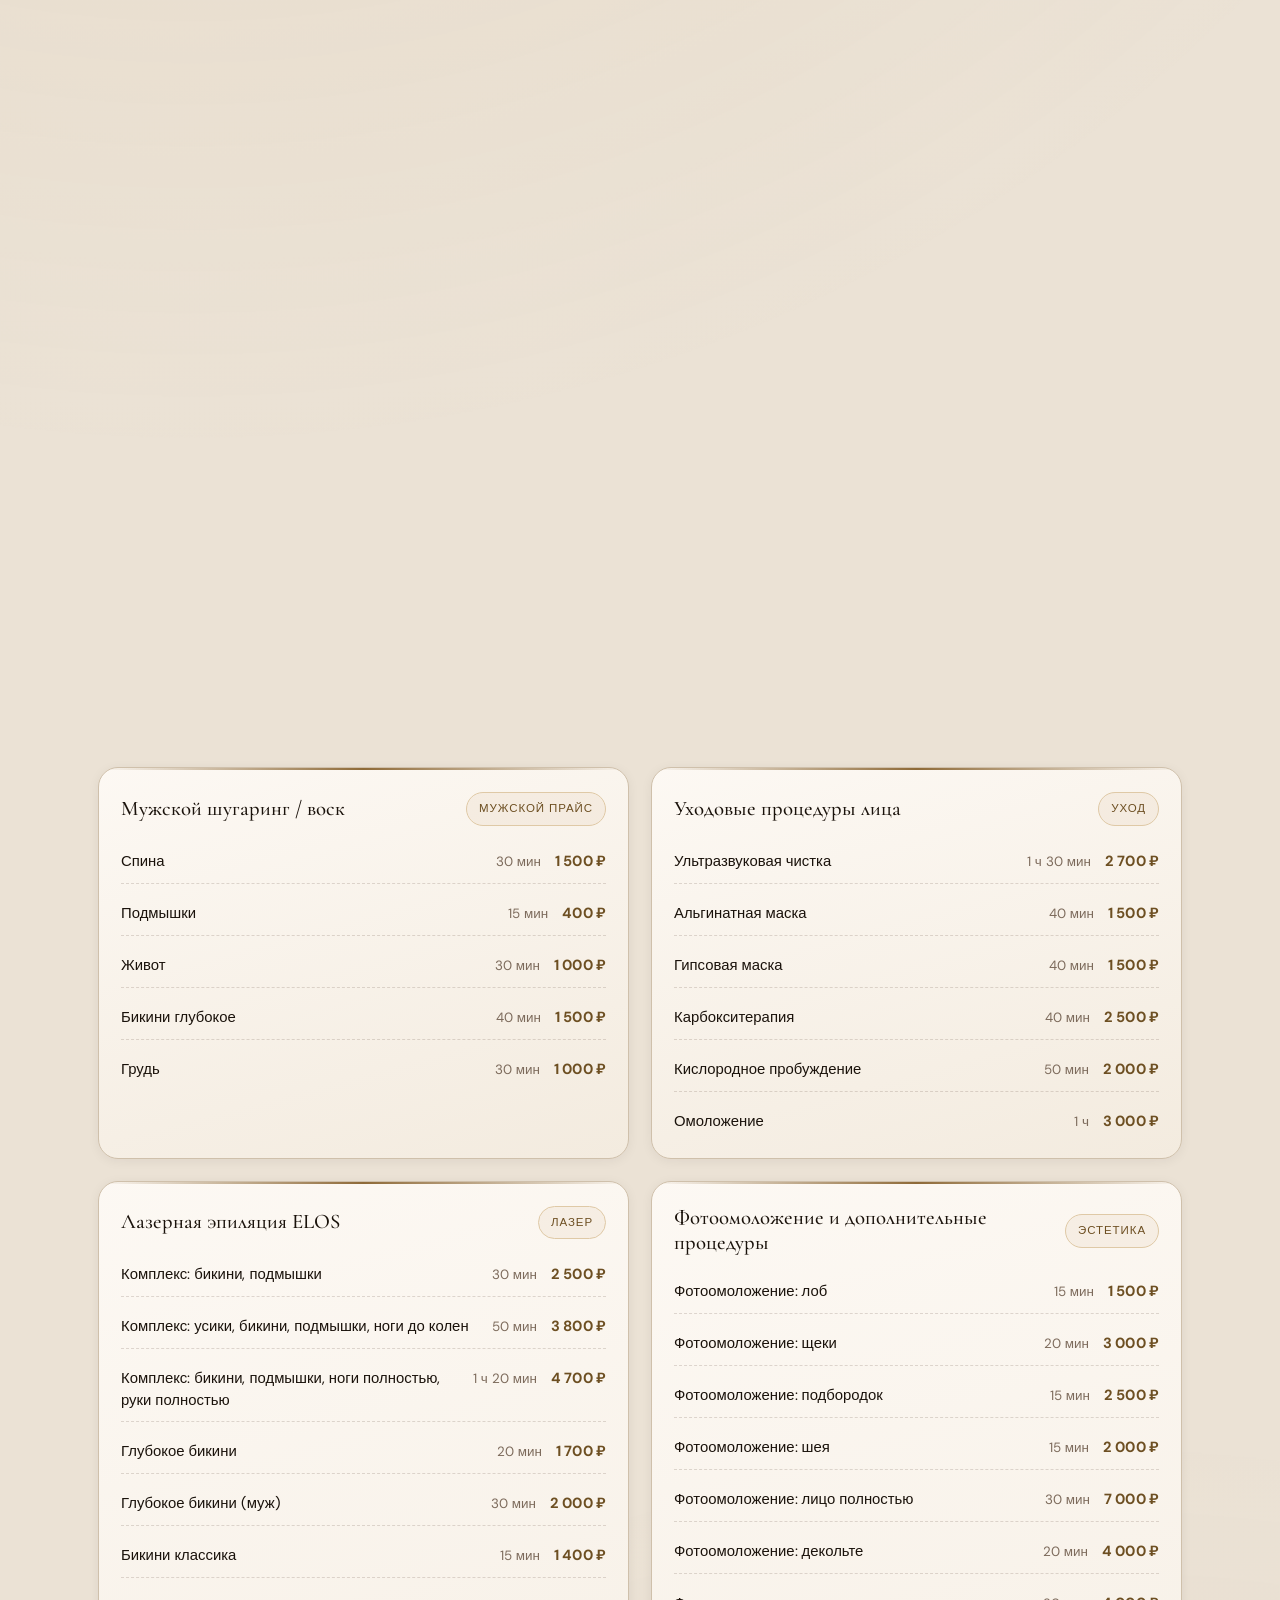
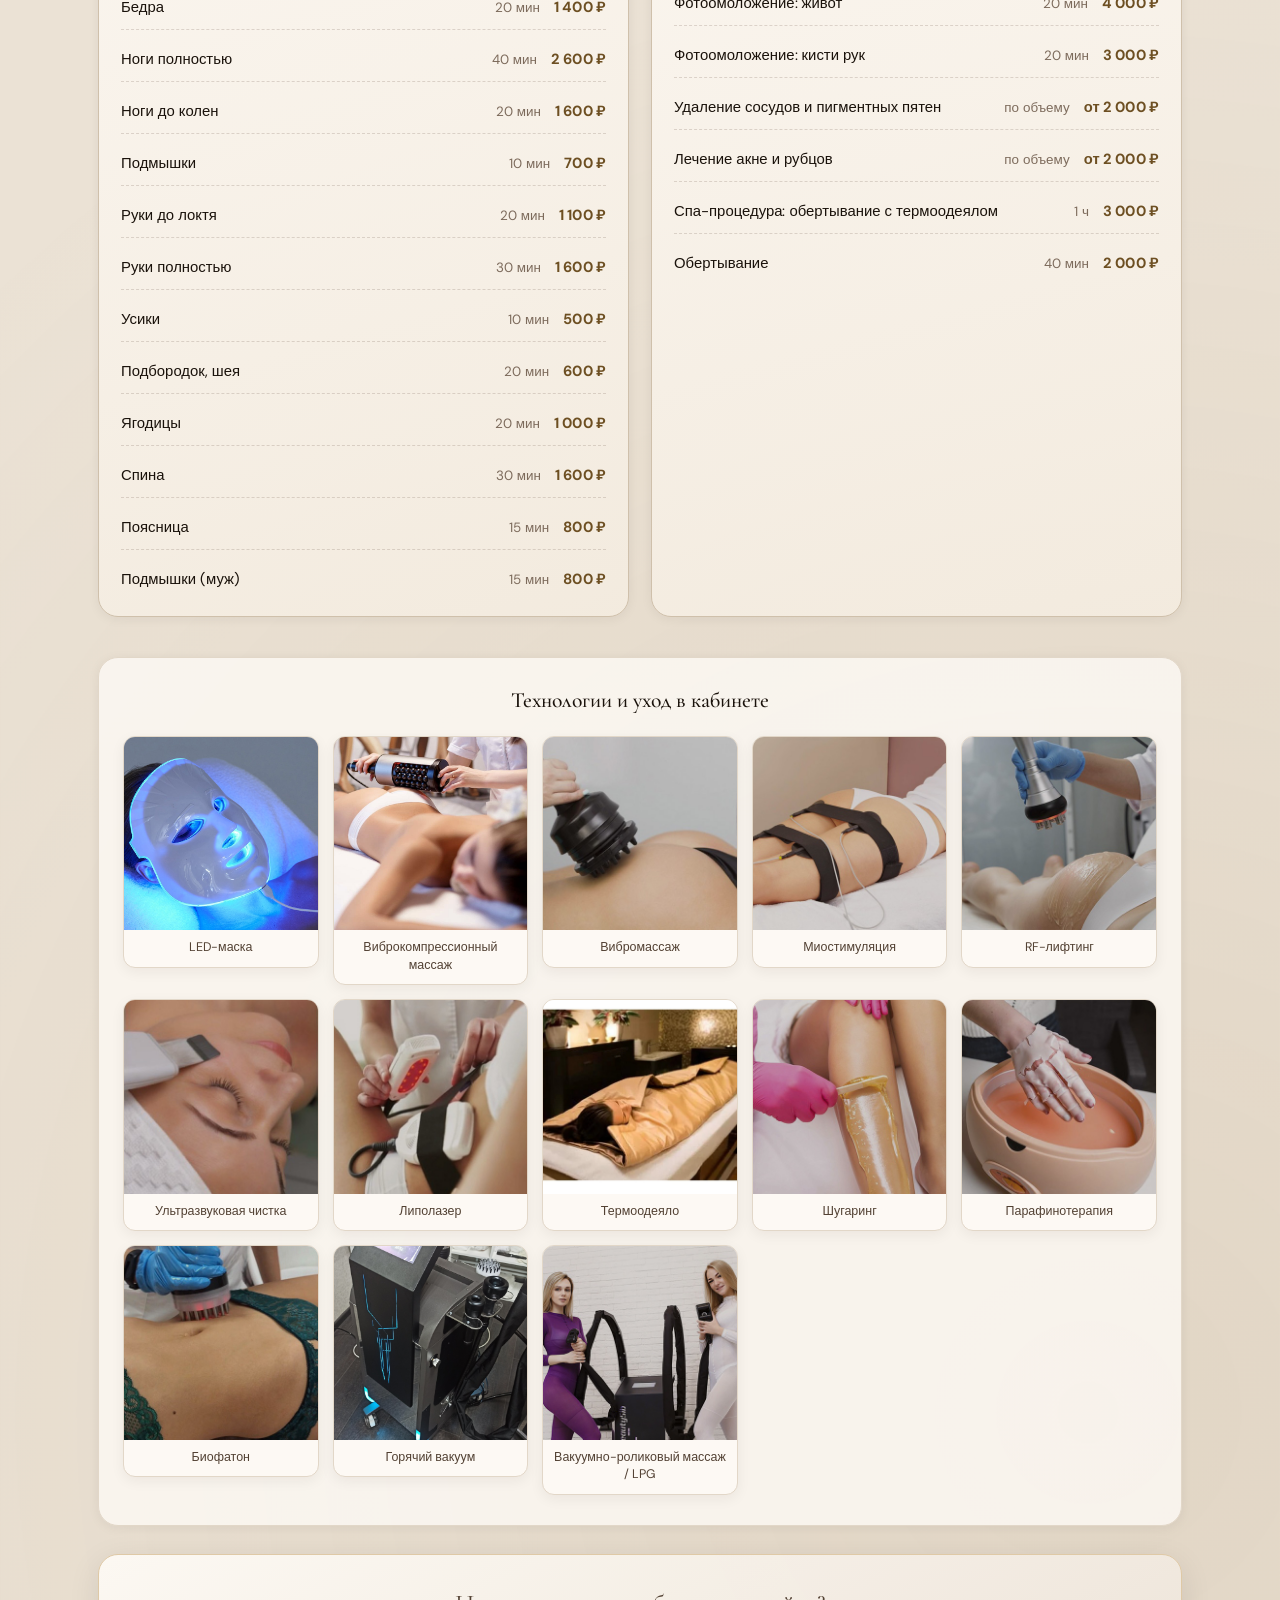
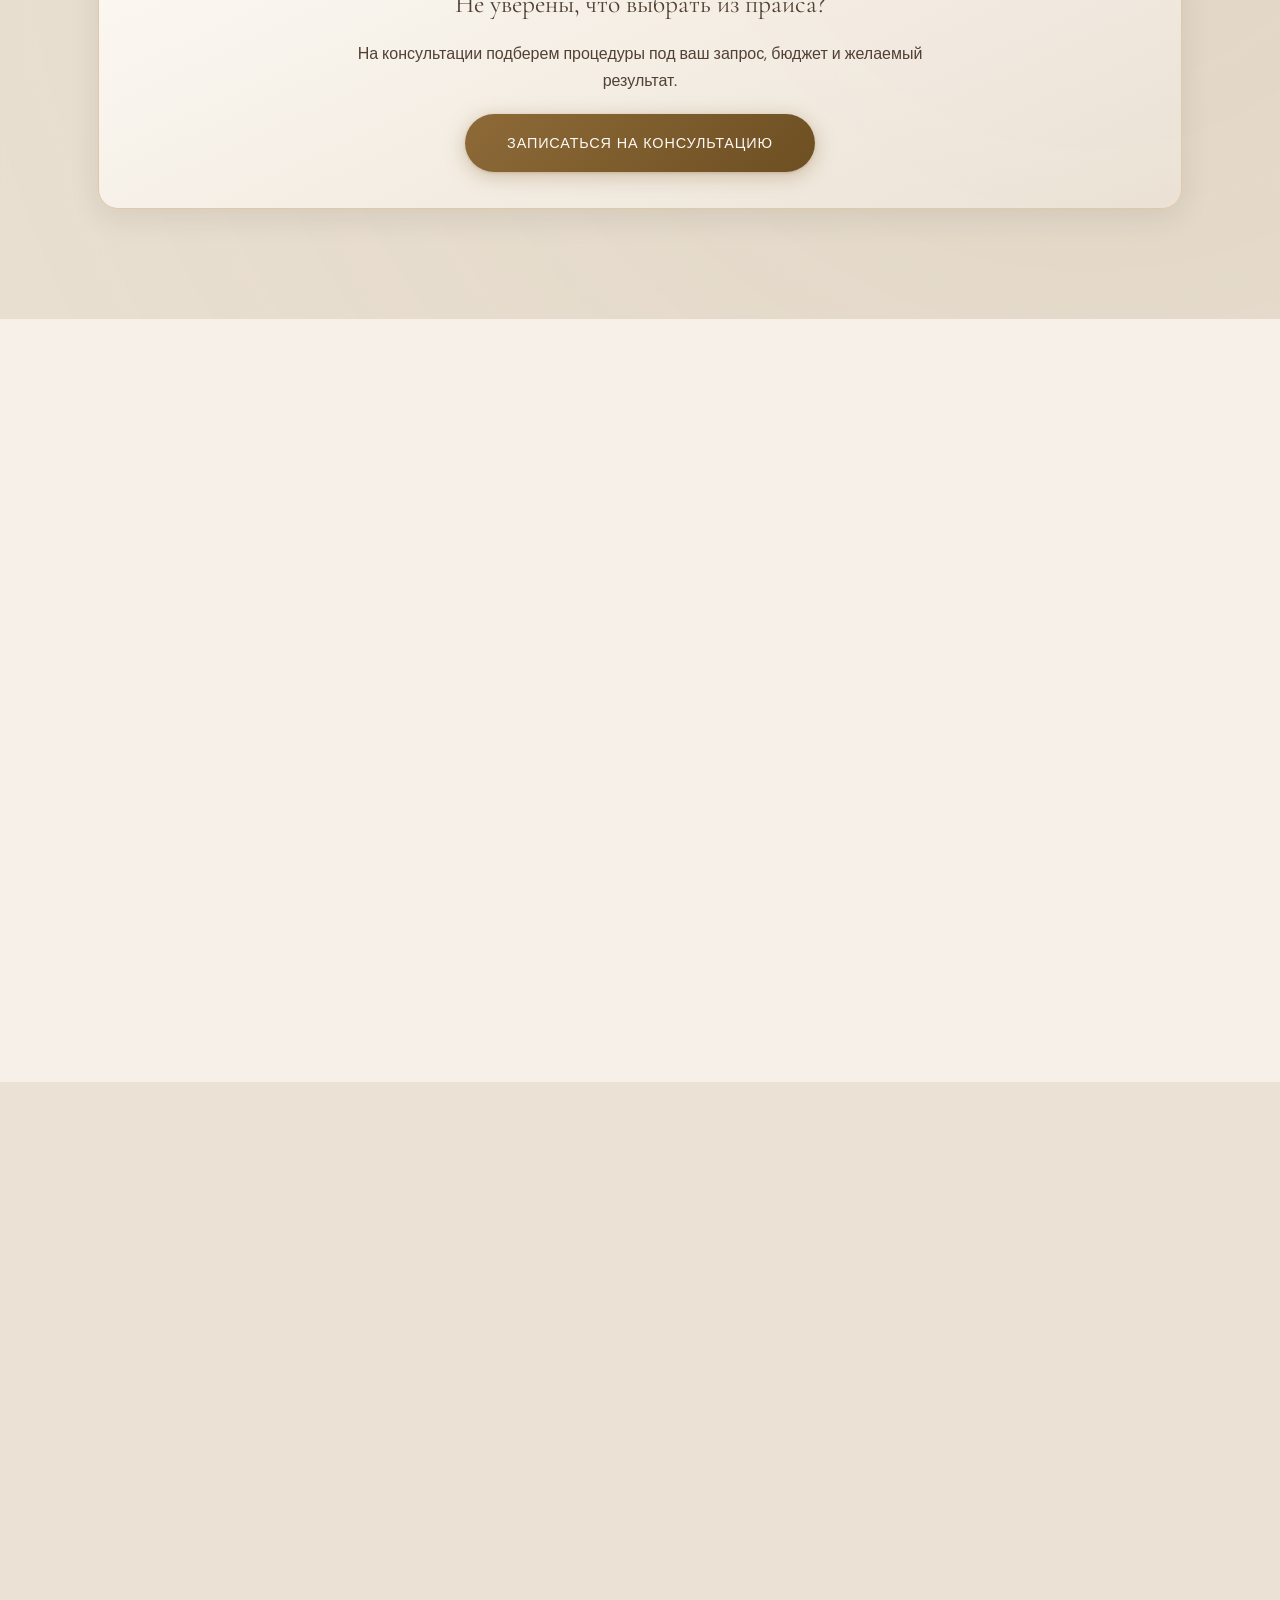
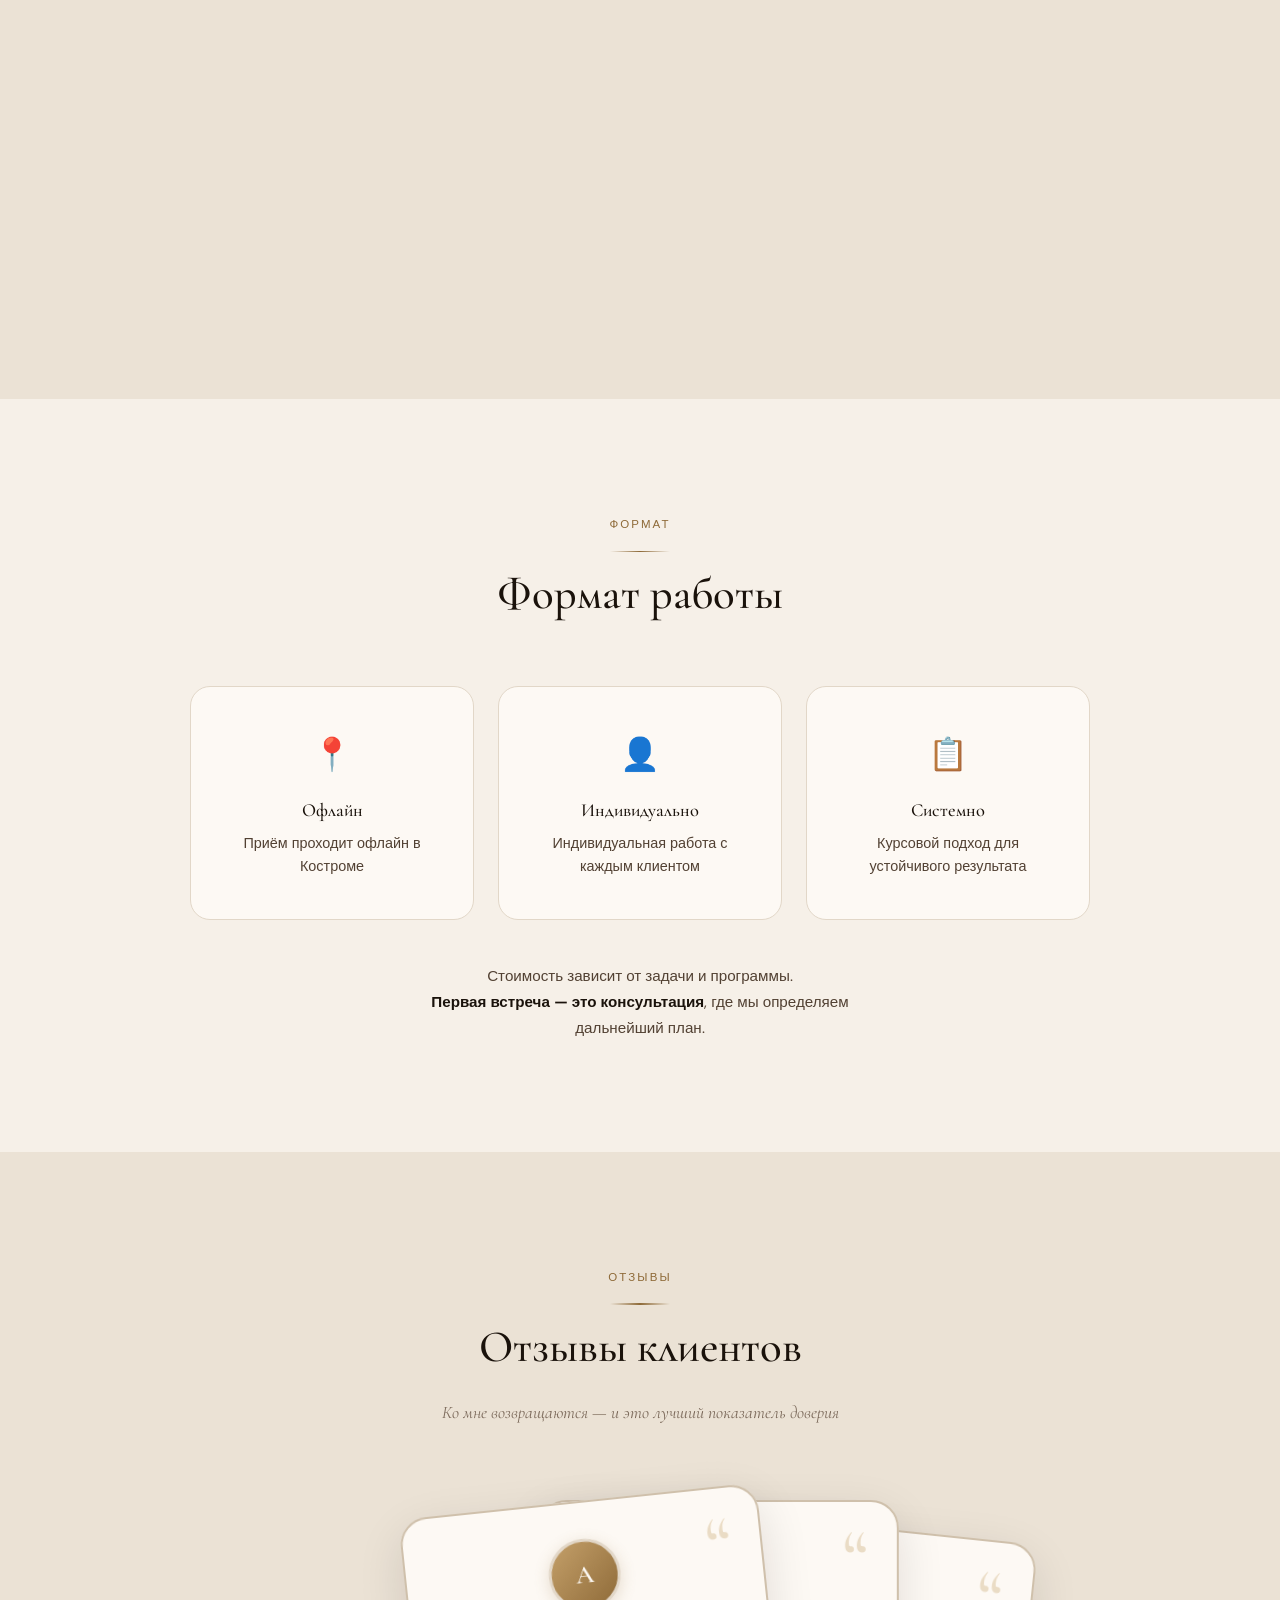
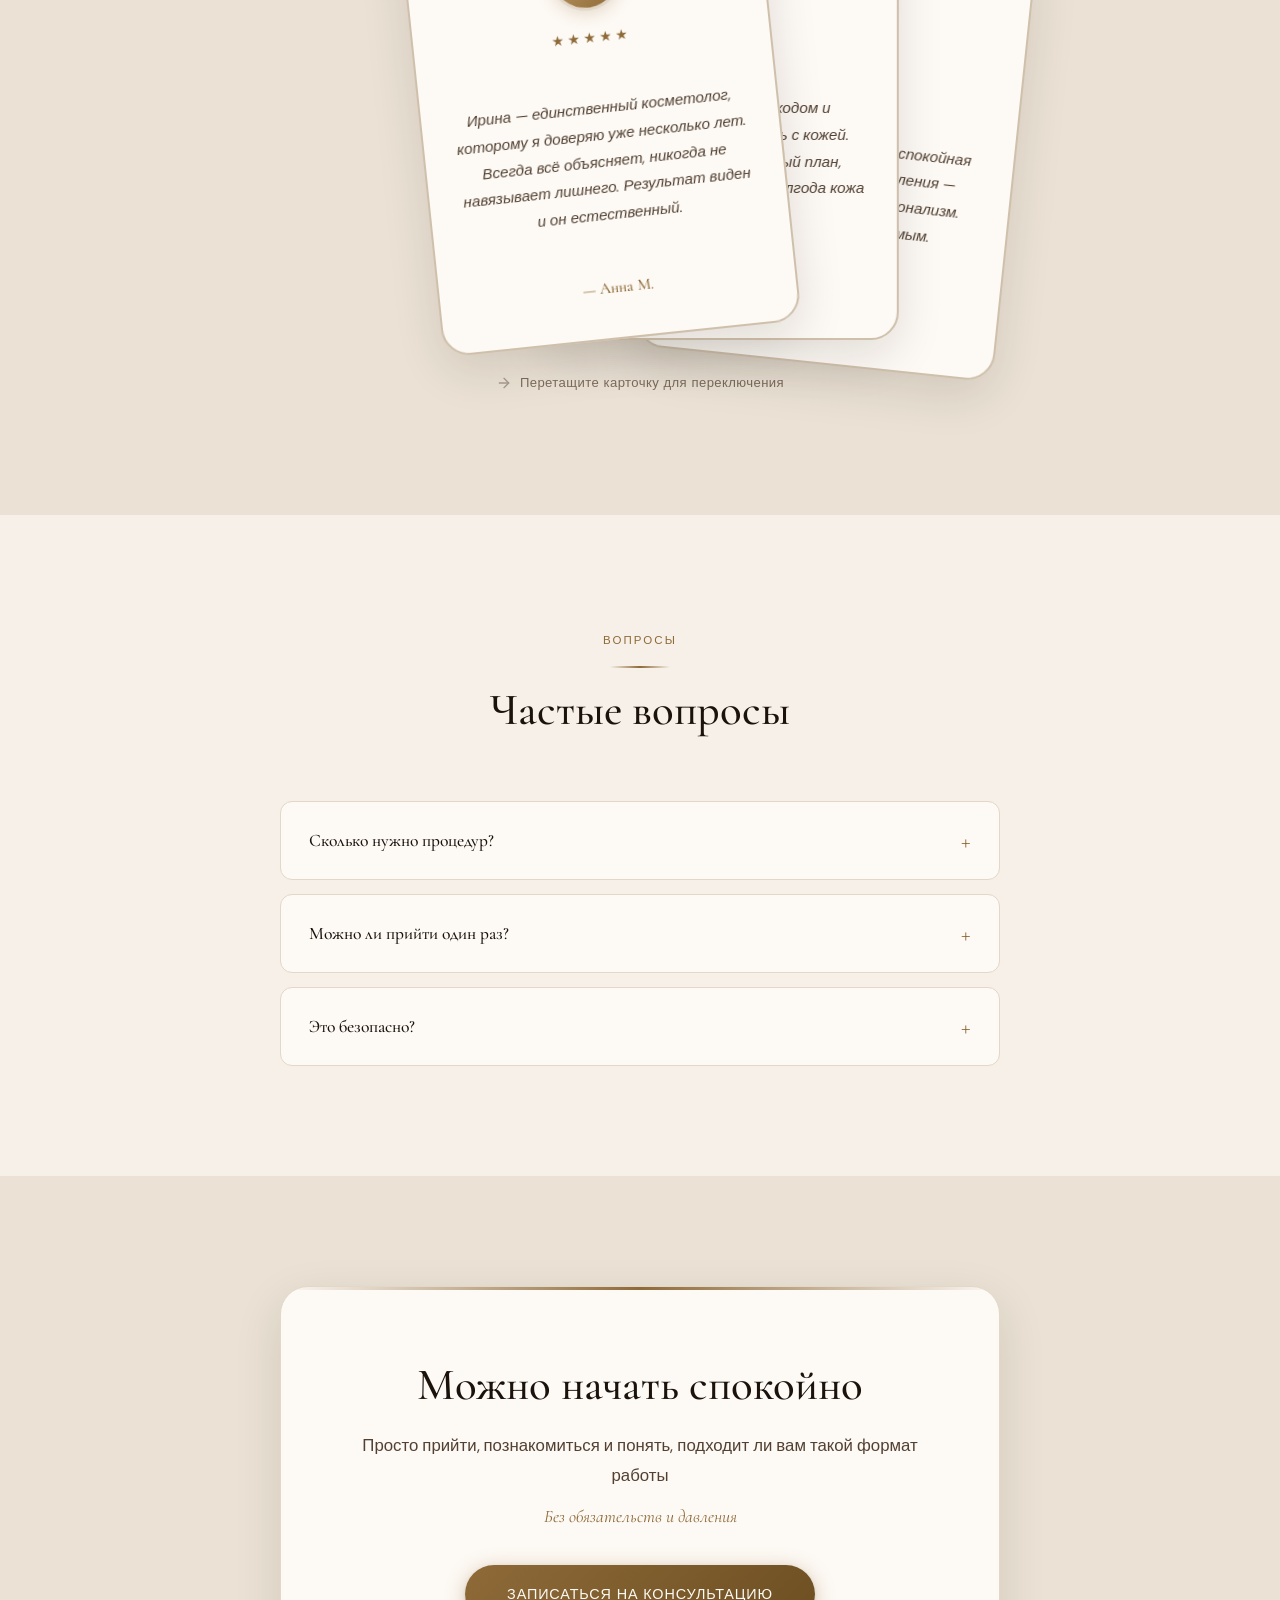
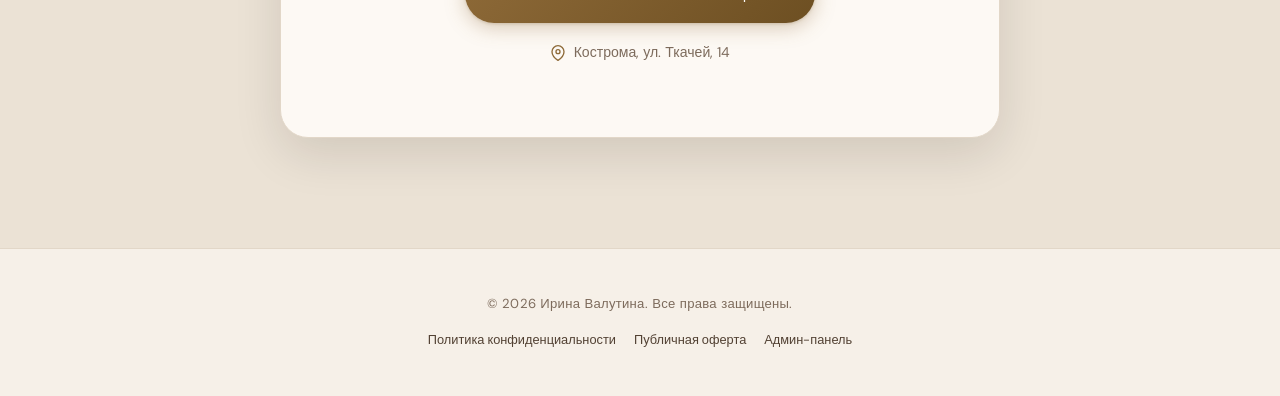
==== commit c8eda2bf: "переход с фото на части прайса С фото с блоком добавился переход на нужные блоки прайса" ====
--- a/index.html
+++ b/index.html
@@ -252,22 +252,22 @@
       </div>
 
       <div class="price-showcase">
-        <article class="price-visual-card reveal stagger-1">
+        <a class="price-visual-card reveal stagger-1 price-anchor-link" href="#price-body-hardware" data-target="price-body-hardware" aria-label="Перейти к разделу Аппаратный массаж по телу">
           <img src="13.PNG" alt="Вакуумно-роликовый массаж LPG">
           <h3>Аппаратный массаж тела</h3>
-        </article>
-        <article class="price-visual-card reveal stagger-2">
+        </a>
+        <a class="price-visual-card reveal stagger-2 price-anchor-link" href="#price-face-hardware" data-target="price-face-hardware" aria-label="Перейти к разделу Аппаратный массаж лица">
           <img src="2.PNG" alt="Виброкомпрессионный массаж">
           <h3>Аппаратный массаж лица</h3>
-        </article>
-        <article class="price-visual-card reveal stagger-3">
+        </a>
+        <a class="price-visual-card reveal stagger-3 price-anchor-link" href="#price-sugaring-women" data-target="price-sugaring-women" aria-label="Перейти к разделу Депиляция и шугаринг">
           <img src="9.PNG" alt="Шугаринг">
           <h3>Депиляция и шугаринг</h3>
-        </article>
-        <article class="price-visual-card reveal stagger-4">
+        </a>
+        <a class="price-visual-card reveal stagger-4 price-anchor-link" href="#price-face-care" data-target="price-face-care" aria-label="Перейти к разделу Уходовые процедуры лица">
           <img src="6.PNG" alt="Ультразвуковая чистка лица">
           <h3>Уходовые процедуры лица</h3>
-        </article>
+        </a>
       </div>
 
       <div class="price-groups" id="priceGroups"></div>
@@ -275,19 +275,19 @@
       <div class="price-tech-gallery reveal-scale">
         <h3>Технологии и уход в кабинете</h3>
         <div class="tech-grid">
-          <figure><img src="1.PNG" alt="LED-маска"><figcaption>LED-маска</figcaption></figure>
-          <figure><img src="2.PNG" alt="Виброкомпрессионный массаж"><figcaption>Виброкомпрессионный массаж</figcaption></figure>
-          <figure><img src="3.PNG" alt="Вибромассаж"><figcaption>Вибромассаж</figcaption></figure>
-          <figure><img src="4.PNG" alt="Миостимуляция"><figcaption>Миостимуляция</figcaption></figure>
-          <figure><img src="5.PNG" alt="RF-лифтинг"><figcaption>RF-лифтинг</figcaption></figure>
-          <figure><img src="6.PNG" alt="Ультразвуковая чистка"><figcaption>Ультразвуковая чистка</figcaption></figure>
-          <figure><img src="7.PNG" alt="Липолазер"><figcaption>Липолазер</figcaption></figure>
-          <figure><img src="8.PNG" alt="Термоодеяло"><figcaption>Термоодеяло</figcaption></figure>
-          <figure><img src="9.PNG" alt="Шугаринг"><figcaption>Шугаринг</figcaption></figure>
-          <figure><img src="10.PNG" alt="Парафинотерапия"><figcaption>Парафинотерапия</figcaption></figure>
-          <figure><img src="11.PNG" alt="Биофатон"><figcaption>Биофатон</figcaption></figure>
-          <figure><img src="12.PNG" alt="Горячий вакуум"><figcaption>Горячий вакуум</figcaption></figure>
-          <figure><img src="13.PNG" alt="Вакуумно-роликовый массаж LPG"><figcaption>Вакуумно-роликовый массаж / LPG</figcaption></figure>
+          <a class="price-anchor-link" href="#price-face-care" data-target="price-face-care" aria-label="Перейти к разделу Уходовые процедуры лица"><figure><img src="1.PNG" alt="LED-маска"><figcaption>LED-маска</figcaption></figure></a>
+          <a class="price-anchor-link" href="#price-body-hardware" data-target="price-body-hardware" aria-label="Перейти к разделу Аппаратный массаж по телу"><figure><img src="2.PNG" alt="Виброкомпрессионный массаж"><figcaption>Виброкомпрессионный массаж</figcaption></figure></a>
+          <a class="price-anchor-link" href="#price-body-hardware" data-target="price-body-hardware" aria-label="Перейти к разделу Аппаратный массаж по телу"><figure><img src="3.PNG" alt="Вибромассаж"><figcaption>Вибромассаж</figcaption></figure></a>
+          <a class="price-anchor-link" href="#price-body-hardware" data-target="price-body-hardware" aria-label="Перейти к разделу Аппаратный массаж по телу"><figure><img src="4.PNG" alt="Миостимуляция"><figcaption>Миостимуляция</figcaption></figure></a>
+          <a class="price-anchor-link" href="#price-face-hardware" data-target="price-face-hardware" aria-label="Перейти к разделу Аппаратный массаж лица"><figure><img src="5.PNG" alt="RF-лифтинг"><figcaption>RF-лифтинг</figcaption></figure></a>
+          <a class="price-anchor-link" href="#price-face-care" data-target="price-face-care" aria-label="Перейти к разделу Уходовые процедуры лица"><figure><img src="6.PNG" alt="Ультразвуковая чистка"><figcaption>Ультразвуковая чистка</figcaption></figure></a>
+          <a class="price-anchor-link" href="#price-body-hardware" data-target="price-body-hardware" aria-label="Перейти к разделу Аппаратный массаж по телу"><figure><img src="7.PNG" alt="Липолазер"><figcaption>Липолазер</figcaption></figure></a>
+          <a class="price-anchor-link" href="#price-photorejuvenation" data-target="price-photorejuvenation" aria-label="Перейти к разделу Фотоомоложение и дополнительные процедуры"><figure><img src="8.PNG" alt="Термоодеяло"><figcaption>Термоодеяло</figcaption></figure></a>
+          <a class="price-anchor-link" href="#price-sugaring-women" data-target="price-sugaring-women" aria-label="Перейти к разделу Депиляция воском / шугаринг"><figure><img src="9.PNG" alt="Шугаринг"><figcaption>Шугаринг</figcaption></figure></a>
+          <a class="price-anchor-link" href="#price-photorejuvenation" data-target="price-photorejuvenation" aria-label="Перейти к разделу Фотоомоложение и дополнительные процедуры"><figure><img src="10.PNG" alt="Парафинотерапия"><figcaption>Парафинотерапия</figcaption></figure></a>
+          <a class="price-anchor-link" href="#price-body-hardware" data-target="price-body-hardware" aria-label="Перейти к разделу Аппаратный массаж по телу"><figure><img src="11.PNG" alt="Биофатон"><figcaption>Биофатон</figcaption></figure></a>
+          <a class="price-anchor-link" href="#price-body-hardware" data-target="price-body-hardware" aria-label="Перейти к разделу Аппаратный массаж по телу"><figure><img src="12.PNG" alt="Горячий вакуум"><figcaption>Горячий вакуум</figcaption></figure></a>
+          <a class="price-anchor-link" href="#price-body-hardware" data-target="price-body-hardware" aria-label="Перейти к разделу Аппаратный массаж по телу"><figure><img src="13.PNG" alt="Вакуумно-роликовый массаж LPG"><figcaption>Вакуумно-роликовый массаж / LPG</figcaption></figure></a>
         </div>
       </div>
 
@@ -500,6 +500,13 @@
 
   <script src="services-data.js"></script>
   <script>
+    function toSlug(value) {
+      return String(value || "")
+        .toLowerCase()
+        .replace(/[^a-z0-9а-яё]+/gi, "-")
+        .replace(/^-+|-+$/g, "");
+    }
+
     function renderPriceGroups() {
       const wrap = document.getElementById('priceGroups');
       if (!wrap) return;
@@ -513,7 +520,7 @@
           </li>
         `).join('');
         return `
-          <article class="price-group reveal">
+          <article class="price-group reveal" id="price-${group.id || toSlug(group.title)}">
             <div class="price-group-head">
               <h3>${group.title || 'Раздел'}</h3>
               <div class="price-group-badge">${group.badge || 'Прайс'}</div>
@@ -524,7 +531,28 @@
       }).join('');
     }
 
+    function initPriceAnchorLinks() {
+      const links = document.querySelectorAll('.price-anchor-link');
+      const header = document.getElementById('header');
+
+      links.forEach(link => {
+        link.addEventListener('click', (event) => {
+          const targetId = link.getAttribute('data-target');
+          if (!targetId) return;
+          const target = document.getElementById(targetId);
+          if (!target) return;
+
+          event.preventDefault();
+          const headerOffset = header ? header.offsetHeight + 16 : 90;
+          const top = target.getBoundingClientRect().top + window.scrollY - headerOffset;
+          window.scrollTo({ top, behavior: 'smooth' });
+          history.replaceState(null, '', `#${targetId}`);
+        });
+      });
+    }
+
     renderPriceGroups();
+    initPriceAnchorLinks();
 
     const observer = new IntersectionObserver((entries) => {
       entries.forEach(entry => {
--- a/style.css
+++ b/style.css
@@ -1066,6 +1066,7 @@
 }
 
 .price-visual-card {
+  display: block;
   background: var(--color-white);
   border: 1px solid var(--color-border-light);
   border-radius: var(--radius);
@@ -1078,6 +1079,11 @@
   transform: translateY(-6px);
   box-shadow: var(--shadow-md);
   border-color: var(--color-accent-pale);
+}
+
+.price-visual-card:focus-visible {
+  outline: 2px solid var(--color-accent);
+  outline-offset: 2px;
 }
 
 .price-visual-card img {
@@ -1200,6 +1206,17 @@
   display: grid;
   grid-template-columns: repeat(5, minmax(0, 1fr));
   gap: 14px;
+}
+
+.tech-grid > a {
+  display: block;
+  color: inherit;
+}
+
+.tech-grid > a:focus-visible {
+  outline: 2px solid var(--color-accent);
+  outline-offset: 2px;
+  border-radius: var(--radius-sm);
 }
 
 .tech-grid figure {
